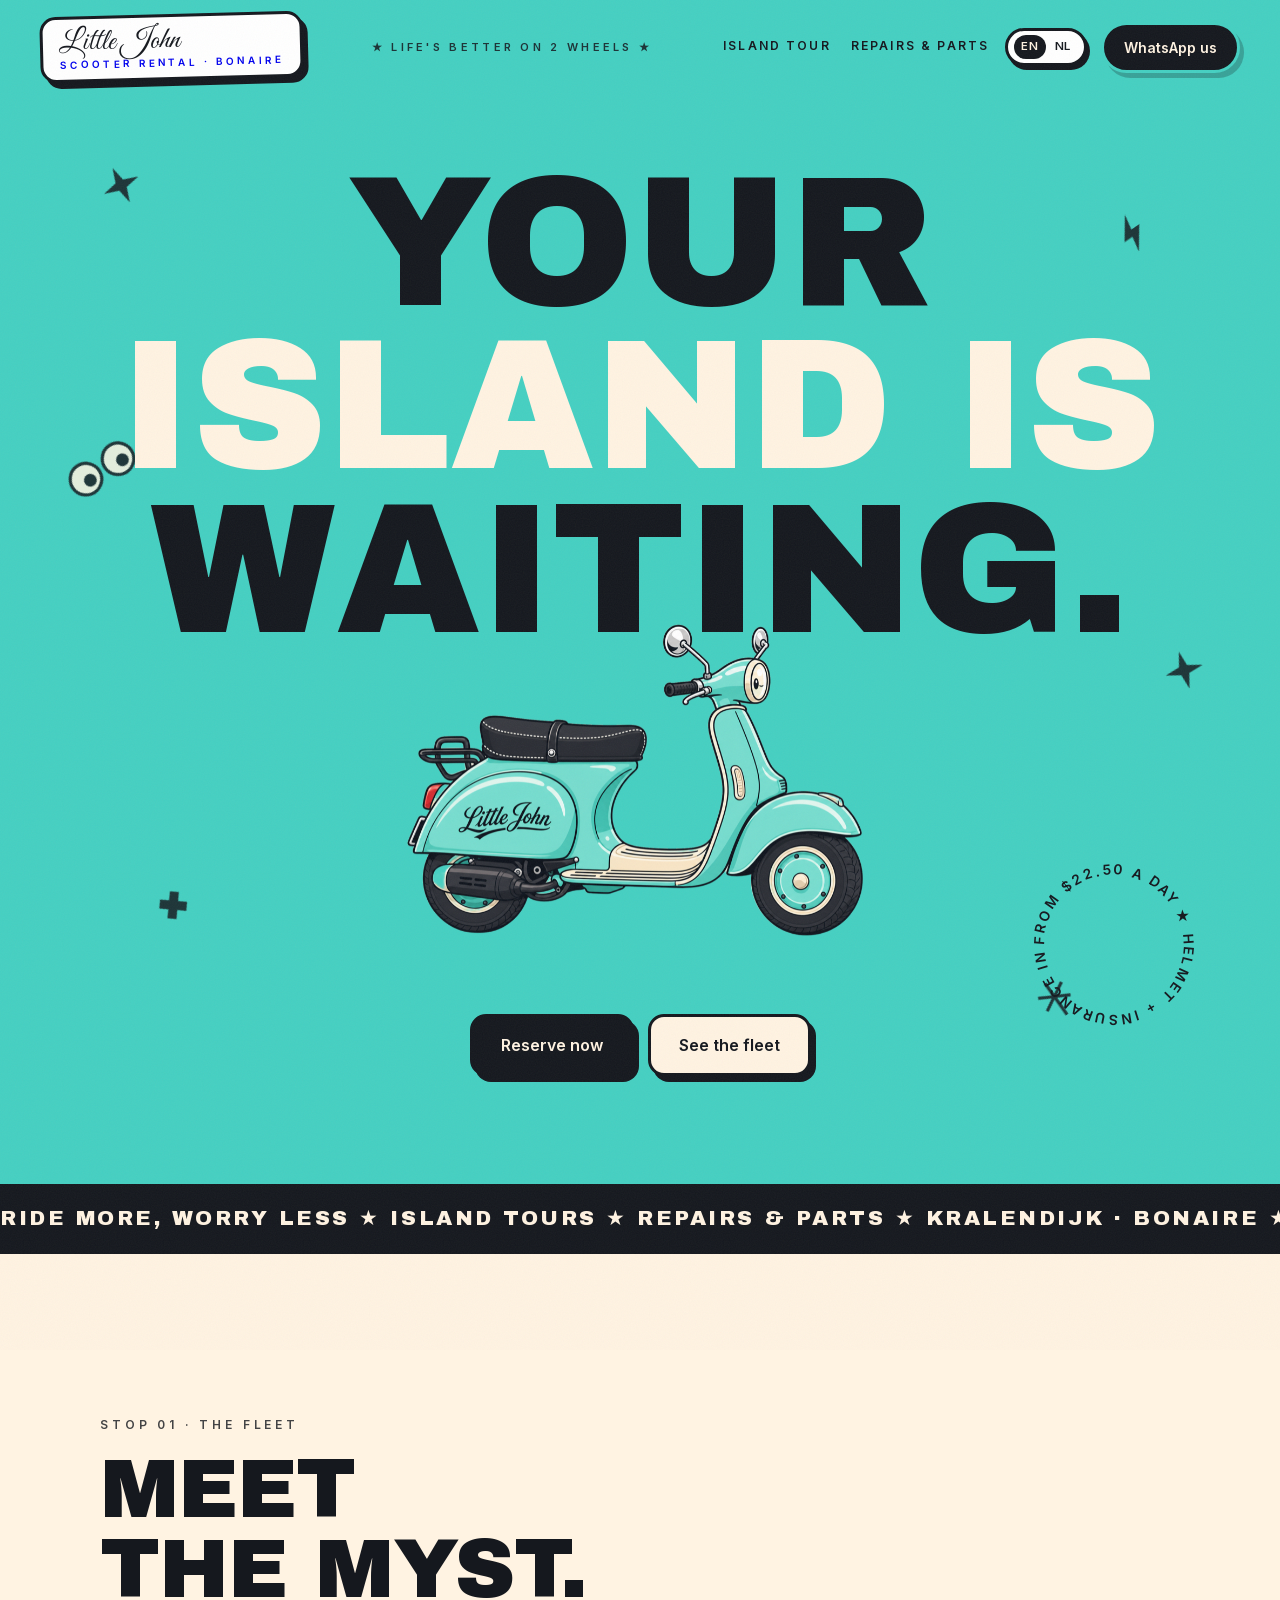
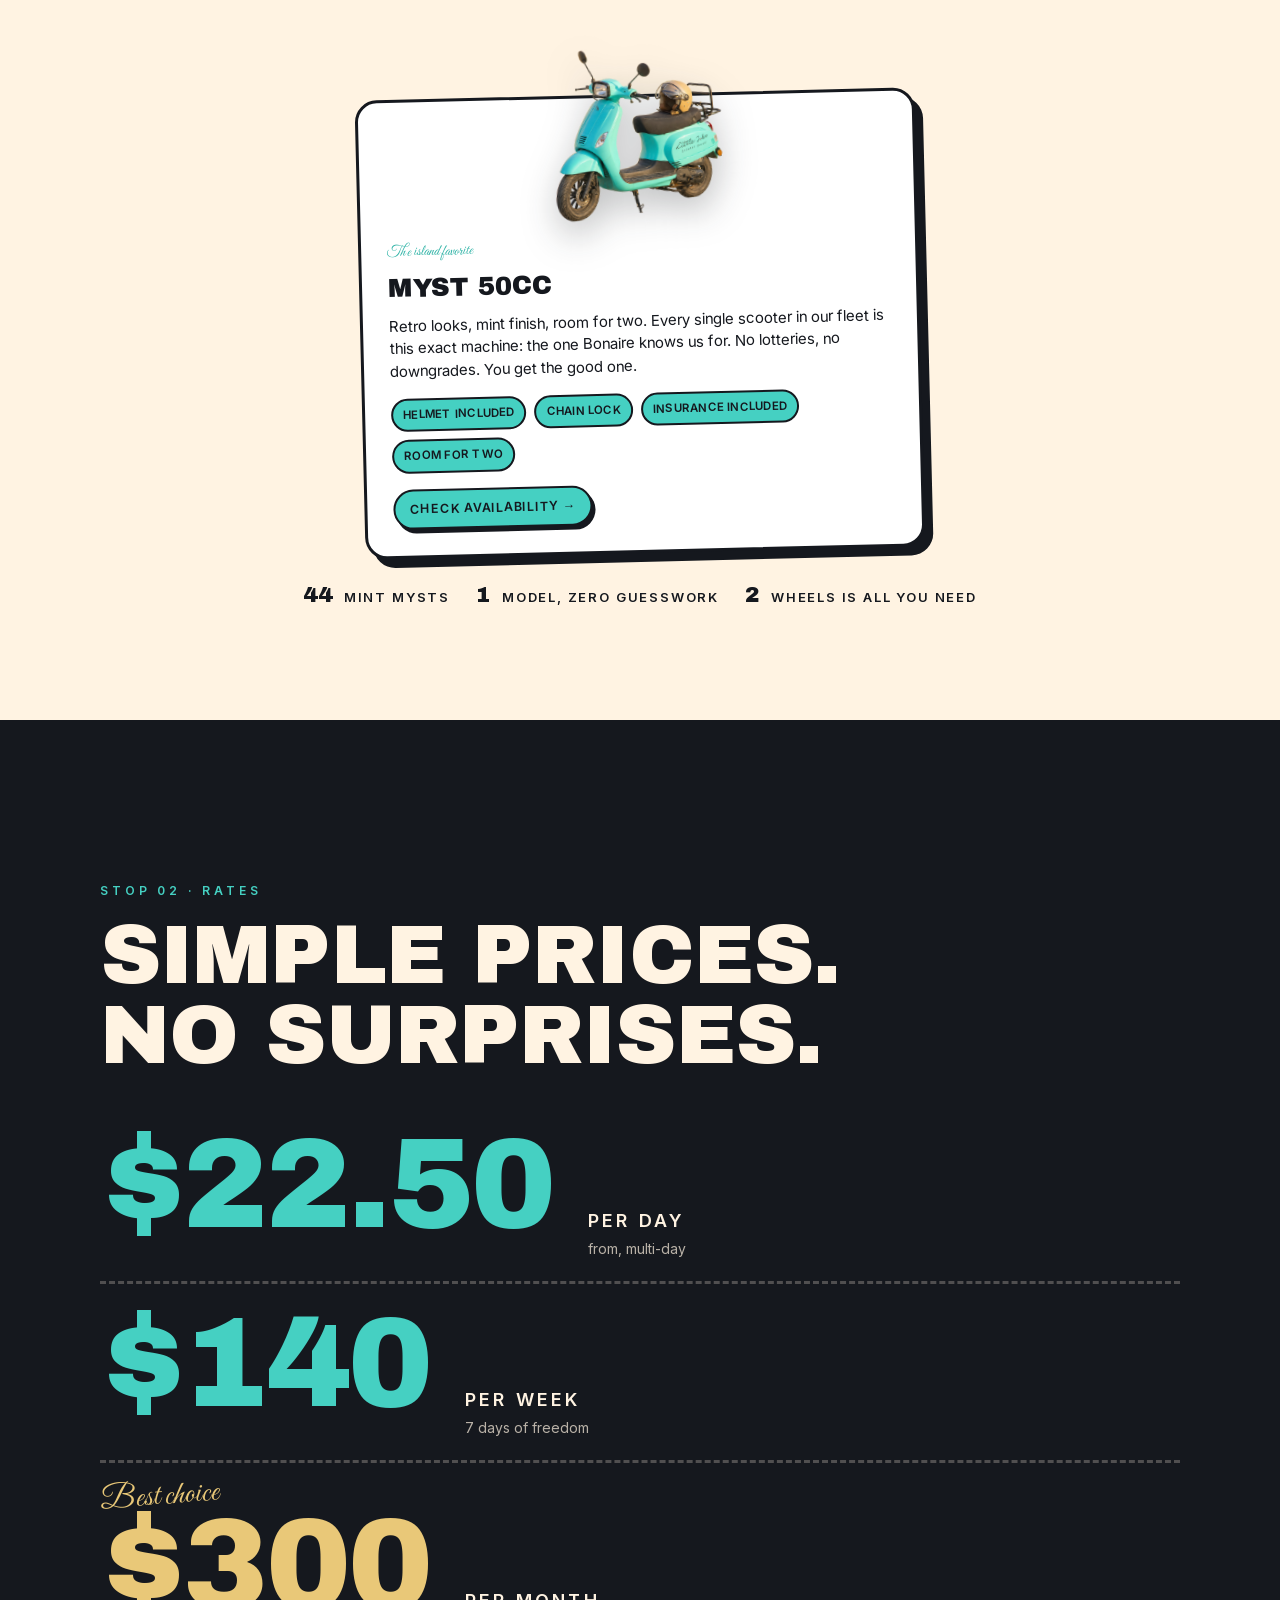
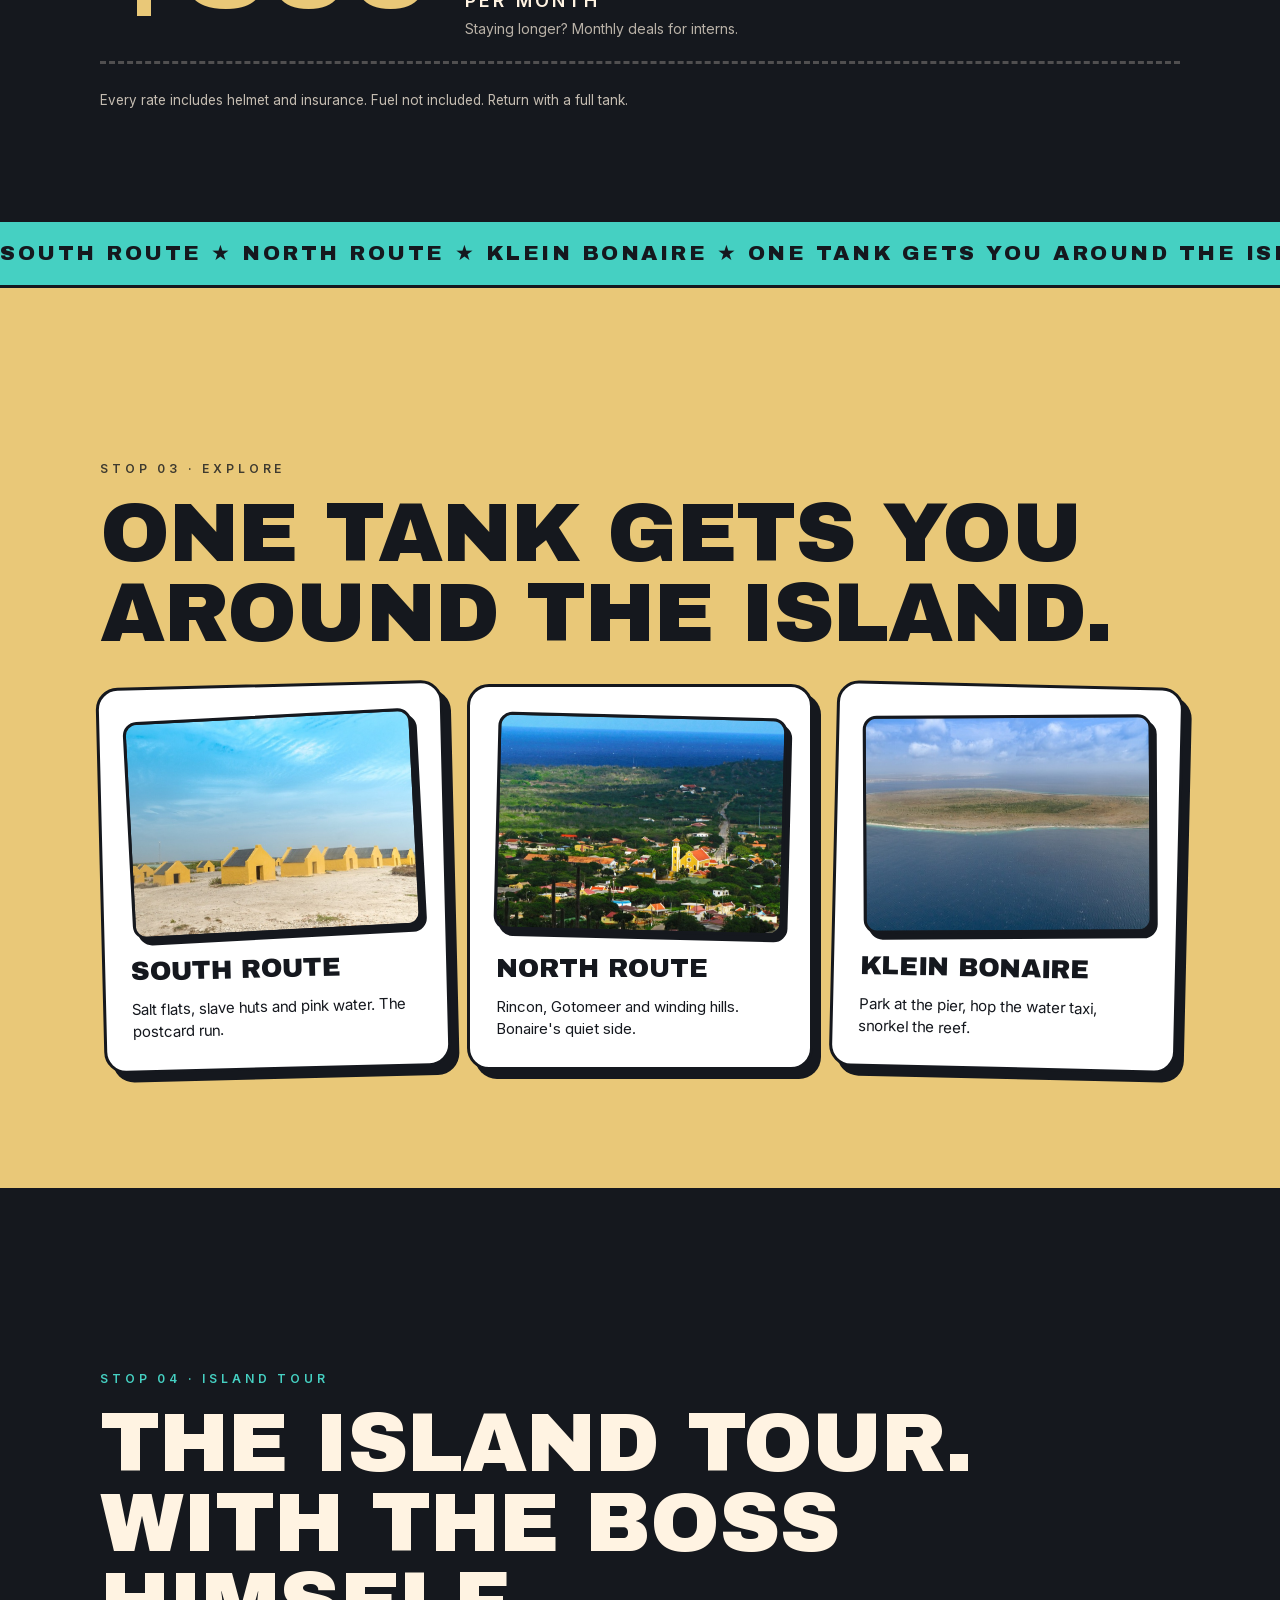
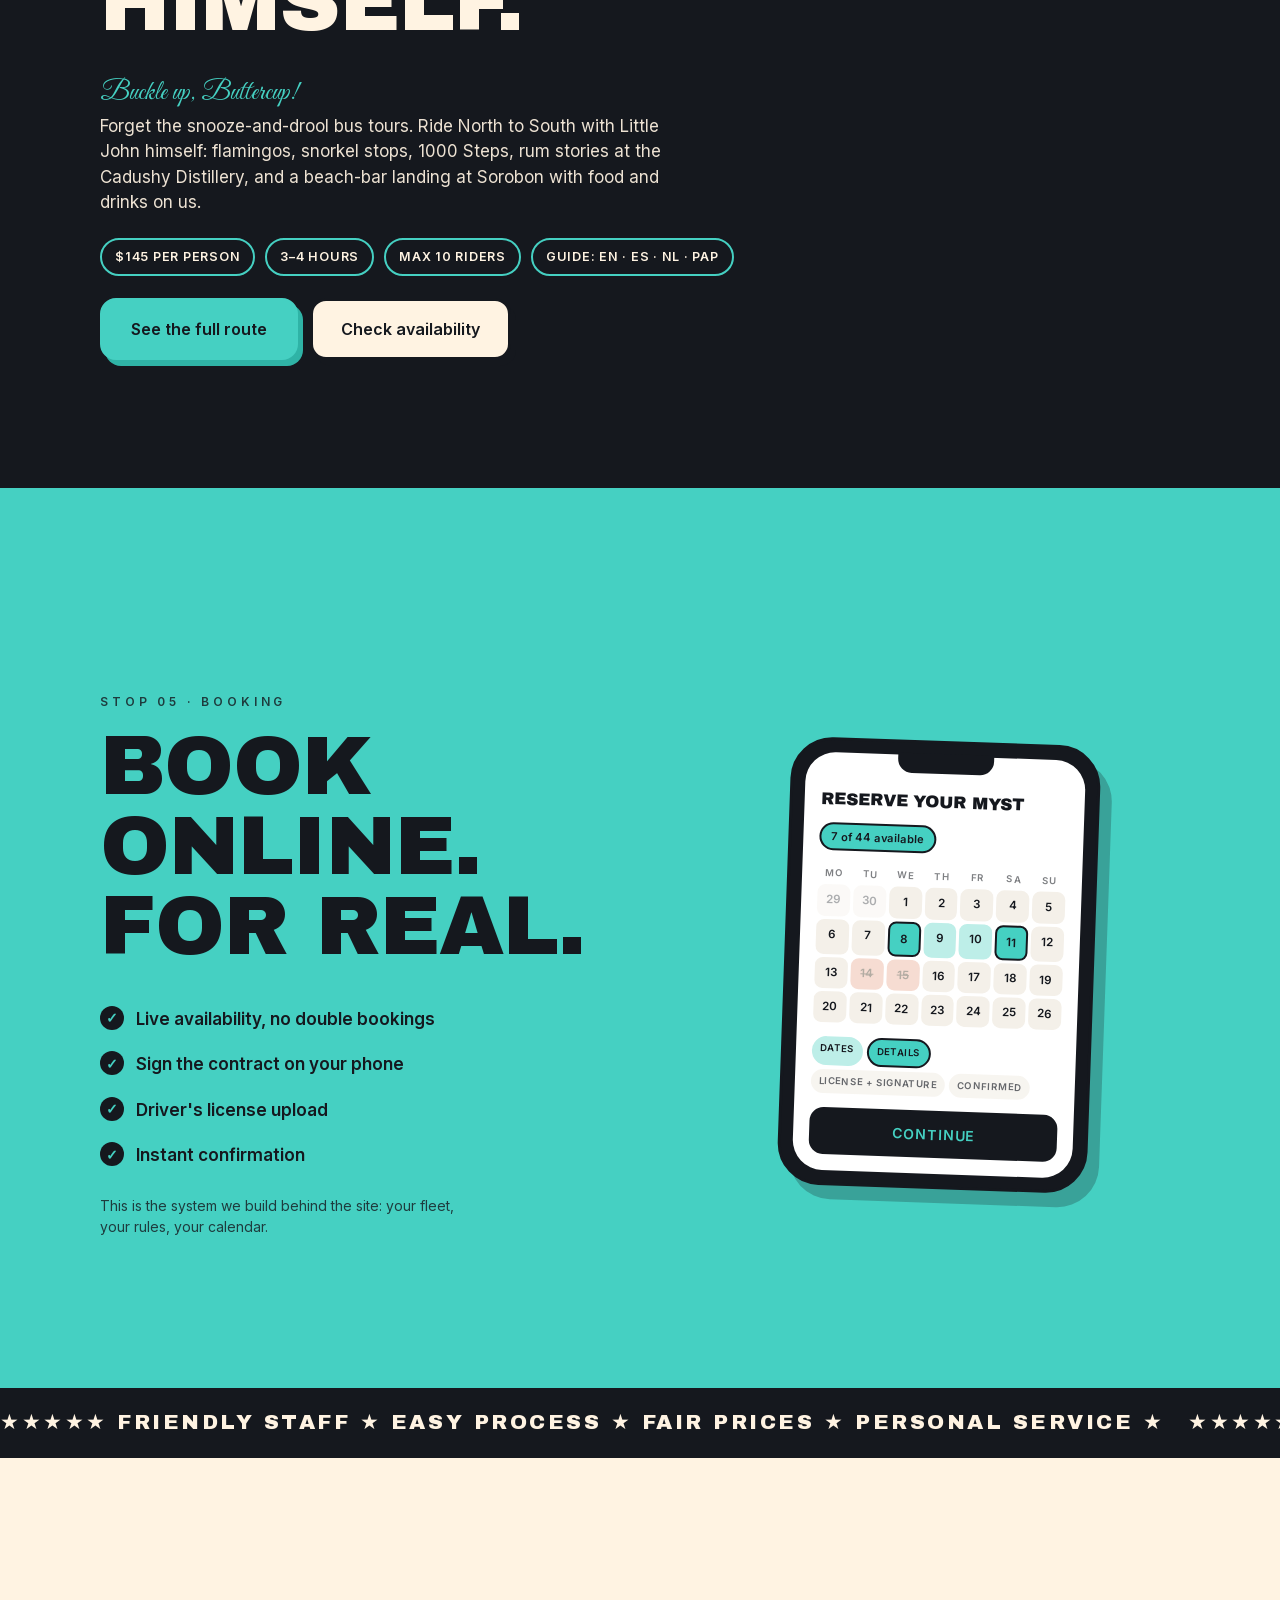
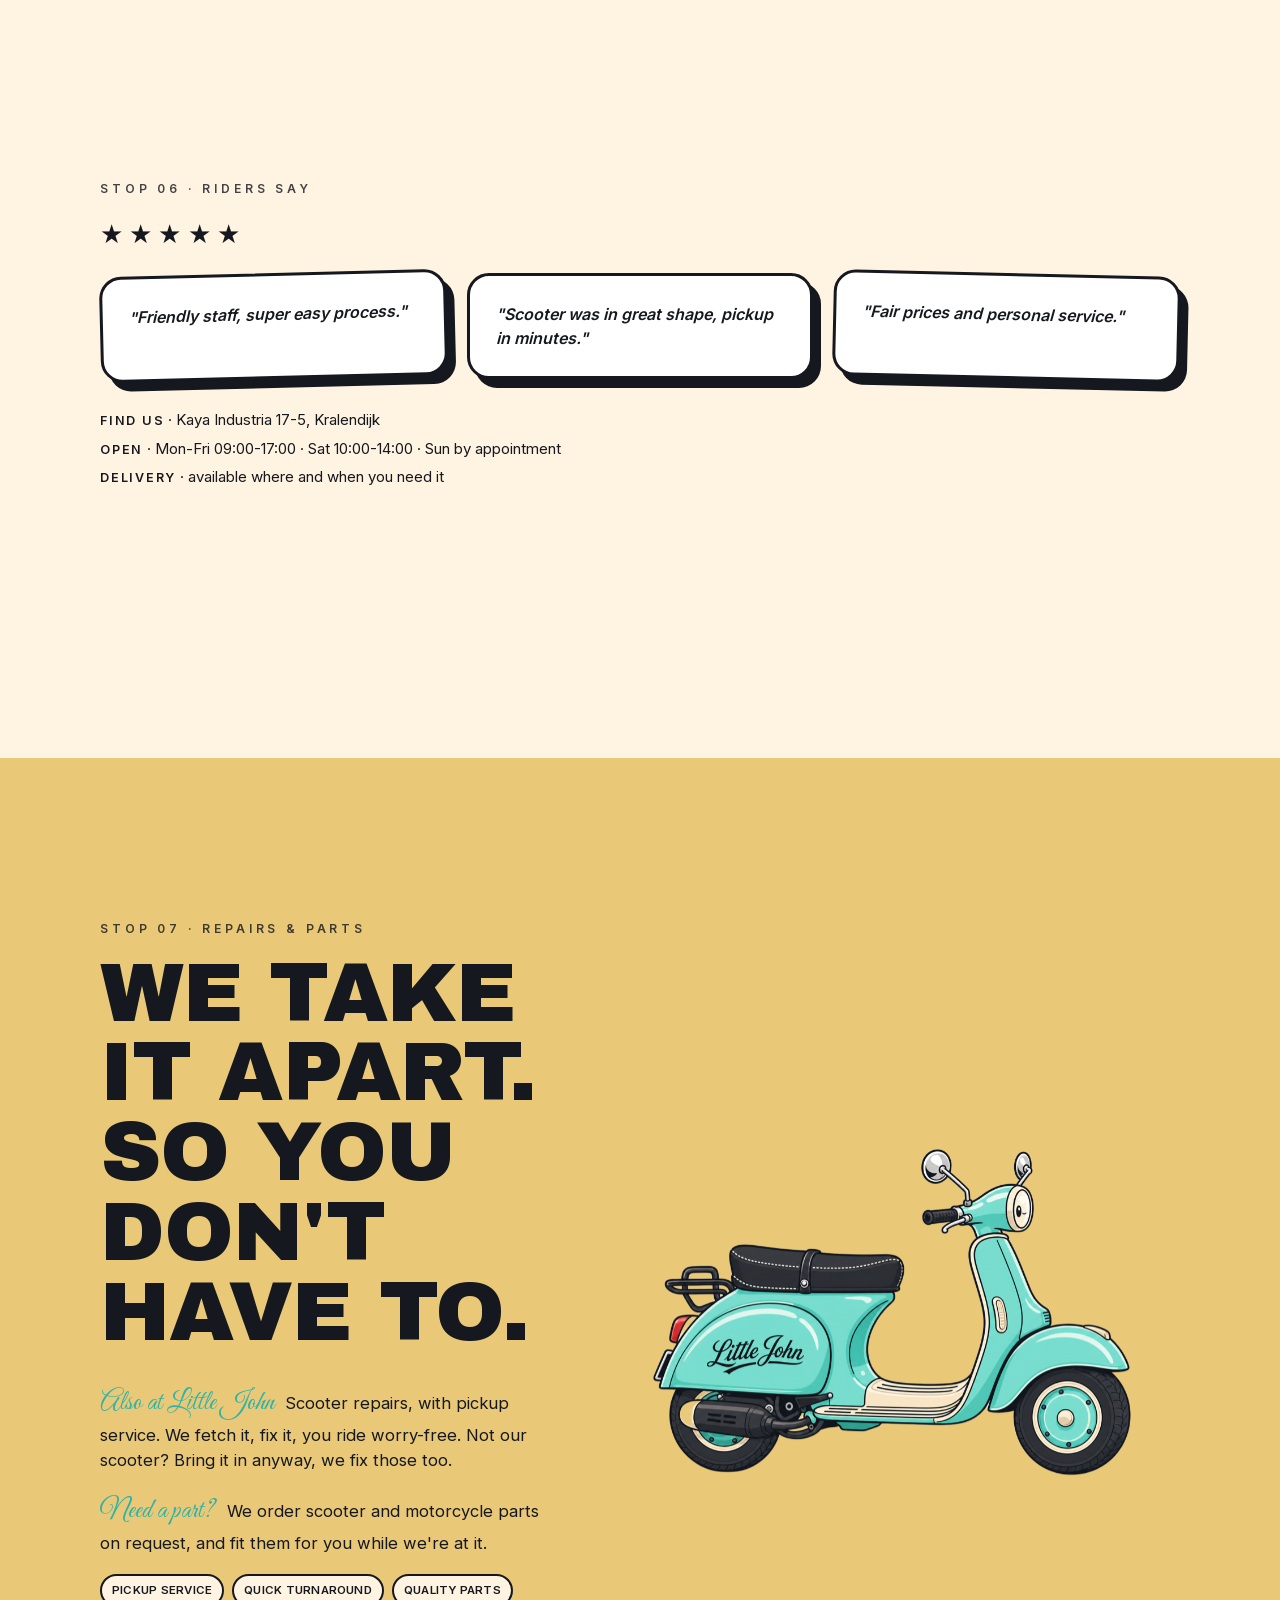
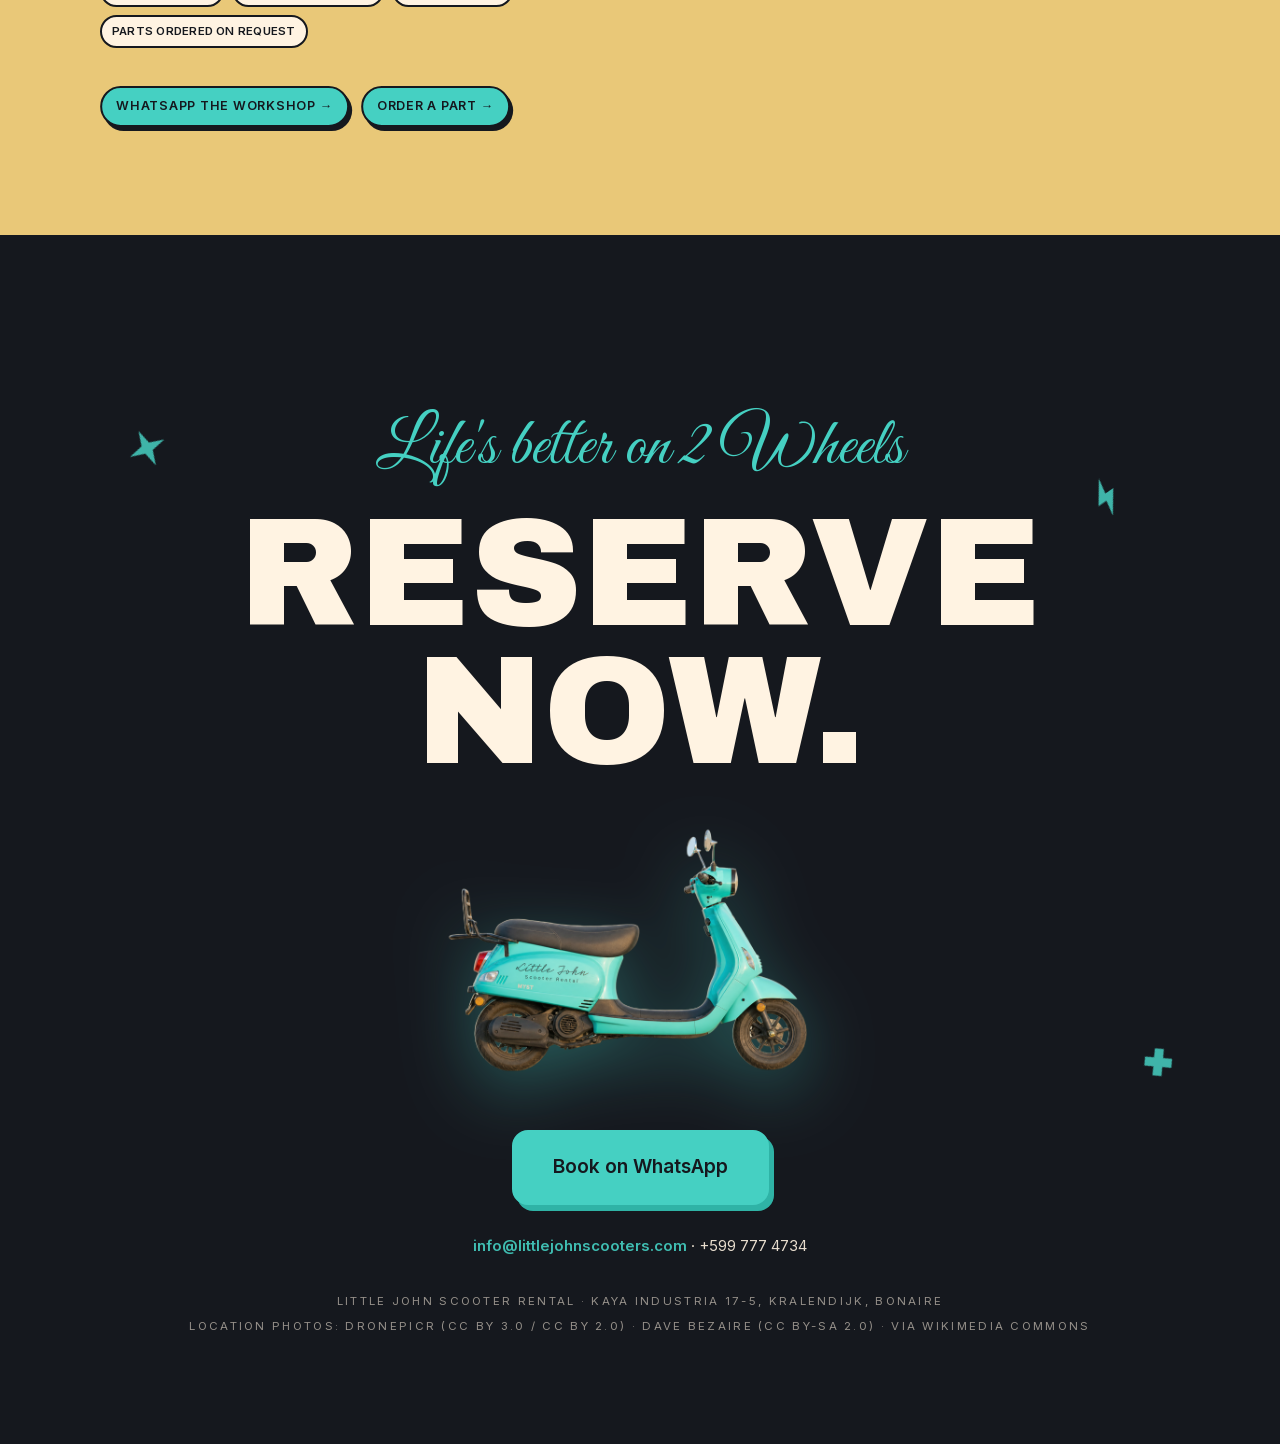
==== index.html @ 1a799538 "Production evolution: 44-Myst fleet, Island Tour page, Repairs & Parts, NL/EN - Fleet: single mint M" ====
<!DOCTYPE html>
<html lang="en">
<head>
<meta charset="UTF-8">
<meta name="viewport" content="width=device-width, initial-scale=1.0">
<title>Little John Scooters · Scooter Rental Bonaire</title>
<meta name="description" content="Scooter rental in Kralendijk, Bonaire. From $22.50 a day, helmet and insurance included. Island tours, repairs and parts. Book online, ride the island your way.">
<meta name="robots" content="noindex, nofollow">
<link rel="canonical" href="https://salty-code-studio.github.io/little-john-scooters/">
<link rel="alternate" hreflang="en" href="https://salty-code-studio.github.io/little-john-scooters/">
<link rel="alternate" hreflang="nl" href="https://salty-code-studio.github.io/little-john-scooters/nl/">
<link rel="alternate" hreflang="x-default" href="https://salty-code-studio.github.io/little-john-scooters/">
<meta property="og:title" content="Little John Scooters · Bonaire">
<meta property="og:description" content="Scooter rental in Kralendijk. From $22.50 a day, helmet and insurance included. Island tours, repairs and parts.">
<meta property="og:type" content="website">
<meta property="og:image" content="https://salty-code-studio.github.io/little-john-scooters/assets/img/og.jpg">
<meta name="twitter:card" content="summary_large_image">
<link rel="icon" href="assets/img/favicon.svg" type="image/svg+xml">
<link rel="preload" href="assets/fonts/archivo-black.woff2" as="font" type="font/woff2" crossorigin>
<link rel="preload" href="assets/fonts/inter-400.woff2" as="font" type="font/woff2" crossorigin>
<link rel="preload" href="assets/img/cartoon-hero.png" as="image">
<link rel="stylesheet" href="css/styles.css">
<script type="application/ld+json">
{
  "@context": "https://schema.org",
  "@type": "LocalBusiness",
  "name": "Little John Scooter Rental",
  "description": "Scooter rental, island tours, scooter repairs and parts in Kralendijk, Bonaire.",
  "url": "https://salty-code-studio.github.io/little-john-scooters/",
  "telephone": "+5997774734",
  "email": "info@littlejohnscooters.com",
  "address": {
    "@type": "PostalAddress",
    "streetAddress": "Kaya Industria 17-5",
    "addressLocality": "Kralendijk",
    "addressCountry": "BQ"
  },
  "openingHoursSpecification": [
    { "@type": "OpeningHoursSpecification", "dayOfWeek": ["Monday","Tuesday","Wednesday","Thursday","Friday"], "opens": "09:00", "closes": "17:00" },
    { "@type": "OpeningHoursSpecification", "dayOfWeek": "Saturday", "opens": "10:00", "closes": "14:00" }
  ],
  "priceRange": "$",
  "sameAs": [
    "https://www.instagram.com/littlejohnscootersbonaire",
    "https://www.facebook.com/LittleJohnscooters"
  ]
}
</script>
</head>
<body>

<header class="topbar">
  <a class="lockup" href="./" aria-label="Little John Scooters home" style="text-decoration:none">
    <span class="script">Little John</span>
    <span class="caps">Scooter Rental · <em>Bonaire</em></span>
  </a>
  <p class="tagbar">★ Life's better on 2 Wheels ★</p>
  <div class="topnav">
    <nav class="navlinks" aria-label="Main">
      <a href="tours/">Island Tour</a>
      <a href="#repairs">Repairs &amp; Parts</a>
    </nav>
    <div class="lang" aria-label="Language">
      <span aria-current="true">EN</span>
      <a href="nl/" lang="nl" hreflang="nl">NL</a>
    </div>
    <a class="pill" href="https://wa.me/5997774734?text=Hi%21%20I%27d%20like%20to%20reserve%20a%20scooter." target="_blank" rel="noopener">WhatsApp us</a>
  </div>
</header>

<main>

  <section class="stop field-mint" id="hero">
    <div class="doodles" aria-hidden="true">
      <svg class="d d-sparkle" style="top:14%;left:8%" viewBox="0 0 24 24"><path d="M12 0l2.6 9.4L24 12l-9.4 2.6L12 24l-2.6-9.4L0 12l9.4-2.6z"/></svg>
      <svg class="d d-bolt" style="top:18%;right:10%" viewBox="0 0 24 24"><path d="M14 0L4 14h6l-2 10L18 10h-6z"/></svg>
      <svg class="d d-cross" style="bottom:22%;left:12%" viewBox="0 0 24 24"><path d="M4 8l4-4 4 4 4-4 4 4-4 4 4 4-4 4-4-4-4 4-4-4 4-4z"/></svg>
      <svg class="d d-ast" style="bottom:14%;right:16%" viewBox="0 0 24 24"><path d="M11 0h2v8.5l7.4-4.3 1 1.8L14 10l7.4 4-1 1.8L13 11.5V24h-2V11.5l-7.4 4.3-1-1.8L10 10 2.6 6l1-1.8L11 8.5z"/></svg>
      <svg class="d d-eyes" style="top:38%;left:5%" viewBox="0 0 48 24"><circle cx="12" cy="12" r="10"/><circle cx="36" cy="12" r="10"/><circle class="pupil" cx="14" cy="14" r="4"/><circle class="pupil" cx="38" cy="14" r="4"/></svg>
      <svg class="d d-sparkle" style="top:55%;right:6%" viewBox="0 0 24 24"><path d="M12 0l2.6 9.4L24 12l-9.4 2.6L12 24l-2.6-9.4L0 12l9.4-2.6z"/></svg>
    </div>
    <h1 class="giant" aria-label="Your island is waiting">
      <span class="line l1">Your</span>
      <span class="line l2">island is</span>
      <span class="line l3">waiting.</span>
    </h1>
    <div class="hero-stage">
      <img class="hero-scooter cartoon-img" src="assets/img/cartoon-hero.png" alt="Cartoon Little John scooter">
      <div class="hero-puffs" aria-hidden="true"><i></i><i></i><i></i></div>
    </div>
    <div class="spin-badge" aria-hidden="true">
      <svg viewBox="0 0 200 200">
        <defs><path id="circ" d="M100,100 m-78,0 a78,78 0 1,1 156,0 a78,78 0 1,1 -156,0"/></defs>
        <text><textPath href="#circ">FROM $22.50 A DAY ★ HELMET + INSURANCE INCLUDED ★ </textPath></text>
      </svg>
    </div>
    <div class="hero-cta">
      <a class="btn btn-ink js-book" href="#finale">Reserve now</a>
      <a class="btn btn-line" href="#fleet">See the fleet</a>
    </div>
  </section>

  <div class="marquee mq-ink" aria-hidden="true"><div class="mq-track"><span>RIDE MORE, WORRY LESS ★ ISLAND TOURS ★ REPAIRS &amp; PARTS ★ KRALENDIJK · BONAIRE ★ BOOK ONLINE ★ </span><span>RIDE MORE, WORRY LESS ★ ISLAND TOURS ★ REPAIRS &amp; PARTS ★ KRALENDIJK · BONAIRE ★ BOOK ONLINE ★ </span></div></div>

  <section class="stop field-cream" id="fleet">
    <div class="burnout-stage" aria-hidden="true">
      <div class="smoke"><i></i><i></i><i></i><i></i><i></i></div>
      <img class="fleet-scooter" src="assets/img/scooter-profile.png" alt="">
    </div>
    <div class="wrap">
      <p class="kicker">Stop 01 · The fleet</p>
      <h2 class="huge">Meet<br>the Myst.</h2>
      <div class="cards fleet-cards single">
        <article class="card model-card tilt-l" data-model="Reserve your Myst" data-stock="7 of 44 available">
          <img class="model-cutout" src="assets/img/scooter-3q.png" alt="Mint Myst 50cc scooter">
          <p class="script accent">The island favorite</p>
          <h3>Myst 50cc</h3>
          <p>Retro looks, mint finish, room for two. Every single scooter in our fleet is this exact machine: the one Bonaire knows us for. No lotteries, no downgrades. You get the good one.</p>
          <ul class="badges"><li>Helmet included</li><li>Chain lock</li><li>Insurance included</li><li>Room for two</li></ul>
          <a class="chip-cta js-book" href="#booking">Check availability →</a>
        </article>
      </div>
      <div class="fleet-stats" aria-label="Fleet facts">
        <p><strong>44</strong> mint Mysts</p>
        <p><strong>1</strong> model, zero guesswork</p>
        <p><strong>2</strong> wheels is all you need</p>
      </div>
    </div>
  </section>

  <section class="stop field-ink" id="rates">
    <div class="wrap">
      <p class="kicker mint-k">Stop 02 · Rates</p>
      <h2 class="huge">Simple prices.<br>No surprises.</h2>
      <ul class="price-stack">
        <li><span class="p-num">$22.50</span><span class="p-per">per day<em>from, multi-day</em></span></li>
        <li><span class="p-num">$140</span><span class="p-per">per week<em>7 days of freedom</em></span></li>
        <li class="best"><span class="p-flag script">Best choice</span><span class="p-num">$300</span><span class="p-per">per month<em>Staying longer? Monthly deals for interns.</em></span></li>
      </ul>
      <p class="smallprint">Every rate includes helmet and insurance. Fuel not included. Return with a full tank.</p>
    </div>
  </section>

  <div class="marquee mq-mint" aria-hidden="true"><div class="mq-track"><span>SOUTH ROUTE ★ NORTH ROUTE ★ KLEIN BONAIRE ★ ONE TANK GETS YOU AROUND THE ISLAND ★ </span><span>SOUTH ROUTE ★ NORTH ROUTE ★ KLEIN BONAIRE ★ ONE TANK GETS YOU AROUND THE ISLAND ★ </span></div></div>

  <section class="stop field-gold" id="explore">
    <div class="wrap">
      <p class="kicker">Stop 03 · Explore</p>
      <h2 class="huge">One tank gets you<br>around the island.</h2>
      <div class="cards routes">
        <article class="card tilt-l">
          <!-- Photo: "Red Slave Huts Bonaire" by Dronepicr, CC BY 3.0, Wikimedia Commons -->
          <figure class="loc"><img src="assets/img/loc-south.jpg" alt="Red slave huts on the Bonaire south coast"></figure>
          <h3>South Route</h3>
          <p>Salt flats, slave huts and pink water. The postcard run.</p>
        </article>
        <article class="card">
          <!-- Photo: "Rincon, Bonaire" by Dave Bezaire, CC BY-SA 2.0, Wikimedia Commons -->
          <figure class="loc loc-r"><img src="assets/img/loc-north.jpg" alt="Rincon village with its yellow church"></figure>
          <h3>North Route</h3>
          <p>Rincon, Gotomeer and winding hills. Bonaire's quiet side.</p>
        </article>
        <article class="card tilt-r">
          <!-- Photo: "Klein Bonaire" by dronepicr, CC BY 2.0, Wikimedia Commons -->
          <figure class="loc"><img src="assets/img/loc-klein.jpg" alt="Klein Bonaire island and turquoise sea from above"></figure>
          <h3>Klein Bonaire</h3>
          <p>Park at the pier, hop the water taxi, snorkel the reef.</p>
        </article>
      </div>
    </div>
  </section>

  <section class="stop field-ink" id="tour">
    <div class="wrap">
      <p class="kicker mint-k">Stop 04 · Island Tour</p>
      <h2 class="huge">The island tour.<br>With the boss himself.</h2>
      <p class="script accent">Buckle up, Buttercup!</p>
      <p class="tour-lead">Forget the snooze-and-drool bus tours. Ride North to South with Little John himself: flamingos, snorkel stops, 1000 Steps, rum stories at the Cadushy Distillery, and a beach-bar landing at Sorobon with food and drinks on us.</p>
      <ul class="tour-facts">
        <li>$145 per person</li>
        <li>3–4 hours</li>
        <li>Max 10 riders</li>
        <li>Guide: EN · ES · NL · PAP</li>
      </ul>
      <div class="cta-row">
        <a class="btn btn-mint" href="tours/">See the full route</a>
        <a class="btn btn-line" href="https://wa.me/5997774734?text=Hi%21%20I%27d%20like%20to%20check%20availability%20for%20the%20Island%20Tour." target="_blank" rel="noopener">Check availability</a>
      </div>
    </div>
  </section>

  <section class="stop field-mint" id="booking">
    <div class="wrap booking-wrap">
      <div class="booking-copy">
        <p class="kicker">Stop 05 · Booking</p>
        <h2 class="huge">Book online.<br>For real.</h2>
        <ul class="checks">
          <li>Live availability, no double bookings</li>
          <li>Sign the contract on your phone</li>
          <li>Driver's license upload</li>
          <li>Instant confirmation</li>
        </ul>
        <p class="note">This is the system we build behind the site: your fleet, your rules, your calendar.</p>
      </div>
      <div class="phone" aria-label="Booking app preview">
        <div class="phone-notch"></div>
        <div class="phone-screen">
          <p class="phone-title" id="phoneModel">Reserve your Myst</p>
          <div class="stock-pill" id="phoneStock">7 of 44 available</div>
          <div class="cal">
            <div class="cal-head"><span>Mo</span><span>Tu</span><span>We</span><span>Th</span><span>Fr</span><span>Sa</span><span>Su</span></div>
            <div class="cal-grid">
              <span class="dim">29</span><span class="dim">30</span><span>1</span><span>2</span><span>3</span><span>4</span><span>5</span>
              <span>6</span><span>7</span><span class="sel start">8</span><span class="sel">9</span><span class="sel">10</span><span class="sel end">11</span><span>12</span>
              <span>13</span><span class="blocked">14</span><span class="blocked">15</span><span>16</span><span>17</span><span>18</span><span>19</span>
              <span>20</span><span>21</span><span>22</span><span>23</span><span>24</span><span>25</span><span>26</span>
            </div>
          </div>
          <div class="steps">
            <span class="done">Dates</span><span class="active">Details</span><span>License + signature</span><span>Confirmed</span>
          </div>
          <a class="phone-btn js-book" href="#finale">Continue</a>
        </div>
      </div>
    </div>
  </section>

  <div class="marquee mq-ink" aria-hidden="true"><div class="mq-track"><span>★★★★★ FRIENDLY STAFF ★ EASY PROCESS ★ FAIR PRICES ★ PERSONAL SERVICE ★ </span><span>★★★★★ FRIENDLY STAFF ★ EASY PROCESS ★ FAIR PRICES ★ PERSONAL SERVICE ★ </span></div></div>

  <section class="stop field-cream" id="trust">
    <div class="wrap">
      <p class="kicker">Stop 06 · Riders say</p>
      <div class="stars" aria-label="5 star reviews">★★★★★</div>
      <div class="cards quotes">
        <blockquote class="card tilt-l">"Friendly staff, super easy process."</blockquote>
        <blockquote class="card">"Scooter was in great shape, pickup in minutes."</blockquote>
        <blockquote class="card tilt-r">"Fair prices and personal service."</blockquote>
      </div>
      <div class="facts">
        <p><strong>Find us</strong> · Kaya Industria 17-5, Kralendijk</p>
        <p><strong>Open</strong> · Mon-Fri 09:00-17:00 · Sat 10:00-14:00 · Sun by appointment</p>
        <p><strong>Delivery</strong> · available where and when you need it</p>
      </div>
    </div>
  </section>

  <section class="stop field-gold" id="repairs">
    <div class="wrap repairs-wrap">
      <div class="repairs-copy">
        <p class="kicker">Stop 07 · Repairs &amp; Parts</p>
        <h2 class="huge">We take it apart.<br>So you don't have to.</h2>
        <p class="repairs-lead"><span class="script accent">Also at Little John</span>&nbsp; Scooter repairs, with pickup service. We fetch it, fix it, you ride worry-free. Not our scooter? Bring it in anyway, we fix those too.</p>
        <p class="parts-line"><span class="script accent">Need a part?</span> We order scooter and motorcycle parts on request, and fit them for you while we're at it.</p>
        <ul class="badges repairs-badges"><li>Pickup service</li><li>Quick turnaround</li><li>Quality parts</li><li>Parts ordered on request</li></ul>
        <div class="cta-row">
          <a class="chip-cta" href="https://wa.me/5997774734?text=Hi%21%20My%20scooter%20needs%20a%20repair." target="_blank" rel="noopener">WhatsApp the workshop →</a>
          <a class="chip-cta" href="https://wa.me/5997774734?text=Hi%21%20I%27d%20like%20to%20order%20a%20part." target="_blank" rel="noopener">Order a part →</a>
        </div>
      </div>
      <div class="repairs-stage">
        <div class="morph-stage">
          <img class="rp-whole" src="assets/img/cartoon-hero.png" alt="Cartoon scooter assembled">
          <img class="rp-exploded" src="assets/img/cartoon-exploded.png" alt="Cartoon scooter taken apart into its parts">
          <span class="part-label pl-1">Tune-up</span>
          <span class="part-label pl-2">Brakes</span>
          <span class="part-label pl-3">Oil change</span>
          <span class="part-label pl-4">Tires</span>
        </div>
      </div>
    </div>
  </section>

  <section class="stop field-ink" id="finale">
    <div class="doodles" aria-hidden="true">
      <svg class="d d-sparkle" style="top:16%;left:10%" viewBox="0 0 24 24"><path d="M12 0l2.6 9.4L24 12l-9.4 2.6L12 24l-2.6-9.4L0 12l9.4-2.6z"/></svg>
      <svg class="d d-bolt" style="top:20%;right:12%" viewBox="0 0 24 24"><path d="M14 0L4 14h6l-2 10L18 10h-6z"/></svg>
      <svg class="d d-cross" style="bottom:30%;right:8%" viewBox="0 0 24 24"><path d="M4 8l4-4 4 4 4-4 4 4-4 4 4 4-4 4-4-4-4 4-4-4 4-4z"/></svg>
    </div>
    <div class="wrap finale-wrap">
      <p class="script big-script">Life's better on 2 Wheels</p>
      <h2 class="giant-2">Reserve<br>now.</h2>
      <img class="finale-scooter" src="assets/img/scooter-profile.png" alt="">
      <div class="hero-cta">
        <a class="btn btn-mint btn-big js-book" href="https://wa.me/5997774734?text=Hi%21%20I%27d%20like%20to%20reserve%20a%20scooter." target="_blank" rel="noopener">Book on WhatsApp</a>
      </div>
      <p class="contact-line"><a href="mailto:info@littlejohnscooters.com">info@littlejohnscooters.com</a> · +599 777 4734</p>
      <footer>
        <p class="credit">Little John Scooter Rental · Kaya Industria 17-5, Kralendijk, Bonaire</p>
        <p class="credit credit-photos">Location photos: Dronepicr (CC BY 3.0 / CC BY 2.0) · Dave Bezaire (CC BY-SA 2.0) · via Wikimedia Commons</p>
      </footer>
    </div>
  </section>
</main>

<div class="grain" aria-hidden="true"></div>

<script src="js/vendor/gsap.min.js"></script>
<script src="js/vendor/ScrollTrigger.min.js"></script>
<script src="js/main.js"></script>
</body>
</html>
---- css/styles.css ----
/* Little John Scooters · Island Pop mockup · Salty Code Studio */

@font-face { font-family: 'Archivo Black'; src: url('../assets/fonts/archivo-black.woff2') format('woff2'); font-weight: 900; font-display: swap; }
@font-face { font-family: 'Inter'; src: url('../assets/fonts/inter-400.woff2') format('woff2'); font-weight: 400; font-display: swap; }
@font-face { font-family: 'Inter'; src: url('../assets/fonts/inter-600.woff2') format('woff2'); font-weight: 600; font-display: swap; }
@font-face { font-family: 'Great Vibes'; src: url('../assets/fonts/great-vibes.woff2') format('woff2'); font-weight: 400; font-display: swap; }

:root {
  --mint: #45D0C2;
  --mint-deep: #2FB3A6;
  --ink: #15181E;
  --cream: #FFF3E2;
  --gold: #E9C878;
  --gold-deep: #C9A96A;
  --display: 'Archivo Black', 'Arial Black', sans-serif;
  --body: 'Inter', -apple-system, 'Helvetica Neue', sans-serif;
  --script: 'Great Vibes', 'Snell Roundhand', cursive;
}

* { margin: 0; padding: 0; box-sizing: border-box; }
html { scroll-behavior: smooth; }
body {
  font-family: var(--body);
  background: var(--mint);
  color: var(--ink);
  overflow-x: hidden;
  line-height: 1.5;
}

/* ---------- texture ---------- */
.grain {
  position: fixed; inset: -50%; z-index: 50; pointer-events: none; opacity: .05;
  background-image: url("data:image/svg+xml,%3Csvg xmlns='http://www.w3.org/2000/svg' width='140' height='140'%3E%3Cfilter id='n'%3E%3CfeTurbulence type='fractalNoise' baseFrequency='.85' numOctaves='2'/%3E%3C/filter%3E%3Crect width='140' height='140' filter='url(%23n)'/%3E%3C/svg%3E");
}

/* ---------- topbar ---------- */
.topbar {
  position: fixed; top: 0; left: 0; right: 0; z-index: 30;
  display: flex; justify-content: space-between; align-items: center; gap: 12px;
  padding: 14px clamp(16px, 3.5vw, 40px);
  mix-blend-mode: normal;
}
.lockup {
  display: flex; flex-direction: column; line-height: 1;
  background: #fff; border: 3px solid var(--ink); border-radius: 16px;
  padding: 8px 16px 10px; box-shadow: 5px 6px 0 var(--ink);
  transform: rotate(-1.5deg);
}
.lockup .script { font-family: var(--script); font-size: clamp(24px, 2.6vw, 30px); color: var(--ink); }
.lockup .caps { font-size: clamp(8px, .9vw, 10px); letter-spacing: .3em; text-transform: uppercase; font-weight: 600; margin-top: 2px; }
.lockup .caps em { font-style: normal; }
.tagbar {
  font-size: 11px; letter-spacing: .3em; text-transform: uppercase; font-weight: 600;
  opacity: .85; display: none;
}
@media (min-width: 900px) { .tagbar { display: block; } }
.pill {
  font-weight: 700; font-size: 14px; color: var(--cream); background: var(--ink);
  padding: 12px 20px; border-radius: 999px; text-decoration: none; border: 3px solid var(--mint);
  box-shadow: 4px 5px 0 rgba(21, 24, 30, .25);
  transition: transform .15s ease;
}
.pill:hover { transform: translateY(-2px) rotate(-2deg); }

/* ---------- fields ---------- */
.stop { min-height: 100svh; position: relative; display: flex; align-items: center; justify-content: center; padding: 18vh clamp(18px, 5vw, 72px) 12vh; overflow: hidden; }
.field-mint { background: var(--mint); color: var(--ink); }
.field-cream { background: var(--cream); color: var(--ink); }
.field-ink { background: var(--ink); color: var(--cream); }
.field-gold { background: var(--gold); color: var(--ink); }
.wrap { width: min(1080px, 100%); position: relative; z-index: 2; }

/* ---------- type ---------- */
h1, h2, h3, .p-num { font-family: var(--display); font-weight: 900; text-transform: uppercase; }
.kicker { font-size: 12px; letter-spacing: .32em; text-transform: uppercase; font-weight: 700; margin-bottom: 16px; opacity: .8; }
.mint-k { color: var(--mint); opacity: 1; }
.huge { font-size: clamp(38px, 7vw, 84px); line-height: .95; letter-spacing: -.01em; margin-bottom: 30px; }
.script { font-family: var(--script); text-transform: none; }
.accent { color: var(--mint-deep); font-size: clamp(22px, 2.4vw, 27px); }
.field-ink .accent { color: var(--mint); }
.big-script { font-size: clamp(40px, 6vw, 68px); color: var(--mint); }

/* ---------- hero ---------- */
#hero { flex-direction: column; text-align: center; }
.giant { position: relative; z-index: 1; line-height: .88; letter-spacing: -.015em; user-select: none; }
.giant .line { display: block; font-size: clamp(64px, 14.5vw, 220px); }
.giant .l2 { color: var(--cream); }

.hero-stage { position: relative; z-index: 2; width: min(64vmin, 540px); margin: clamp(-30px, -4vw, -60px) auto 0; }
.hero-scooter.cartoon-img { width: 100%; display: block; will-change: transform; }
.hero-puffs { position: absolute; left: 4%; bottom: 22%; width: 20%; height: 30%; pointer-events: none; }
.hero-puffs i {
  position: absolute; bottom: 0; left: 30%; border-radius: 50%;
  background: radial-gradient(circle at 42% 42%, rgba(21, 24, 30, .3), rgba(21, 24, 30, .08) 70%);
  width: 26px; height: 26px; opacity: 0;
}
.hero-puffs i:nth-child(2) { width: 34px; height: 34px; left: 12%; }
.hero-puffs i:nth-child(3) { width: 20px; height: 20px; left: 46%; }
.spin-badge { position: absolute; right: clamp(4px, 6vw, 90px); bottom: clamp(90px, 16vh, 170px); width: clamp(110px, 14vw, 180px); z-index: 3; }
.spin-badge svg { width: 100%; height: auto; animation: spin 14s linear infinite; }
.spin-badge text { font-family: var(--body); font-weight: 700; font-size: 15.5px; letter-spacing: .18em; fill: var(--ink); }
@keyframes spin { to { transform: rotate(360deg); } }
.hero-cta { display: flex; gap: 14px; justify-content: center; margin-top: 34px; flex-wrap: wrap; position: relative; z-index: 3; }

.btn {
  font-weight: 700; text-decoration: none; border-radius: 16px;
  padding: 16px 28px; font-size: 16px; display: inline-block; color: var(--ink);
  border: 3px solid var(--ink); background: transparent;
  box-shadow: 5px 6px 0 var(--ink);
  transition: transform .15s ease, box-shadow .15s ease;
}
.btn:hover { transform: translate(2px, 3px) rotate(-1deg); box-shadow: 2px 2px 0 var(--ink); }
.btn-ink { background: var(--ink); color: var(--cream); }
.btn-line { background: var(--cream); }
.btn-mint { background: var(--mint); color: var(--ink); border-color: var(--mint); box-shadow: 5px 6px 0 var(--mint-deep); }
.btn-mint:hover { box-shadow: 2px 2px 0 var(--mint-deep); }
.btn-big { font-size: 19px; padding: 20px 38px; }

/* ---------- doodles ---------- */
.doodles { position: absolute; inset: 0; z-index: 0; pointer-events: none; }
.d { position: absolute; width: clamp(22px, 3vw, 40px); fill: var(--ink); opacity: .85; }
.field-ink .d { fill: var(--mint); }
.d-eyes { width: clamp(44px, 6vw, 76px); }
.d-eyes circle { fill: var(--cream); stroke: var(--ink); stroke-width: 2; }
.d-eyes .pupil { fill: var(--ink); stroke: none; }
.field-ink .d-eyes circle { fill: var(--ink); stroke: var(--mint); }
.field-ink .d-eyes .pupil { fill: var(--mint); }

/* ---------- marquee ---------- */
.marquee { overflow: hidden; padding: 16px 0; border-top: 3px solid var(--ink); border-bottom: 3px solid var(--ink); position: relative; z-index: 3; }
.mq-ink { background: var(--ink); color: var(--cream); border-color: var(--ink); }
.mq-mint { background: var(--mint); color: var(--ink); }
.mq-track { display: flex; white-space: nowrap; width: max-content; }
.mq-track span {
  font-family: var(--display); font-size: clamp(15px, 1.8vw, 21px); letter-spacing: .12em;
  padding-right: 24px;
}
@media (prefers-reduced-motion: no-preference) {
  .mq-track { animation: mq 28s linear infinite; }
}
@keyframes mq { to { transform: translateX(-50%); } }

/* ---------- cards ---------- */
.cards { display: grid; gap: 20px; margin-top: 8px; }
.fleet-cards { grid-template-columns: repeat(auto-fit, minmax(250px, 1fr)); }
.routes, .quotes { grid-template-columns: repeat(auto-fit, minmax(230px, 1fr)); }
.card {
  background: #fff; border: 3px solid var(--ink); border-radius: 22px; padding: 26px;
  box-shadow: 8px 9px 0 var(--ink);
}
.field-gold .card, .field-cream .card { background: #fff; }
.tilt-l { transform: rotate(-1.4deg); }
.tilt-r { transform: rotate(1.3deg); }
.card h3 { font-size: clamp(20px, 2.2vw, 26px); margin: 4px 0 8px; }
.card p { font-size: 15px; }
.badges { list-style: none; display: flex; flex-wrap: wrap; gap: 8px; margin-top: 16px; }
.badges li {
  font-size: 11.5px; font-weight: 700; letter-spacing: .02em; text-transform: uppercase;
  background: var(--mint); border: 2px solid var(--ink);
  padding: 6px 10px; border-radius: 999px;
}

/* ---------- fleet burnout gag ---------- */
.burnout-stage { position: absolute; inset: auto 0 3vh 0; height: 30vh; z-index: 1; pointer-events: none; }
.fleet-scooter {
  position: absolute; bottom: 0; left: clamp(20px, 7vw, 120px);
  width: clamp(150px, 17vw, 250px);
  transform-origin: 18% 88%;
  filter: drop-shadow(8px 10px 0 rgba(21, 24, 30, .15));
  will-change: transform;
}
.smoke { position: absolute; bottom: 2%; left: clamp(0px, 5vw, 90px); width: clamp(90px, 10vw, 150px); height: 90px; }
.smoke i {
  position: absolute; bottom: 0; border-radius: 50%;
  background: radial-gradient(circle at 40% 40%, rgba(21, 24, 30, .28), rgba(21, 24, 30, .06) 70%);
  width: 34px; height: 34px; opacity: 0; transform: scale(.3);
}
.smoke i:nth-child(1) { left: 4%; }
.smoke i:nth-child(2) { left: 26%; width: 44px; height: 44px; }
.smoke i:nth-child(3) { left: 48%; width: 28px; height: 28px; }
.smoke i:nth-child(4) { left: 14%; bottom: 22px; width: 52px; height: 52px; }
.smoke i:nth-child(5) { left: 40%; bottom: 30px; width: 38px; height: 38px; }
html.static .burnout-stage { display: none; }

/* ---------- model cutouts in fleet cards ---------- */
.model-card { padding-top: 10px; overflow: visible; }
.model-cutout {
  display: block; width: 78%; max-width: 300px;
  margin: -74px auto 4px;
  transform: rotate(-4deg);
  filter: drop-shadow(0 14px 18px rgba(21, 24, 30, .28));
}
.fleet-cards { margin-top: 84px; }

/* ---------- location photos + availability chips ---------- */
.loc {
  border: 3px solid var(--ink); border-radius: 14px; overflow: hidden;
  margin: 2px 0 16px; transform: rotate(-1.6deg);
  box-shadow: 5px 6px 0 var(--ink); background: var(--ink);
}
.loc-r { transform: rotate(1.4deg); }
.loc img { width: 100%; aspect-ratio: 4 / 3; object-fit: cover; display: block; }
.chip-cta {
  display: inline-block; margin-top: 16px;
  font-size: 12.5px; font-weight: 700; letter-spacing: .06em; text-transform: uppercase;
  color: var(--ink); background: var(--mint); text-decoration: none;
  border: 2px solid var(--ink); border-radius: 999px; padding: 9px 14px;
  box-shadow: 3px 4px 0 var(--ink);
  transition: transform .15s ease, box-shadow .15s ease;
}
.chip-cta:hover { transform: translate(1px, 2px) rotate(-1deg); box-shadow: 1px 1px 0 var(--ink); }
.credit-photos { margin-top: 8px; opacity: .35; letter-spacing: .08em; }

/* ---------- rates stack ---------- */
.price-stack { list-style: none; margin-top: 10px; }
.price-stack li {
  display: flex; align-items: baseline; gap: clamp(14px, 3vw, 34px); flex-wrap: wrap;
  padding: 22px 0; border-bottom: 3px dashed rgba(255, 243, 226, .25); position: relative;
}
.p-num { font-size: clamp(56px, 10vw, 130px); color: var(--mint); line-height: .9; letter-spacing: -.02em; }
.p-per { font-size: clamp(14px, 1.6vw, 18px); font-weight: 700; text-transform: uppercase; letter-spacing: .18em; display: flex; flex-direction: column; gap: 4px; }
.p-per em { font-style: normal; font-weight: 400; text-transform: none; letter-spacing: 0; opacity: .7; font-size: 14px; }
.price-stack .best .p-num { color: var(--gold); }
.p-flag { position: absolute; top: 10px; left: 0; color: var(--gold); font-size: clamp(24px, 2.6vw, 32px); transform: rotate(-4deg); }
.price-stack .best { padding-top: 44px; }
.smallprint { font-size: 13.5px; opacity: .75; margin-top: 26px; }

/* ---------- booking ---------- */
.booking-wrap { display: grid; grid-template-columns: 1.05fr .95fr; gap: clamp(28px, 5vw, 64px); align-items: center; }
.checks { list-style: none; margin-top: 4px; }
.checks li { padding: 10px 0 10px 36px; position: relative; font-size: 17px; font-weight: 600; }
.checks li::before {
  content: '✓'; position: absolute; left: 0; top: 9px;
  width: 24px; height: 24px; border-radius: 50%;
  background: var(--ink); color: var(--mint); font-weight: 700; font-size: 14px;
  display: grid; place-items: center;
}
.note { font-size: 14px; opacity: .8; margin-top: 16px; max-width: 42ch; }

.phone {
  width: min(310px, 80vw); margin: 0 auto; background: var(--ink);
  border: 3px solid var(--ink); border-radius: 42px;
  padding: 12px; box-shadow: 12px 14px 0 rgba(21, 24, 30, .25);
  position: relative; transform: rotate(2deg);
}
.phone-notch { width: 96px; height: 20px; background: var(--ink); border-radius: 0 0 14px 14px; position: absolute; top: 10px; left: 50%; transform: translateX(-50%); z-index: 2; }
.phone-screen { background: #fff; border-radius: 30px; padding: 34px 16px 16px; }
.phone-title { font-family: var(--display); font-size: 17px; margin-bottom: 10px; text-transform: uppercase; }
.stock-pill { display: inline-block; font-size: 11px; font-weight: 700; background: var(--mint); border: 2px solid var(--ink); padding: 4px 10px; border-radius: 999px; margin-bottom: 12px; }
.cal-head, .cal-grid { display: grid; grid-template-columns: repeat(7, 1fr); gap: 3px; text-align: center; }
.cal-head span { font-size: 9.5px; letter-spacing: .08em; opacity: .55; padding: 4px 0; text-transform: uppercase; font-weight: 700; }
.cal-grid span { font-size: 11.5px; font-weight: 600; padding: 7px 0; border-radius: 8px; background: #f4f0e9; }
.cal-grid .dim { opacity: .35; }
.cal-grid .sel { background: #bdeee8; }
.cal-grid .start, .cal-grid .end { background: var(--mint); border: 2px solid var(--ink); }
.cal-grid .blocked { background: #f6dcd2; color: #b3aca3; text-decoration: line-through; }
.steps { display: flex; gap: 4px; margin: 14px 0; flex-wrap: wrap; }
.steps span { font-size: 9.5px; letter-spacing: .04em; text-transform: uppercase; font-weight: 700; padding: 5px 8px; border-radius: 999px; background: #f4f0e9; opacity: .65; }
.steps .done { background: #bdeee8; opacity: 1; }
.steps .active { background: var(--mint); border: 2px solid var(--ink); opacity: 1; }
.phone-btn { display: block; text-decoration: none; background: var(--ink); color: var(--mint); font-weight: 700; text-align: center; padding: 13px; border-radius: 14px; font-size: 14px; text-transform: uppercase; letter-spacing: .06em; }
.phone-btn:hover { background: #23262c; }

/* ---------- trust ---------- */
.stars { color: var(--ink); font-size: 26px; letter-spacing: .24em; margin-bottom: 20px; }
.quotes blockquote { font-size: 16px; font-style: italic; font-weight: 600; }
.facts { margin-top: 30px; display: grid; gap: 6px; }
.facts p { font-size: 15px; }
.facts strong { text-transform: uppercase; font-size: 12.5px; letter-spacing: .14em; }
.repairs-strip { margin-top: 26px; padding: 18px 22px; background: var(--ink); color: var(--cream); border-radius: 18px; box-shadow: 8px 9px 0 rgba(21, 24, 30, .2); transform: rotate(-.6deg); }
.repairs-strip .script { margin-right: 10px; }
.repairs-strip p { font-size: 15.5px; }

/* ---------- finale ---------- */
#finale { text-align: center; }
.finale-wrap { display: flex; flex-direction: column; align-items: center; }
.giant-2 { font-size: clamp(58px, 12vw, 170px); line-height: .9; color: var(--cream); margin: 6px 0 0; }
.finale-scooter { width: min(52vmin, 420px); margin: 26px 0 10px; filter: drop-shadow(0 20px 34px rgba(69, 208, 194, .35)); will-change: transform; }
.contact-line { margin-top: 30px; font-size: 15px; opacity: .9; }
.contact-line a { color: var(--mint); text-decoration: none; font-weight: 600; }
footer { margin-top: 36px; }
.credit { font-size: 11.5px; letter-spacing: .2em; text-transform: uppercase; opacity: .55; }


/* ---------- interactive fleet cards ---------- */
.model-card { cursor: pointer; transition: transform .2s ease, box-shadow .2s ease; }
.model-card .model-cutout { transition: transform .3s cubic-bezier(.3, 1.6, .4, 1); }
.model-card:hover { transform: translateY(-6px) rotate(-.6deg); box-shadow: 10px 13px 0 var(--ink); }
.model-card:hover .model-cutout { transform: translateY(-30px) rotate(-9deg) scale(1.07); }
.model-card.tilt-r:hover .model-cutout { transform: translateY(-30px) rotate(9deg) scale(1.07); }

/* ---------- repairs: exploded cartoon ---------- */
.repairs-wrap { display: grid; grid-template-columns: .9fr 1.1fr; gap: clamp(24px, 4vw, 56px); align-items: center; }
.morph-stage { position: relative; width: 100%; max-width: 620px; margin: 0 auto; }
.morph-stage img { width: 100%; display: block; }
.rp-exploded { position: absolute; inset: 0; opacity: 0; }
.part-label {
  position: absolute; font-size: 12.5px; font-weight: 700; letter-spacing: .08em; text-transform: uppercase;
  background: var(--cream); border: 3px solid var(--ink); border-radius: 999px;
  padding: 7px 13px; box-shadow: 4px 5px 0 var(--ink); opacity: 0; white-space: nowrap;
}
.pl-1 { top: 4%; left: -2%; transform: rotate(-4deg); }
.pl-2 { top: 2%; right: -3%; transform: rotate(3deg); }
.pl-3 { bottom: 6%; left: -4%; transform: rotate(3deg); }
.pl-4 { bottom: 4%; right: -2%; transform: rotate(-3deg); }
.repairs-lead { font-size: 16.5px; max-width: 44ch; }
.repairs-badges { margin-top: 18px; }
.repairs-badges li { background: var(--cream); }
.part-label { opacity: 0; }
html.static .part-label { opacity: 1; }
@media (max-width: 900px) {
  .repairs-wrap { grid-template-columns: 1fr; }
}

/* ---------- topbar nav + language toggle ---------- */
.topnav { display: flex; align-items: center; gap: 14px; }
.navlinks { display: none; gap: 16px; }
@media (min-width: 720px) { .navlinks { display: flex; } }
.navlinks a {
  font-size: 12px; font-weight: 700; letter-spacing: .18em; text-transform: uppercase;
  color: var(--ink); text-decoration: none; padding: 6px 2px;
  border-bottom: 3px solid transparent; transition: border-color .15s ease;
}
.navlinks a:hover { border-color: var(--ink); }
.lang {
  display: flex; align-items: center; gap: 2px;
  background: #fff; border: 3px solid var(--ink); border-radius: 999px;
  padding: 4px 6px; box-shadow: 3px 4px 0 var(--ink); font-size: 11.5px; font-weight: 700;
}
.lang a, .lang span { color: var(--ink); text-decoration: none; padding: 3px 7px; border-radius: 999px; letter-spacing: .06em; }
.lang span { background: var(--ink); color: var(--cream); }
.lang a:hover { background: var(--cream); }

/* ---------- single-model fleet ---------- */
.fleet-cards.single { grid-template-columns: 1fr; max-width: 560px; margin-left: auto; margin-right: auto; }
.fleet-stats { display: flex; flex-wrap: wrap; gap: 10px 26px; margin-top: 26px; justify-content: center; }
.fleet-stats p { font-size: 13px; font-weight: 700; letter-spacing: .14em; text-transform: uppercase; }
.fleet-stats strong { font-family: var(--display); font-size: 22px; letter-spacing: 0; margin-right: 6px; }

/* ---------- tour teaser + tour page ---------- */
.tour-facts { display: flex; flex-wrap: wrap; gap: 10px; margin: 22px 0 6px; }
.tour-facts li {
  list-style: none; font-size: 12.5px; font-weight: 700; letter-spacing: .06em; text-transform: uppercase;
  background: var(--cream); color: var(--ink); border: 2px solid var(--ink);
  padding: 8px 13px; border-radius: 999px;
}
.field-ink .tour-facts li { background: var(--ink); color: var(--cream); border-color: var(--mint); }
.cta-row { display: flex; gap: 12px; flex-wrap: wrap; margin-top: 22px; }
.tour-lead { font-size: 17px; max-width: 54ch; }
.field-ink .tour-lead { opacity: .92; }

.route-list { list-style: none; display: grid; gap: 18px; margin-top: 10px; counter-reset: stop; }
.route-card { display: grid; grid-template-columns: auto 1fr; gap: 18px; align-items: start; }
.route-num {
  font-family: var(--display); font-size: clamp(26px, 3.4vw, 40px); line-height: 1;
  background: var(--ink); color: var(--mint); border-radius: 16px;
  padding: 12px 14px; box-shadow: 5px 6px 0 rgba(21, 24, 30, .22);
  transform: rotate(-2deg); min-width: 64px; text-align: center;
}
.route-card:nth-child(even) .route-num { transform: rotate(2deg); background: #fff; color: var(--ink); border: 3px solid var(--ink); }
.route-card h3 { font-size: clamp(18px, 2vw, 23px); margin-bottom: 6px; }
.route-card p { font-size: 15px; max-width: 62ch; }
.route-card .loc { max-width: 420px; margin-top: 14px; }
.route-flag { font-size: 12px; font-weight: 700; letter-spacing: .14em; text-transform: uppercase; background: var(--gold); border: 2px solid var(--ink); border-radius: 999px; padding: 4px 10px; display: inline-block; margin-left: 10px; transform: translateY(-3px); }

.tour-hero-facts { margin-top: 30px; display: flex; gap: 10px; flex-wrap: wrap; justify-content: center; }

.policy { margin-top: 26px; padding: 22px 26px; background: #fff; border: 3px solid var(--ink); border-radius: 22px; box-shadow: 8px 9px 0 var(--ink); }
.policy h3 { font-size: 18px; margin-bottom: 10px; }
.policy ul { list-style: none; display: grid; gap: 8px; }
.policy li { font-size: 14.5px; padding-left: 24px; position: relative; }
.policy li::before { content: '★'; position: absolute; left: 0; color: var(--mint-deep); }

/* ---------- repairs & parts ---------- */
.parts-line { font-size: 16.5px; max-width: 44ch; margin-top: 18px; }
.parts-line .script { margin-right: 8px; }

/* ---------- static fallback ---------- */
html.static .mq-track { animation: none; }
html.static .spin-badge svg { animation: none; }

/* ---------- responsive ---------- */
@media (max-width: 900px) {
  .booking-wrap { grid-template-columns: 1fr; }
  .stop { padding: 14vh 18px 10vh; }
  .spin-badge { bottom: auto; top: 12%; right: 4%; }
  .price-stack li { gap: 10px; }
  .tilt-l, .tilt-r { transform: none; }
  /* burnout gag rides next to the heading instead of behind stacked cards */
  .burnout-stage { inset: 9vh 0 auto 0; height: 20vh; }
  .fleet-scooter { left: auto; right: 4vw; bottom: auto; top: 30px; width: 128px; }
  .smoke { left: auto; right: 26vw; bottom: auto; top: 60px; transform: scale(.7); }
  .route-card { grid-template-columns: 1fr; }
  .route-num { min-width: 56px; width: max-content; }
  .topbar { flex-wrap: wrap; row-gap: 8px; }
}
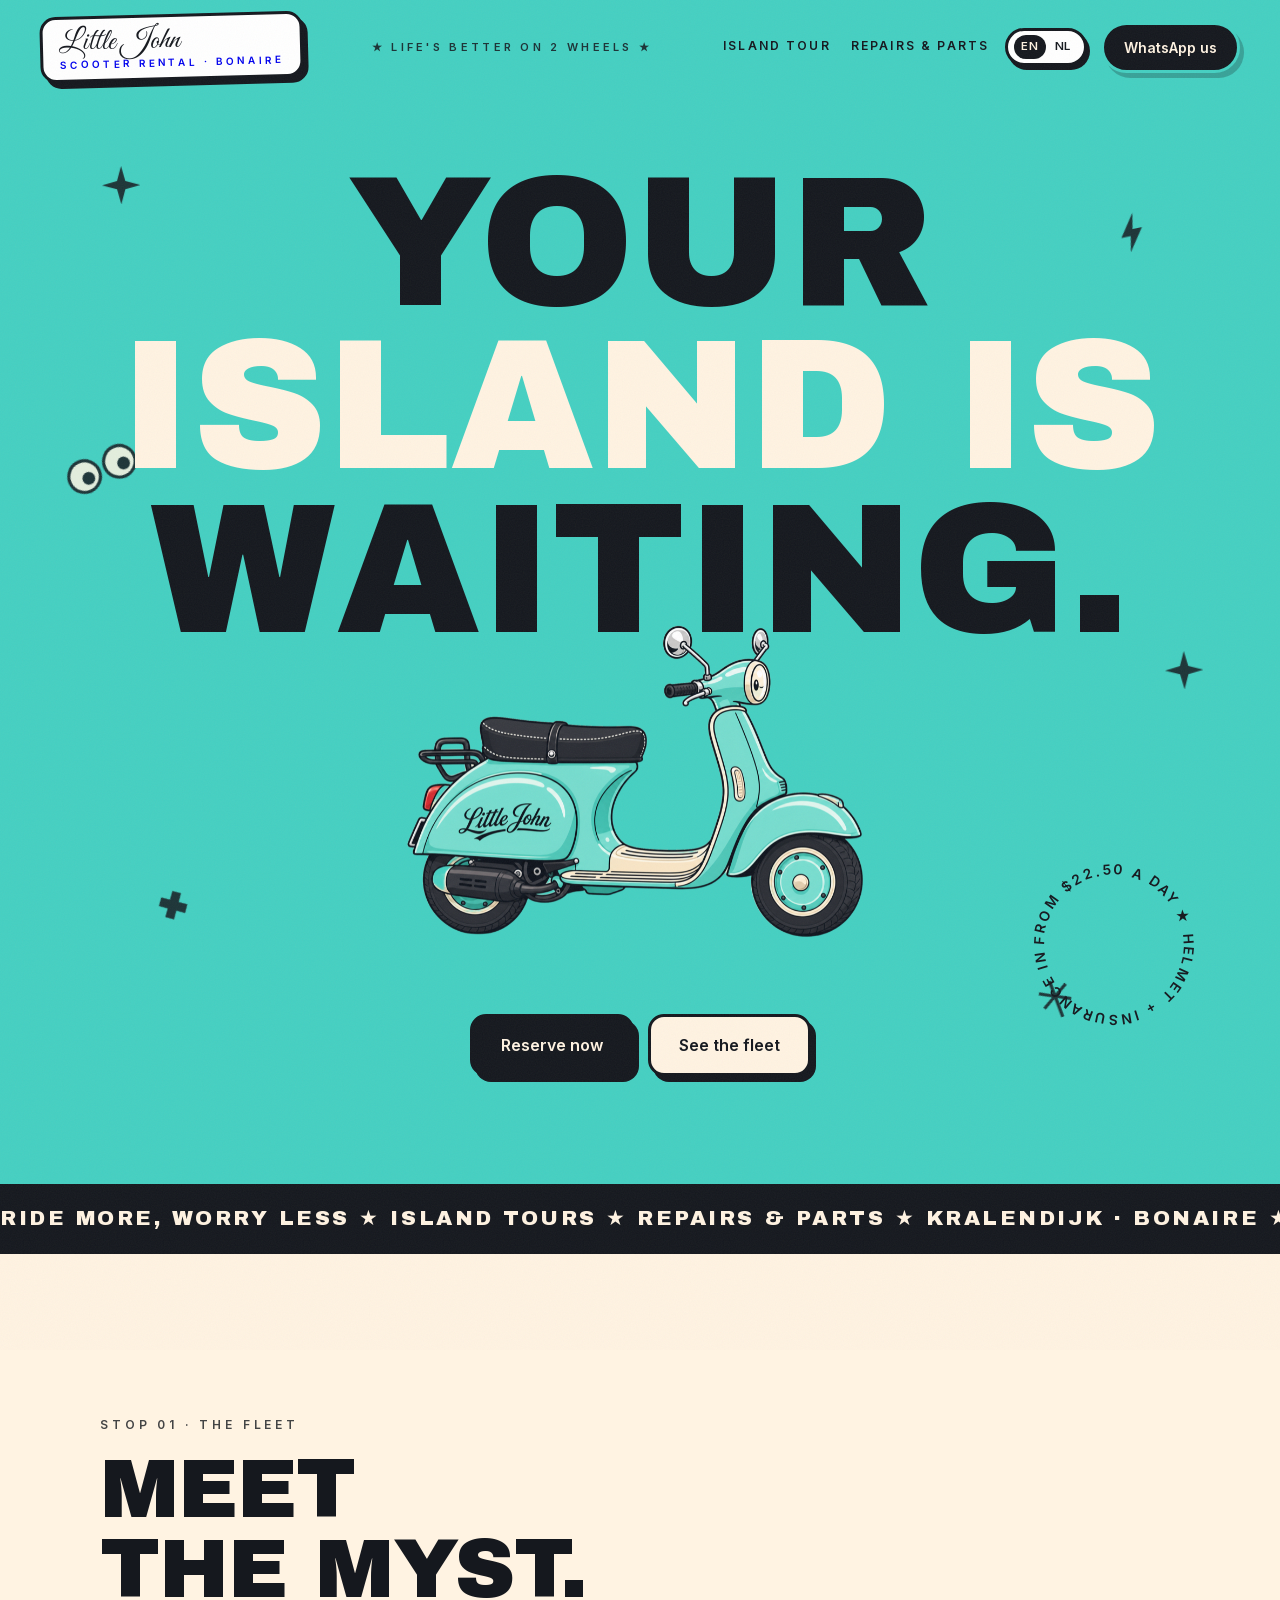
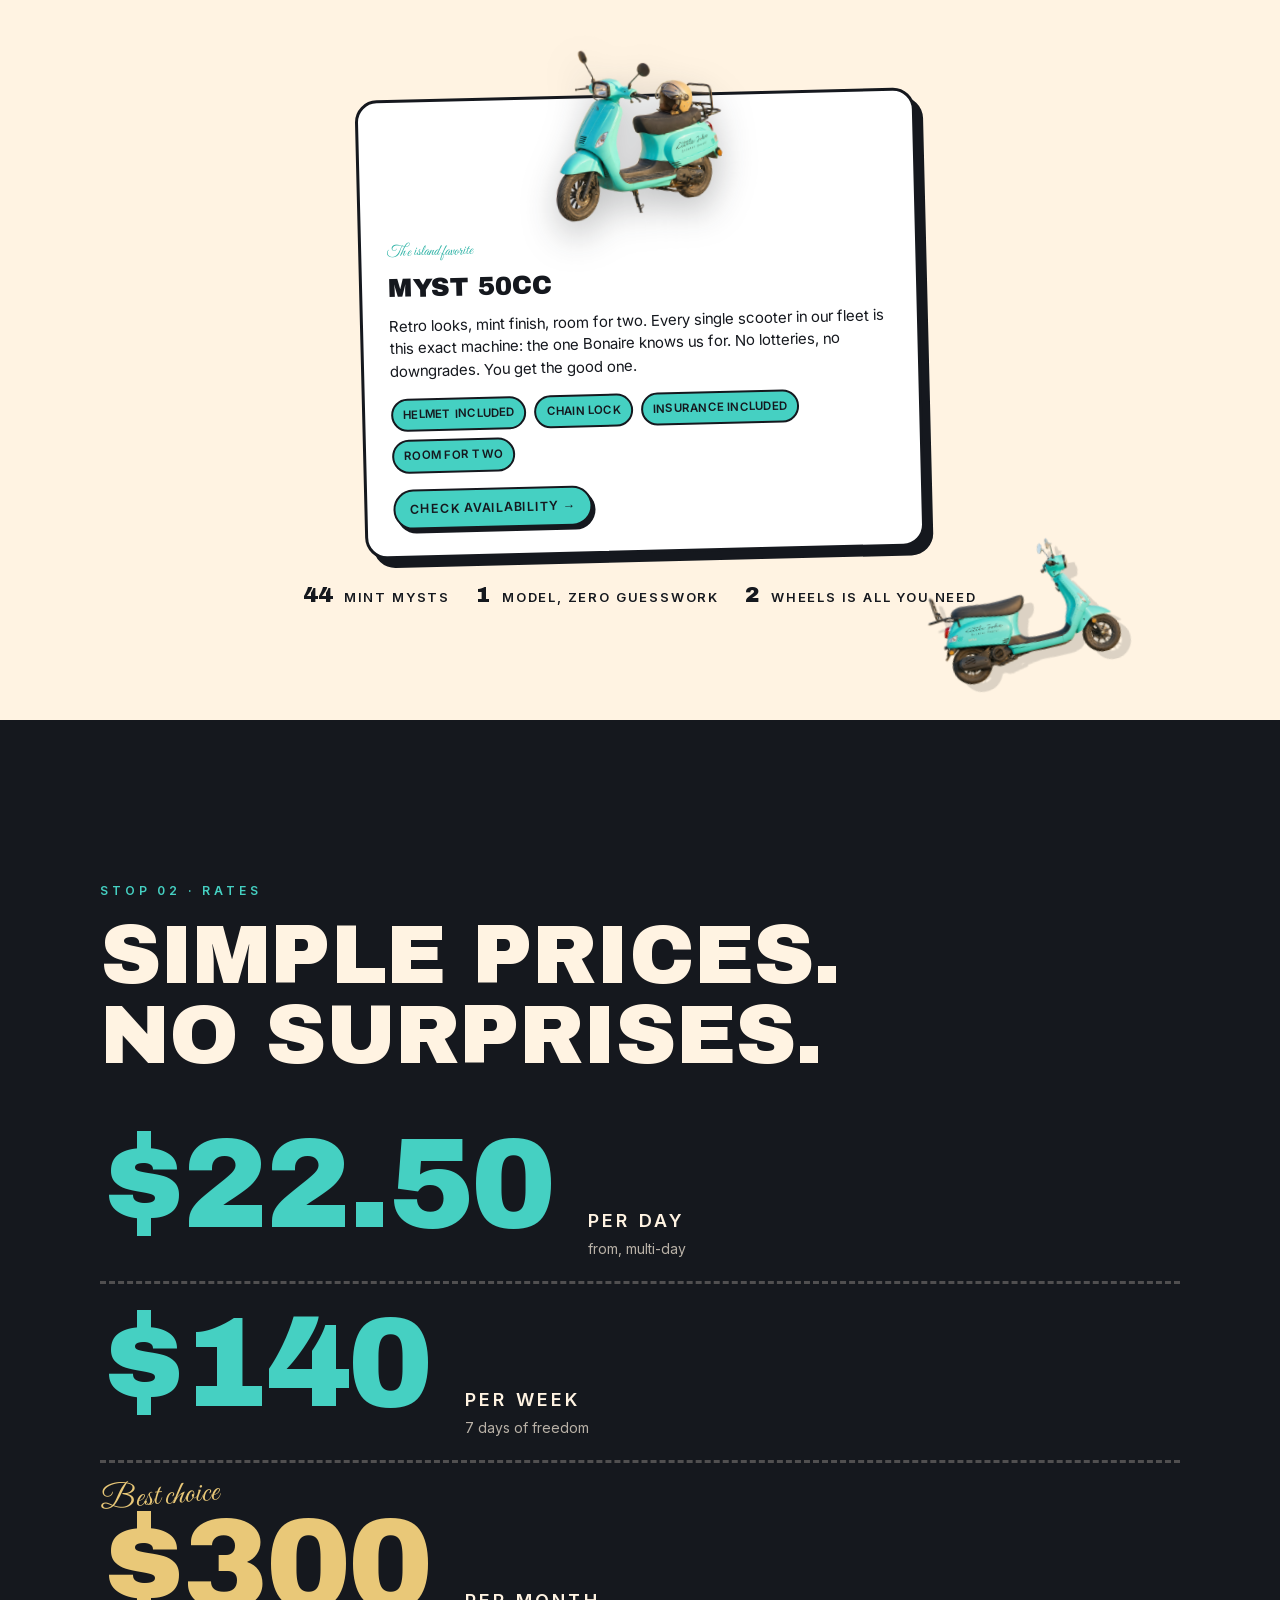
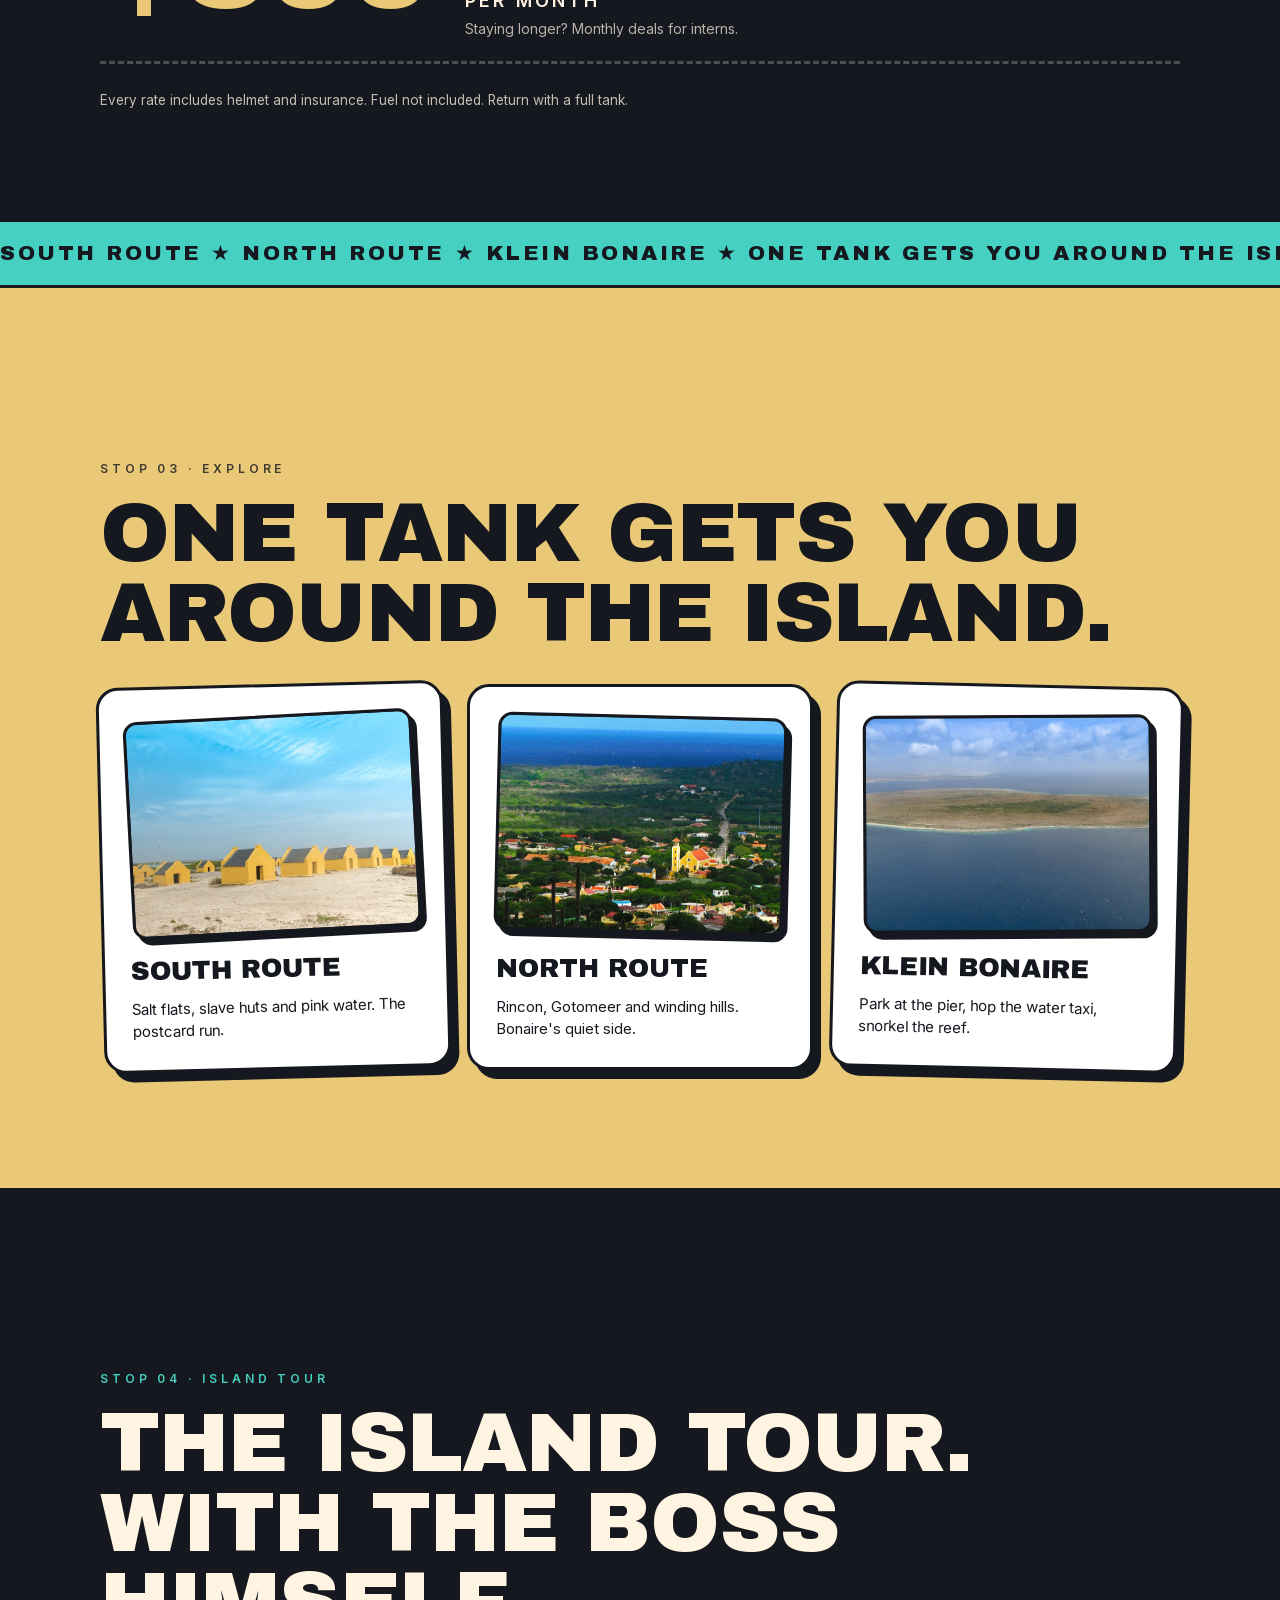
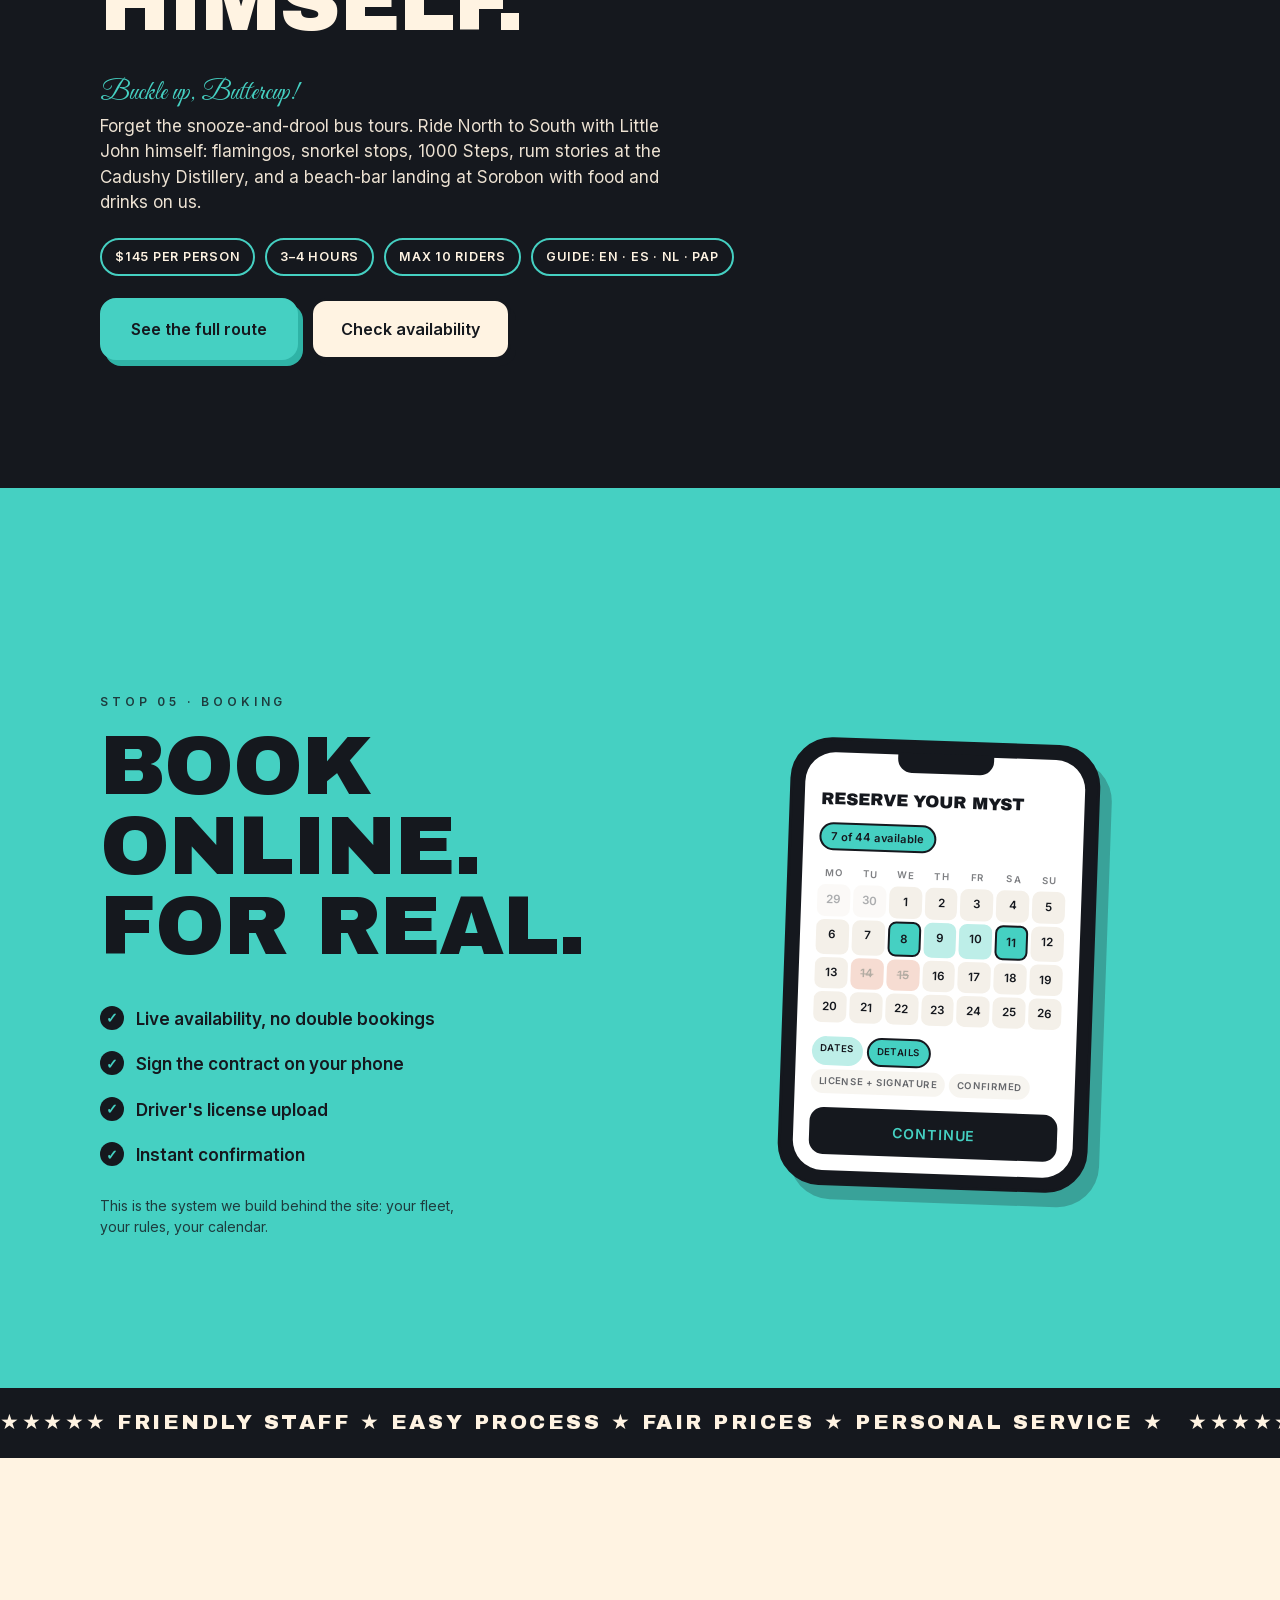
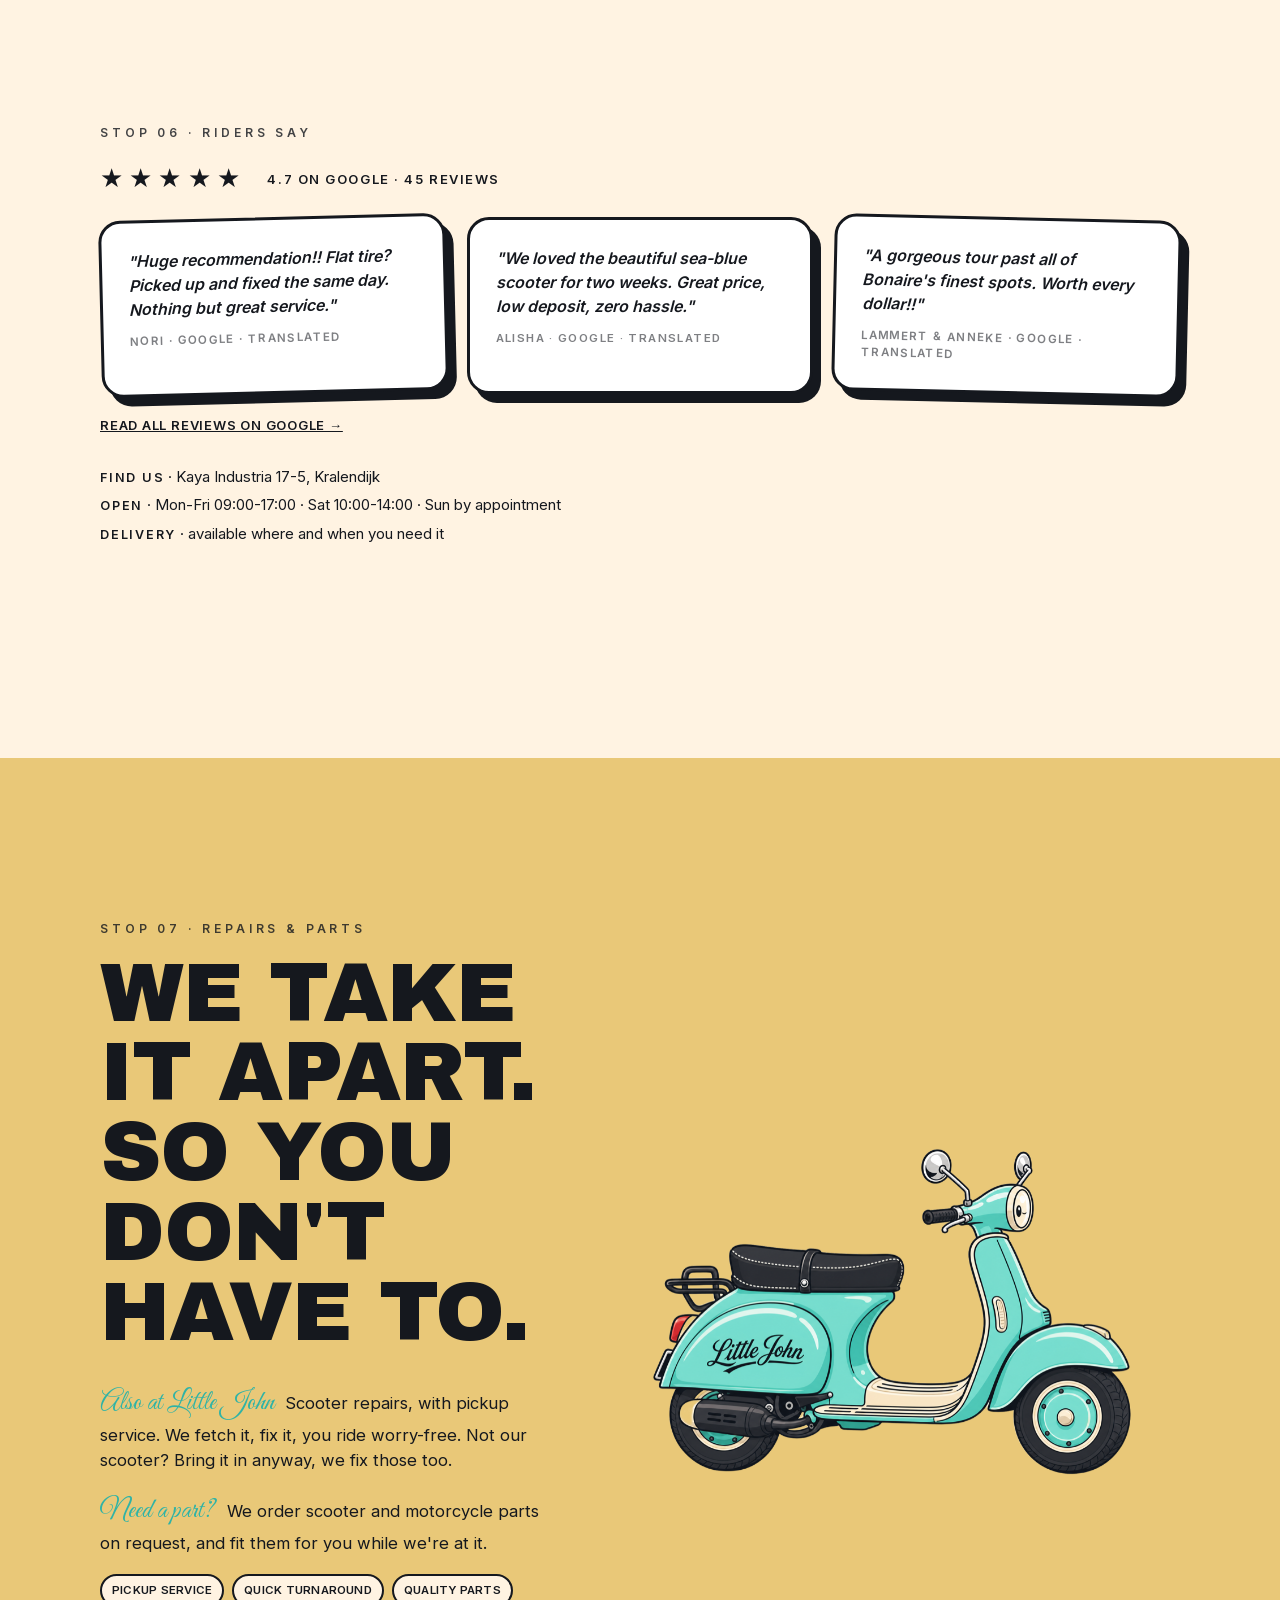
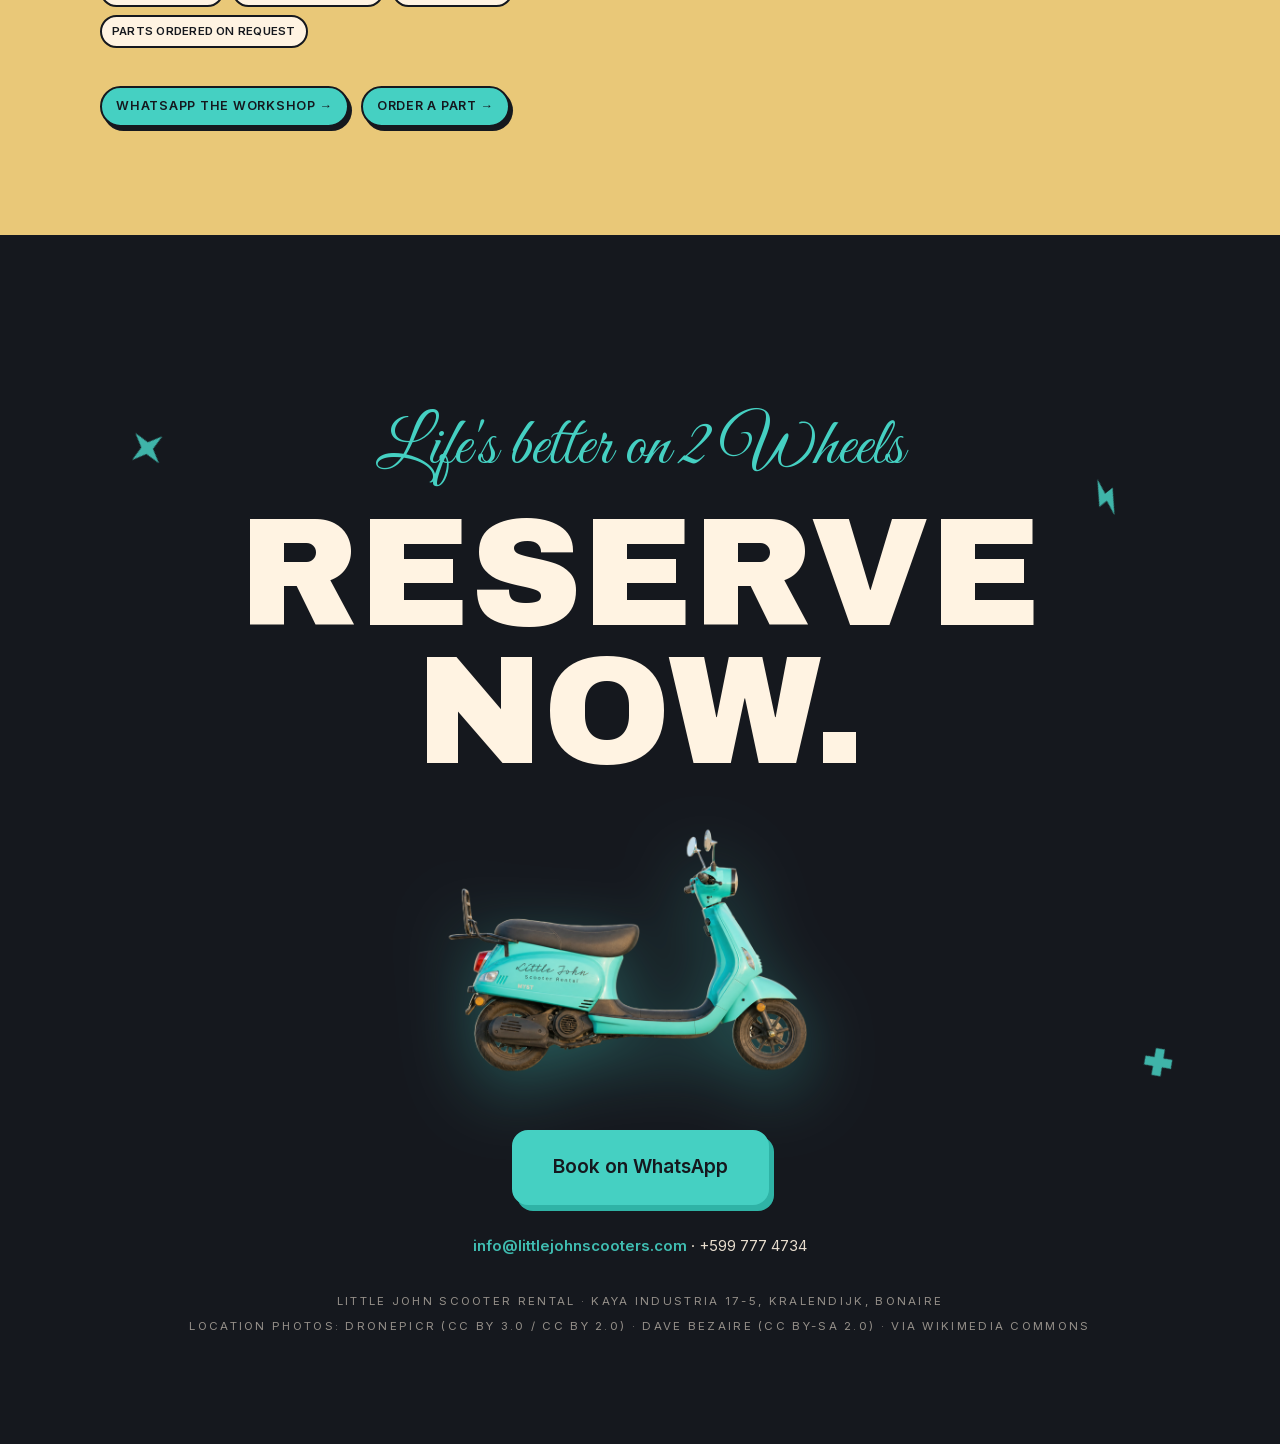
==== commit eebee06f: "Real Google reviews: 4.7/45 headline, three verbatim quotes, tour proof quote Nori (same-day flat-ti" ====
--- a/index.html
+++ b/index.html
@@ -230,12 +230,13 @@
   <section class="stop field-cream" id="trust">
     <div class="wrap">
       <p class="kicker">Stop 06 · Riders say</p>
-      <div class="stars" aria-label="5 star reviews">★★★★★</div>
+      <div class="stars" aria-label="Rated 4.7 out of 5 on Google">★★★★★ <span class="stars-note">4.7 on Google · 45 reviews</span></div>
       <div class="cards quotes">
-        <blockquote class="card tilt-l">"Friendly staff, super easy process."</blockquote>
-        <blockquote class="card">"Scooter was in great shape, pickup in minutes."</blockquote>
-        <blockquote class="card tilt-r">"Fair prices and personal service."</blockquote>
-      </div>
+        <blockquote class="card tilt-l">"Huge recommendation!! Flat tire? Picked up and fixed the same day. Nothing but great service."<cite>Nori · Google · translated</cite></blockquote>
+        <blockquote class="card">"We loved the beautiful sea-blue scooter for two weeks. Great price, low deposit, zero hassle."<cite>Alisha · Google · translated</cite></blockquote>
+        <blockquote class="card tilt-r">"A gorgeous tour past all of Bonaire's finest spots. Worth every dollar!!"<cite>Lammert &amp; Anneke · Google · translated</cite></blockquote>
+      </div>
+      <a class="review-link" href="https://www.google.com/search?q=little+john+scooters+bonaire+reviews" target="_blank" rel="noopener">Read all reviews on Google →</a>
       <div class="facts">
         <p><strong>Find us</strong> · Kaya Industria 17-5, Kralendijk</p>
         <p><strong>Open</strong> · Mon-Fri 09:00-17:00 · Sat 10:00-14:00 · Sun by appointment</p>
--- a/css/styles.css
+++ b/css/styles.css
@@ -263,7 +263,12 @@
 
 /* ---------- trust ---------- */
 .stars { color: var(--ink); font-size: 26px; letter-spacing: .24em; margin-bottom: 20px; }
+.stars-note { font-family: var(--body); font-size: 13px; letter-spacing: .12em; font-weight: 700; text-transform: uppercase; vertical-align: middle; margin-left: 8px; }
 .quotes blockquote { font-size: 16px; font-style: italic; font-weight: 600; }
+.quotes blockquote cite { display: block; margin-top: 12px; font-style: normal; font-size: 11.5px; font-weight: 700; letter-spacing: .12em; text-transform: uppercase; opacity: .55; }
+.review-link { display: inline-block; margin-top: 22px; font-size: 13px; font-weight: 700; letter-spacing: .06em; text-transform: uppercase; color: var(--ink); }
+.tour-quote { margin-top: 30px; font-size: 16px; font-style: italic; font-weight: 600; max-width: 560px; }
+.tour-quote cite { display: block; margin-top: 12px; font-style: normal; font-size: 11.5px; font-weight: 700; letter-spacing: .12em; text-transform: uppercase; opacity: .6; }
 .facts { margin-top: 30px; display: grid; gap: 6px; }
 .facts p { font-size: 15px; }
 .facts strong { text-transform: uppercase; font-size: 12.5px; letter-spacing: .14em; }
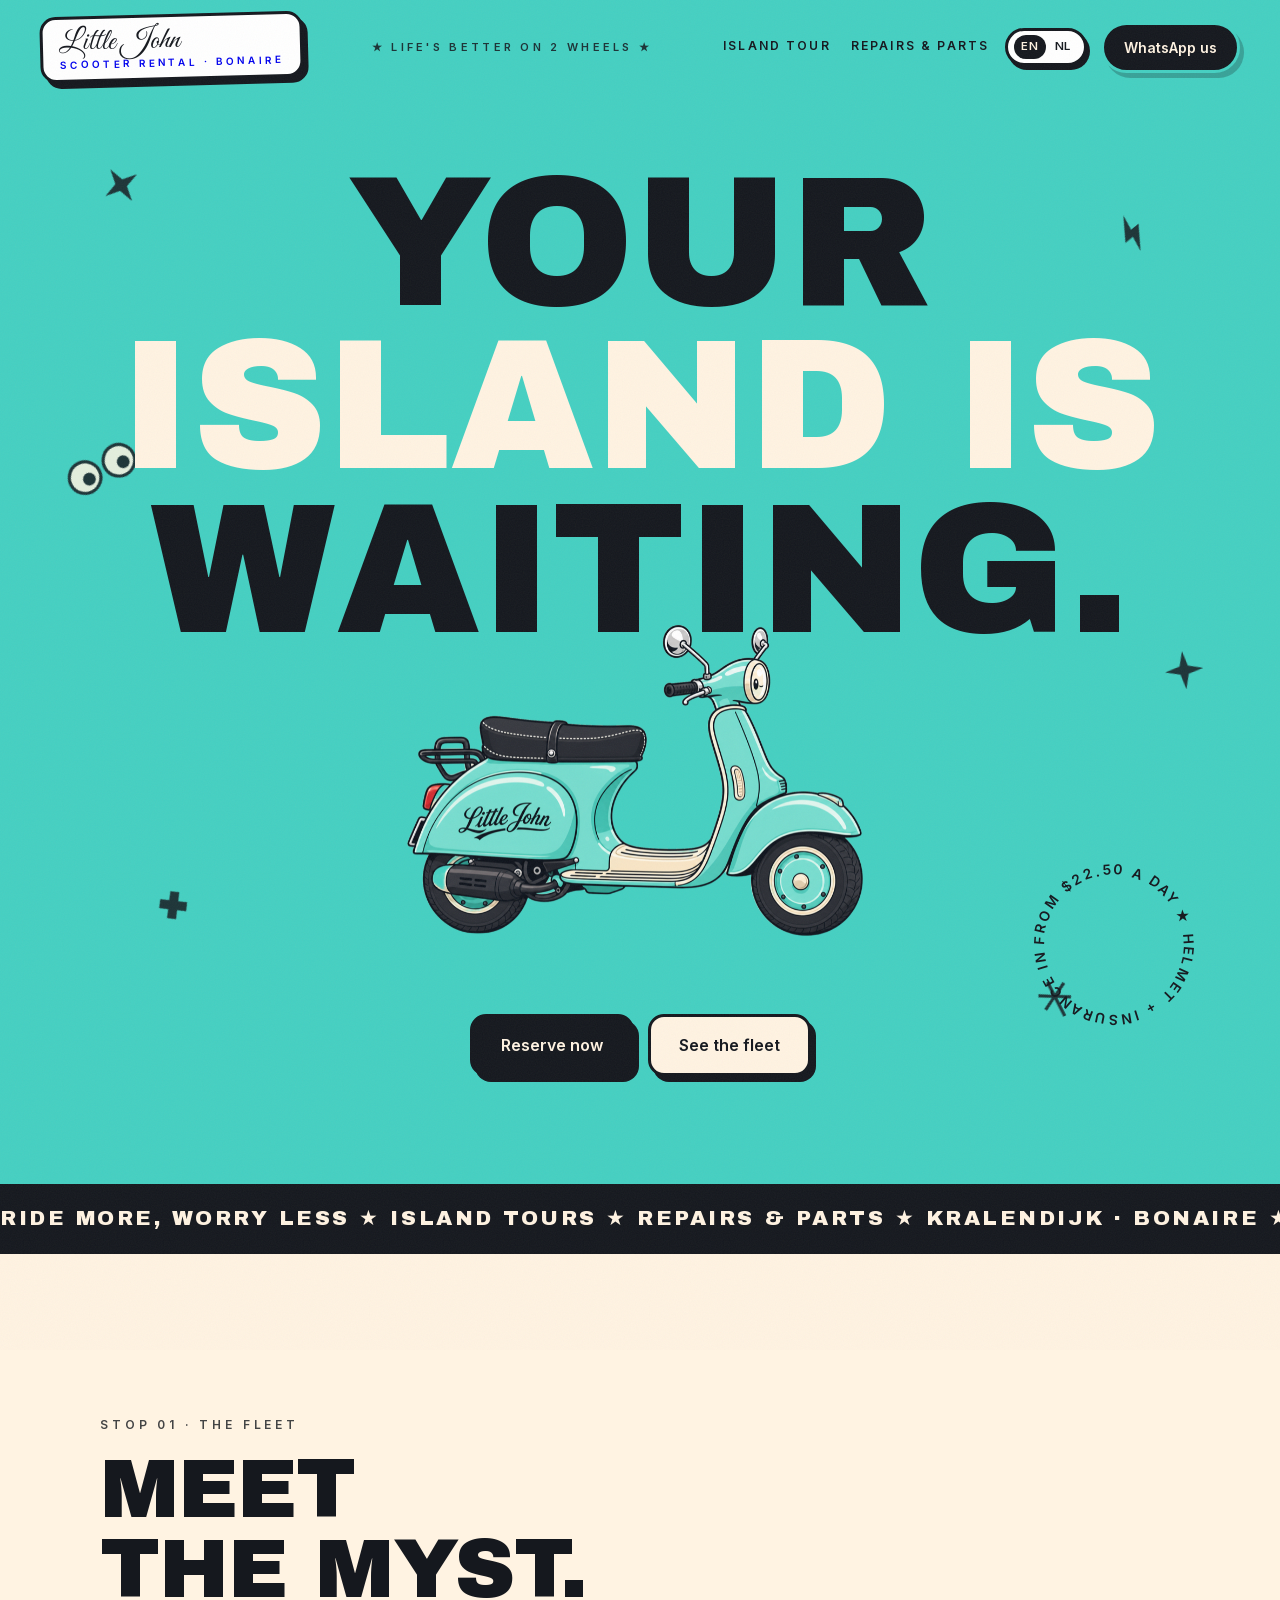
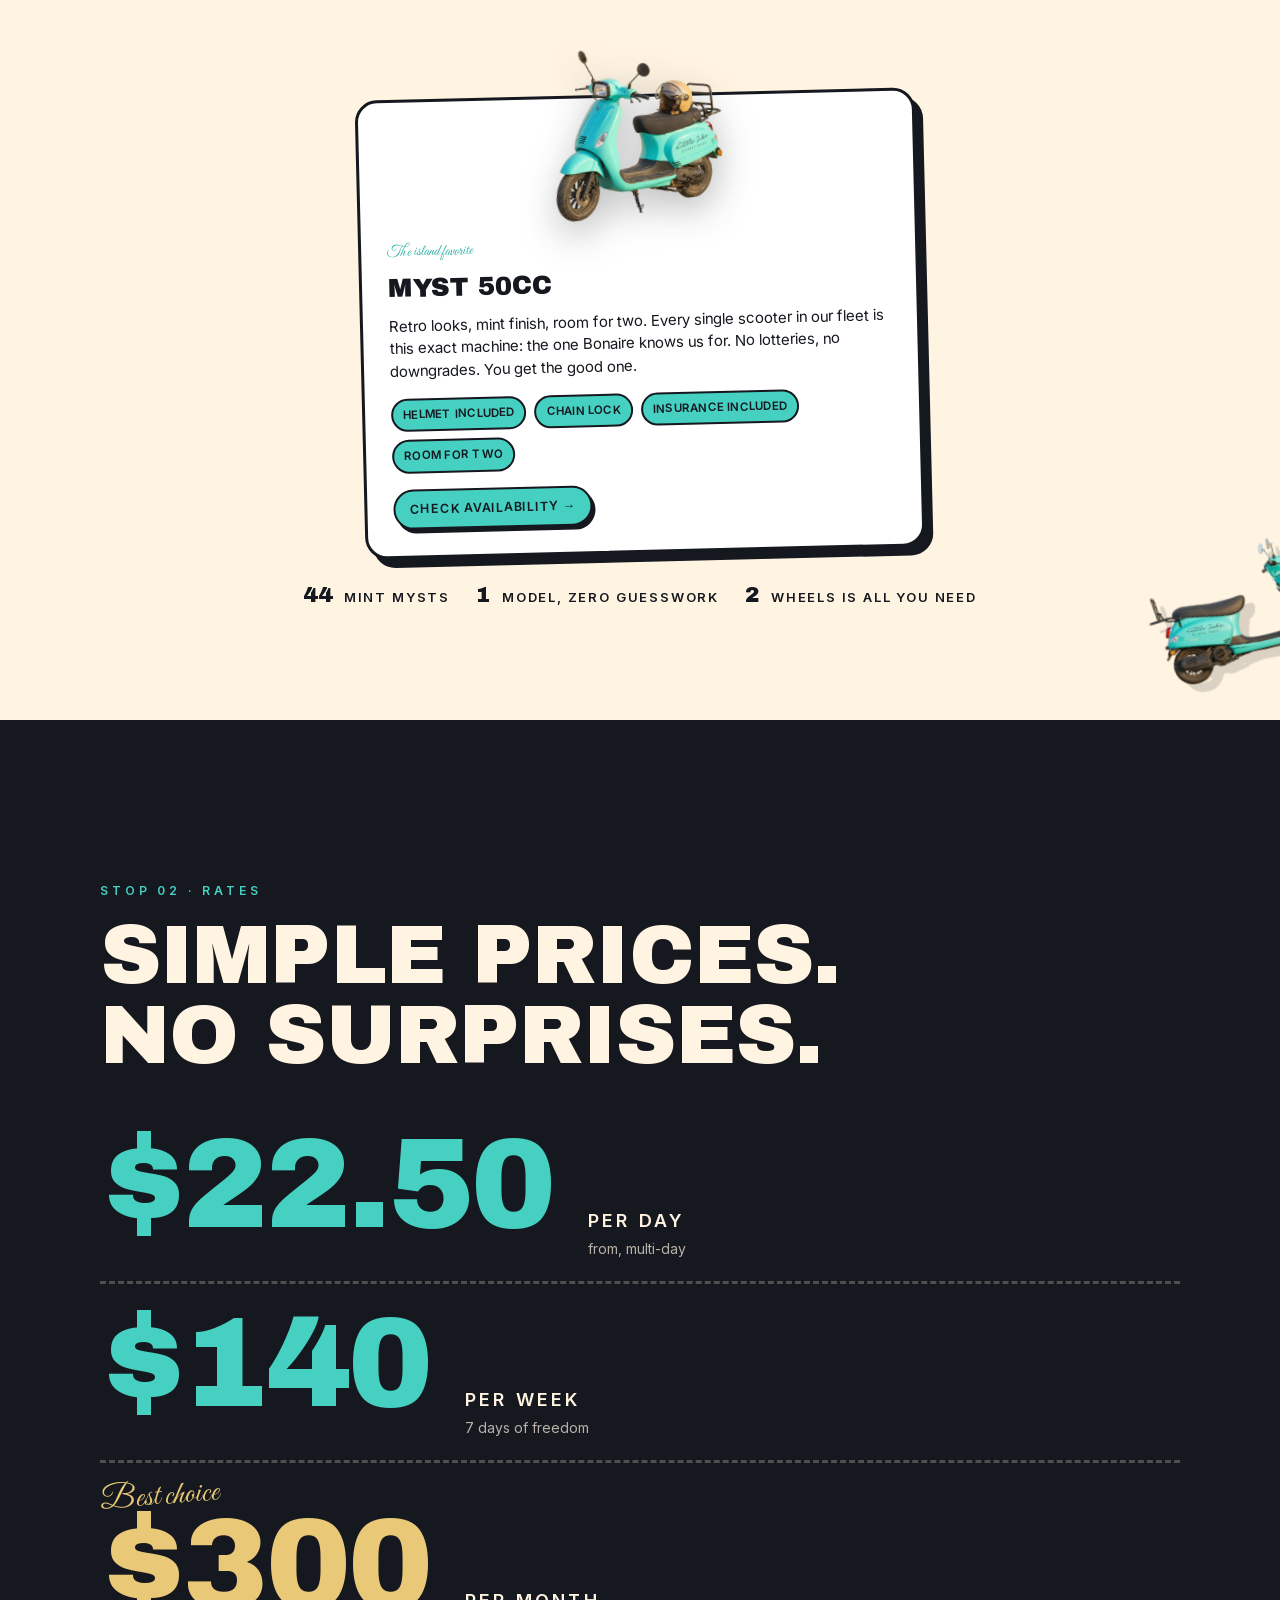
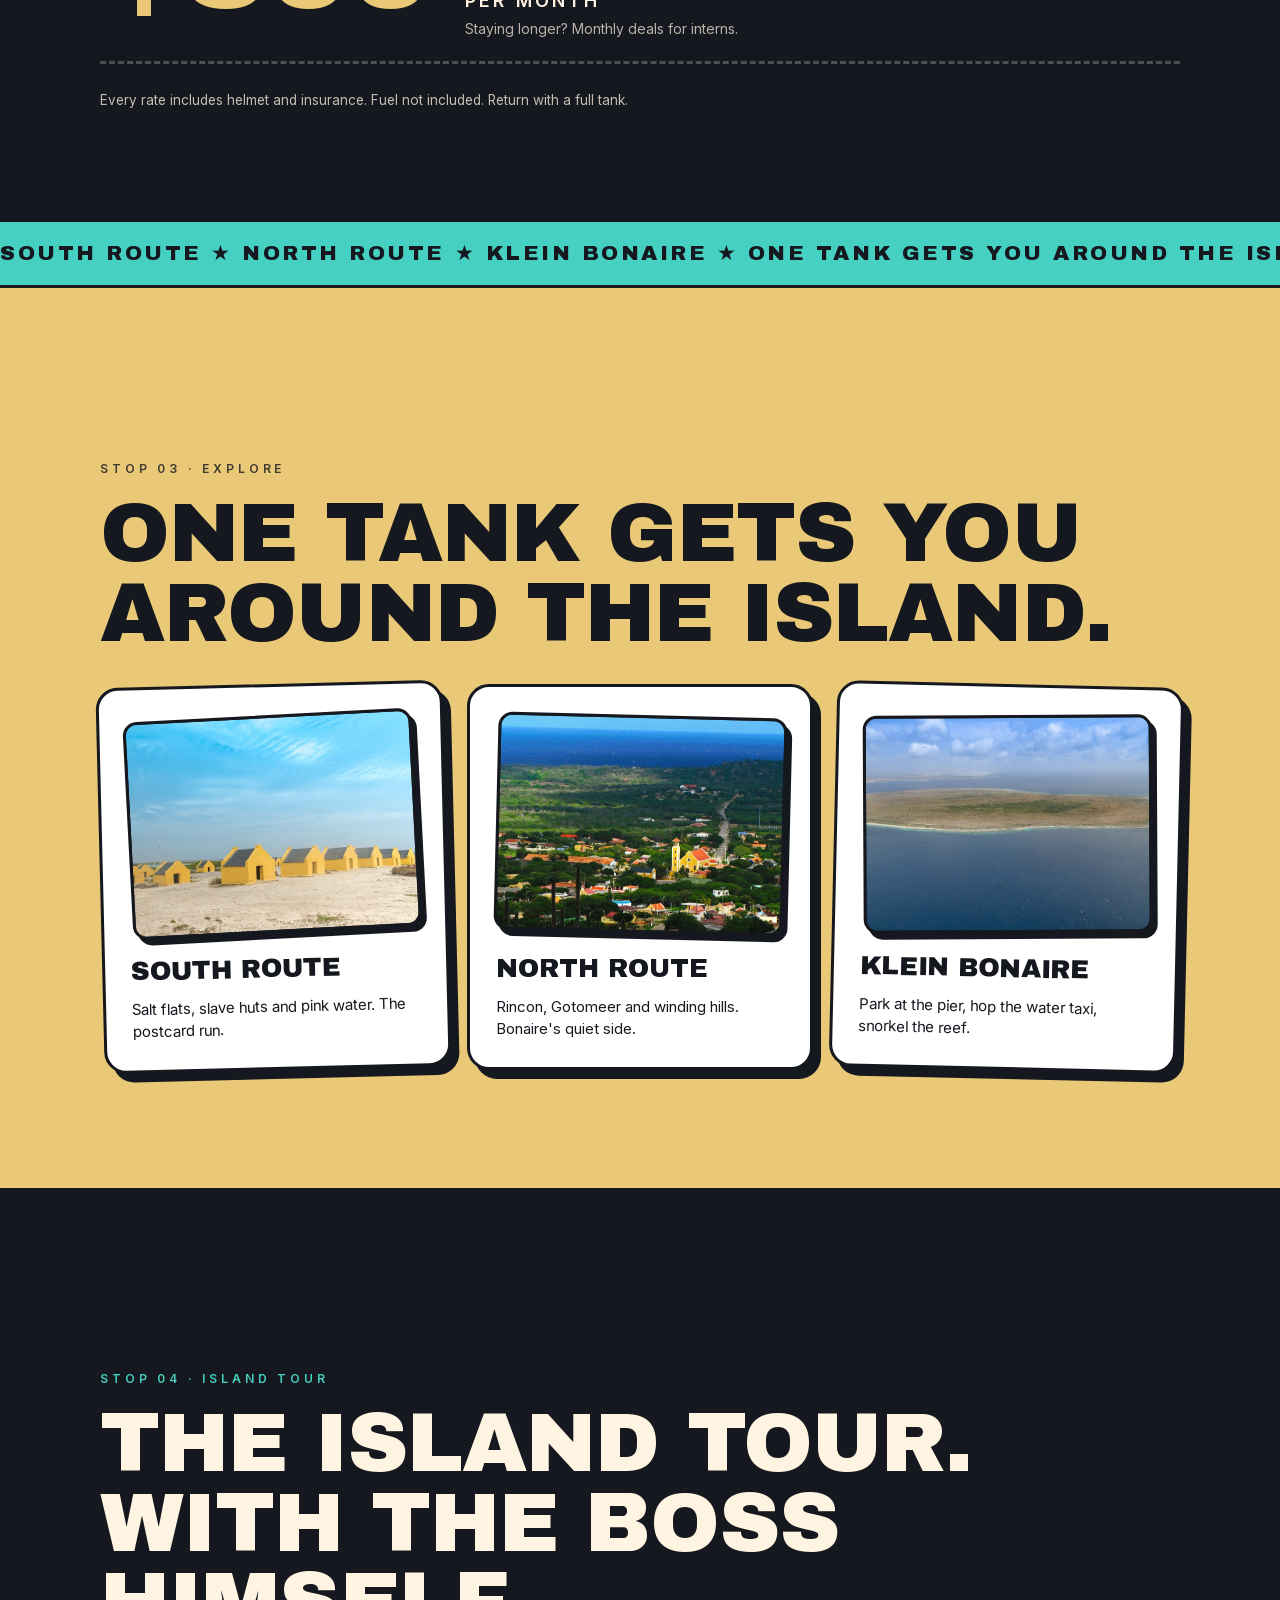
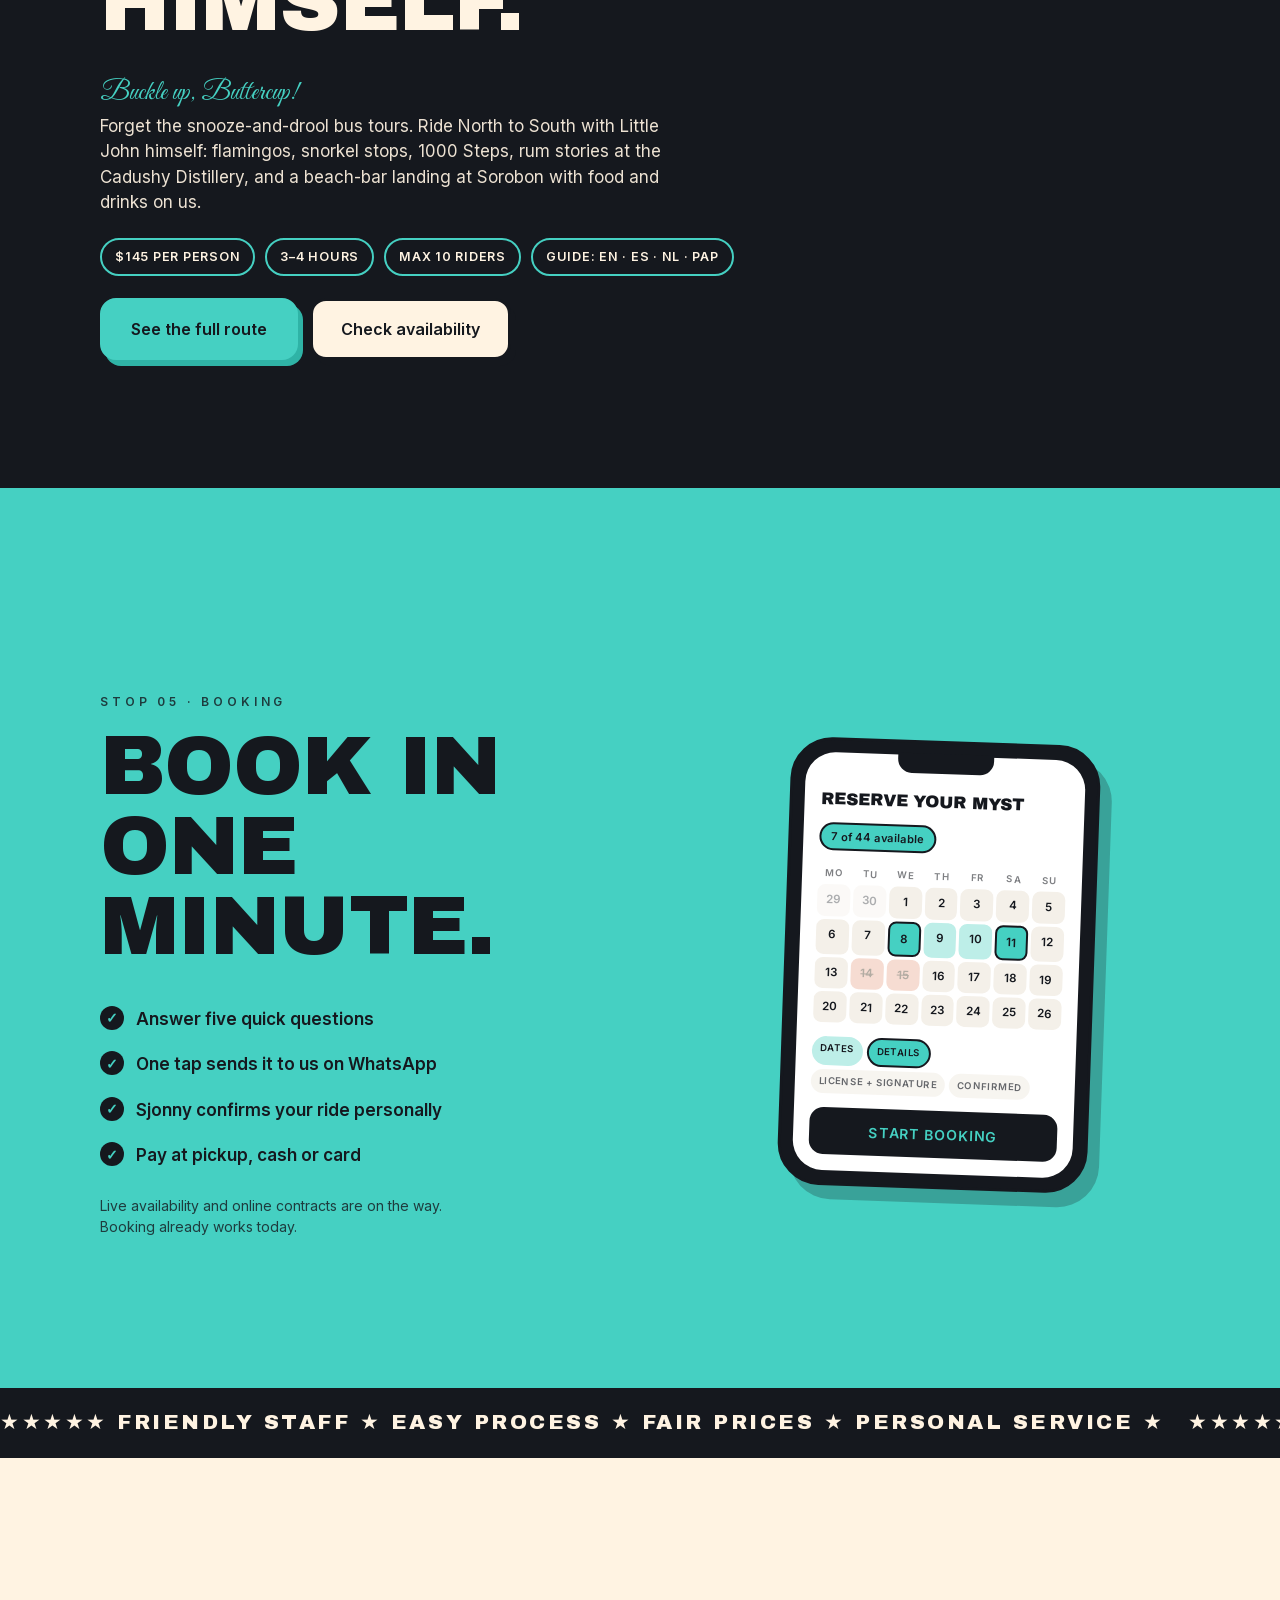
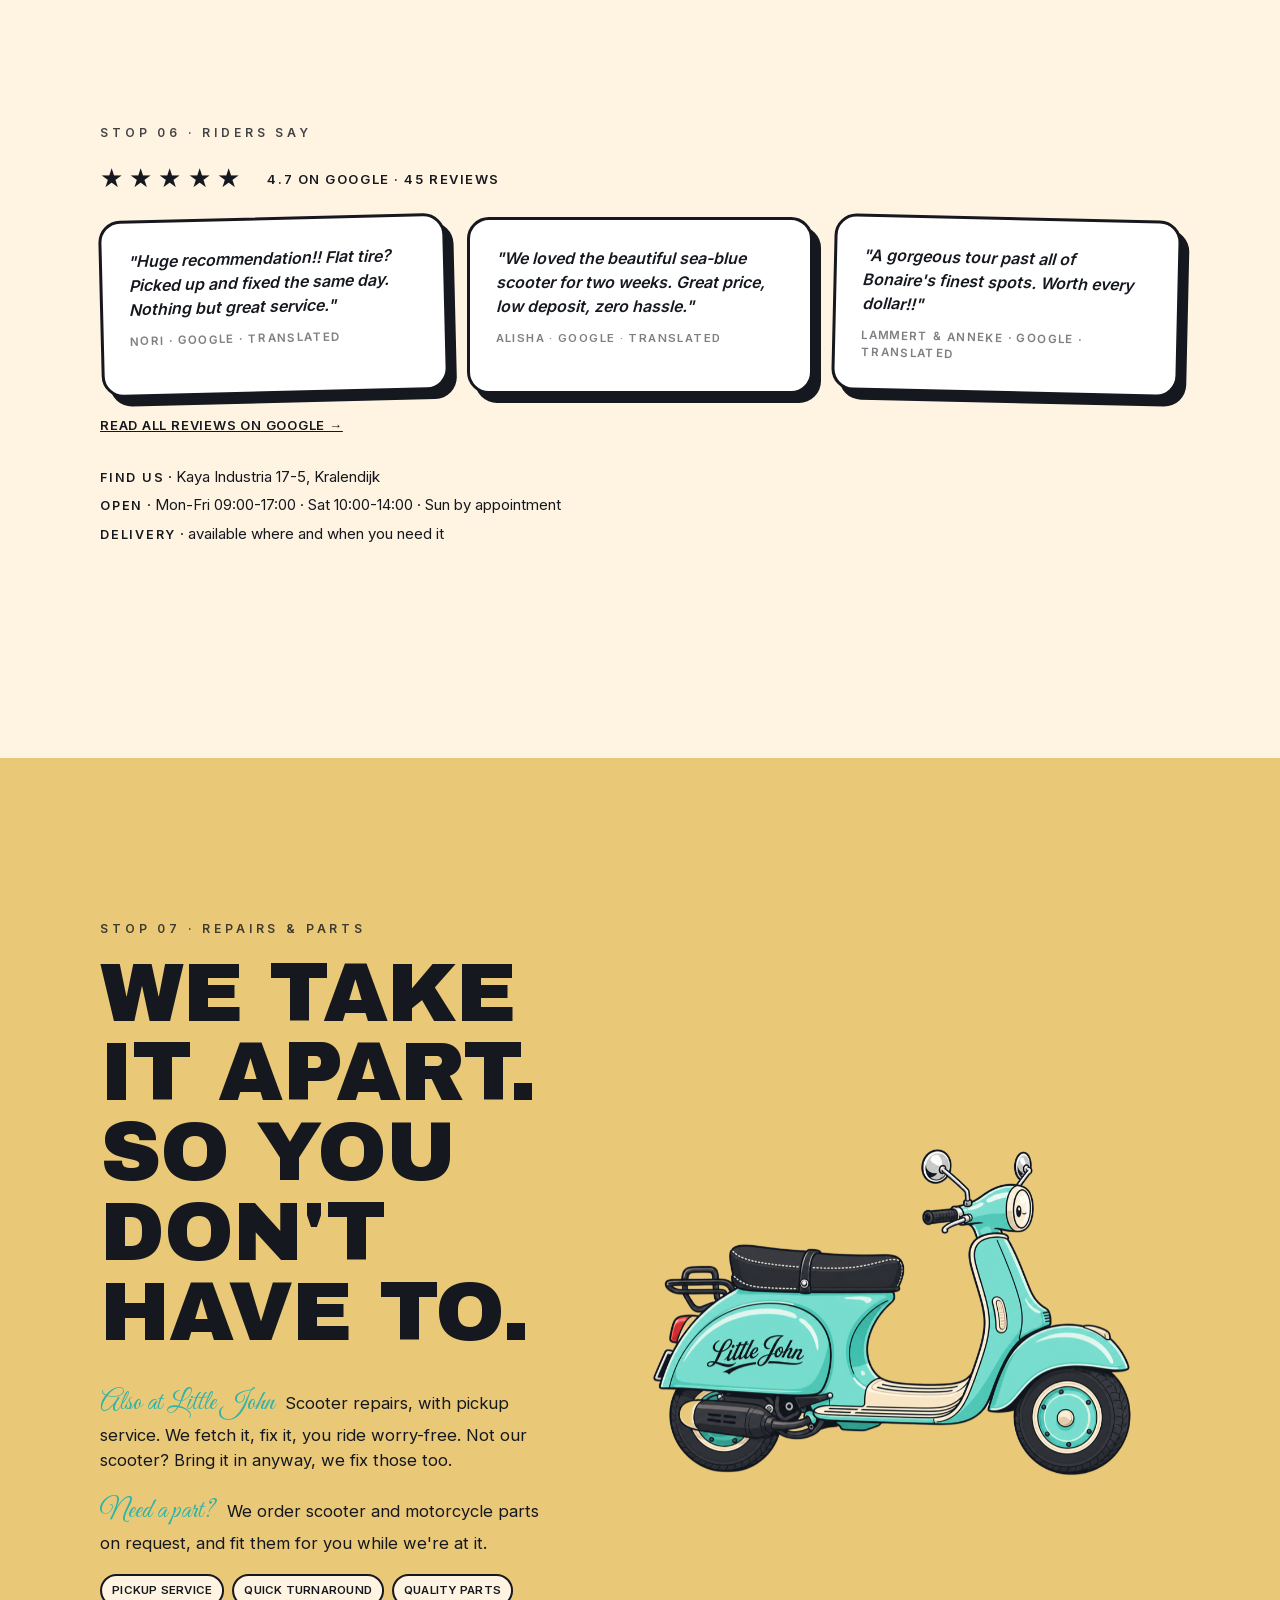
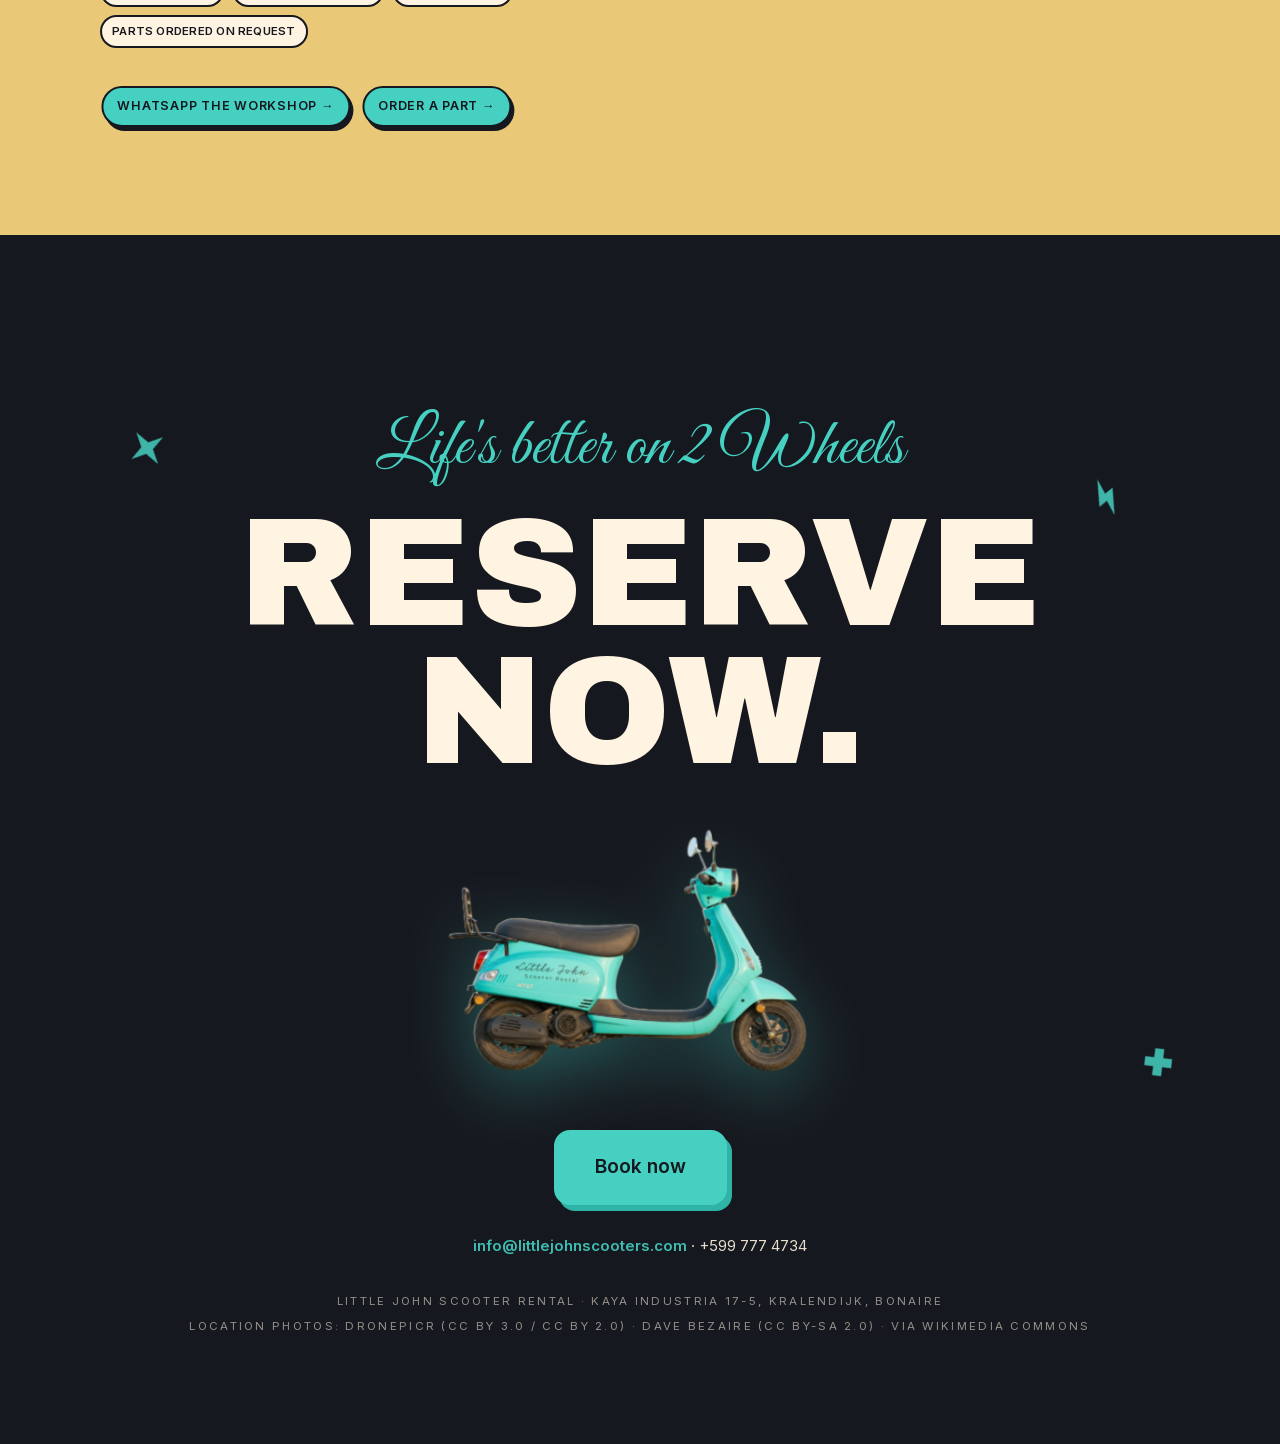
==== commit 7f9b7f6e: "WhatsApp booking quiz at /book/ and /nl/book/: the site takes real bookings today Five-step quiz (ho" ====
--- a/index.html
+++ b/index.html
@@ -95,7 +95,7 @@
       </svg>
     </div>
     <div class="hero-cta">
-      <a class="btn btn-ink js-book" href="#finale">Reserve now</a>
+      <a class="btn btn-ink js-book" href="book/">Reserve now</a>
       <a class="btn btn-line" href="#fleet">See the fleet</a>
     </div>
   </section>
@@ -117,7 +117,7 @@
           <h3>Myst 50cc</h3>
           <p>Retro looks, mint finish, room for two. Every single scooter in our fleet is this exact machine: the one Bonaire knows us for. No lotteries, no downgrades. You get the good one.</p>
           <ul class="badges"><li>Helmet included</li><li>Chain lock</li><li>Insurance included</li><li>Room for two</li></ul>
-          <a class="chip-cta js-book" href="#booking">Check availability →</a>
+          <a class="chip-cta js-book" href="book/">Check availability →</a>
         </article>
       </div>
       <div class="fleet-stats" aria-label="Fleet facts">
@@ -193,14 +193,14 @@
     <div class="wrap booking-wrap">
       <div class="booking-copy">
         <p class="kicker">Stop 05 · Booking</p>
-        <h2 class="huge">Book online.<br>For real.</h2>
+        <h2 class="huge">Book in<br>one minute.</h2>
         <ul class="checks">
-          <li>Live availability, no double bookings</li>
-          <li>Sign the contract on your phone</li>
-          <li>Driver's license upload</li>
-          <li>Instant confirmation</li>
+          <li>Answer five quick questions</li>
+          <li>One tap sends it to us on WhatsApp</li>
+          <li>Sjonny confirms your ride personally</li>
+          <li>Pay at pickup, cash or card</li>
         </ul>
-        <p class="note">This is the system we build behind the site: your fleet, your rules, your calendar.</p>
+        <p class="note">Live availability and online contracts are on the way. Booking already works today.</p>
       </div>
       <div class="phone" aria-label="Booking app preview">
         <div class="phone-notch"></div>
@@ -219,7 +219,7 @@
           <div class="steps">
             <span class="done">Dates</span><span class="active">Details</span><span>License + signature</span><span>Confirmed</span>
           </div>
-          <a class="phone-btn js-book" href="#finale">Continue</a>
+          <a class="phone-btn js-book" href="book/">Start booking</a>
         </div>
       </div>
     </div>
@@ -282,7 +282,7 @@
       <h2 class="giant-2">Reserve<br>now.</h2>
       <img class="finale-scooter" src="assets/img/scooter-profile.png" alt="">
       <div class="hero-cta">
-        <a class="btn btn-mint btn-big js-book" href="https://wa.me/5997774734?text=Hi%21%20I%27d%20like%20to%20reserve%20a%20scooter." target="_blank" rel="noopener">Book on WhatsApp</a>
+        <a class="btn btn-mint btn-big js-book" href="book/">Book now</a>
       </div>
       <p class="contact-line"><a href="mailto:info@littlejohnscooters.com">info@littlejohnscooters.com</a> · +599 777 4734</p>
       <footer>
@@ -295,6 +295,7 @@
 
 <div class="grain" aria-hidden="true"></div>
 
+<script src="js/config.js"></script>
 <script src="js/vendor/gsap.min.js"></script>
 <script src="js/vendor/ScrollTrigger.min.js"></script>
 <script src="js/main.js"></script>
--- a/css/styles.css
+++ b/css/styles.css
@@ -380,6 +380,50 @@
 .parts-line { font-size: 16.5px; max-width: 44ch; margin-top: 18px; }
 .parts-line .script { margin-right: 8px; }
 
+/* ---------- booking quiz (/book/) ---------- */
+.quiz-stop { min-height: 100svh; display: flex; align-items: center; justify-content: center; padding: 16vh clamp(18px, 5vw, 72px) 10vh; }
+.quiz { width: min(560px, 100%); }
+.quiz-progress { display: flex; gap: 6px; margin-bottom: 22px; justify-content: center; }
+.quiz-progress i { width: 34px; height: 8px; border-radius: 999px; background: rgba(21, 24, 30, .18); border: 2px solid var(--ink); }
+.quiz-progress i.on { background: var(--ink); }
+.q-step { display: none; }
+.q-step.active { display: block; animation: qpop .35s cubic-bezier(.3, 1.4, .4, 1); }
+@keyframes qpop { from { opacity: 0; transform: translateY(26px) scale(.98); } }
+.q-title { font-family: var(--display); text-transform: uppercase; font-size: clamp(26px, 5vw, 44px); line-height: 1; margin-bottom: 8px; }
+.q-sub { font-size: 14.5px; opacity: .8; margin-bottom: 20px; }
+.q-card { background: #fff; border: 3px solid var(--ink); border-radius: 22px; padding: 24px; box-shadow: 8px 9px 0 var(--ink); }
+.q-opts { display: grid; gap: 10px; }
+.q-opts.row { grid-template-columns: repeat(auto-fit, minmax(70px, 1fr)); }
+.q-opt {
+  font-family: var(--body); font-weight: 700; font-size: 16px; color: var(--ink);
+  background: var(--cream); border: 3px solid var(--ink); border-radius: 16px;
+  padding: 14px 16px; cursor: pointer; text-align: center;
+  box-shadow: 3px 4px 0 var(--ink); transition: transform .12s ease, box-shadow .12s ease, background .12s ease;
+}
+.q-opt:hover { transform: translate(1px, 2px); box-shadow: 1px 1px 0 var(--ink); }
+.q-opt.sel { background: var(--mint); }
+.q-field { display: block; margin-top: 14px; }
+.q-field span { display: block; font-size: 11.5px; font-weight: 700; letter-spacing: .14em; text-transform: uppercase; margin-bottom: 6px; }
+.q-input {
+  width: 100%; font-family: var(--body); font-size: 17px; font-weight: 600; color: var(--ink);
+  background: var(--cream); border: 3px solid var(--ink); border-radius: 14px; padding: 13px 14px;
+}
+.q-input:focus { outline: 3px solid var(--mint-deep); outline-offset: 1px; }
+.q-chips { display: flex; flex-wrap: wrap; gap: 8px; margin-top: 10px; }
+.q-chip { font-size: 13.5px; font-weight: 700; background: #fff; border: 2px solid var(--ink); border-radius: 999px; padding: 8px 13px; cursor: pointer; box-shadow: 2px 3px 0 var(--ink); }
+.q-chip.sel { background: var(--mint); }
+.q-est { margin-top: 16px; padding: 14px 16px; background: var(--cream); border: 3px dashed var(--ink); border-radius: 14px; font-size: 15px; font-weight: 600; }
+.q-est strong { font-family: var(--display); font-size: 22px; }
+.q-est em { display: block; font-style: normal; font-size: 12px; opacity: .7; margin-top: 2px; }
+.q-nav { display: flex; gap: 10px; margin-top: 18px; justify-content: space-between; align-items: center; }
+.q-error { color: #B3402F; font-size: 13.5px; font-weight: 700; margin-top: 10px; min-height: 18px; }
+.q-recap { list-style: none; display: grid; gap: 8px; margin: 4px 0 18px; }
+.q-recap li { display: flex; justify-content: space-between; gap: 14px; font-size: 15px; border-bottom: 2px dashed rgba(21, 24, 30, .18); padding-bottom: 8px; }
+.q-recap li b { text-transform: uppercase; font-size: 11.5px; letter-spacing: .1em; opacity: .65; font-weight: 700; padding-top: 3px; white-space: nowrap; }
+.q-wa { width: 100%; text-align: center; font-size: 18px; }
+.q-alt { text-align: center; font-size: 13.5px; margin-top: 14px; opacity: .8; }
+.q-alt a { color: var(--ink); font-weight: 700; }
+
 /* ---------- static fallback ---------- */
 html.static .mq-track { animation: none; }
 html.static .spin-badge svg { animation: none; }
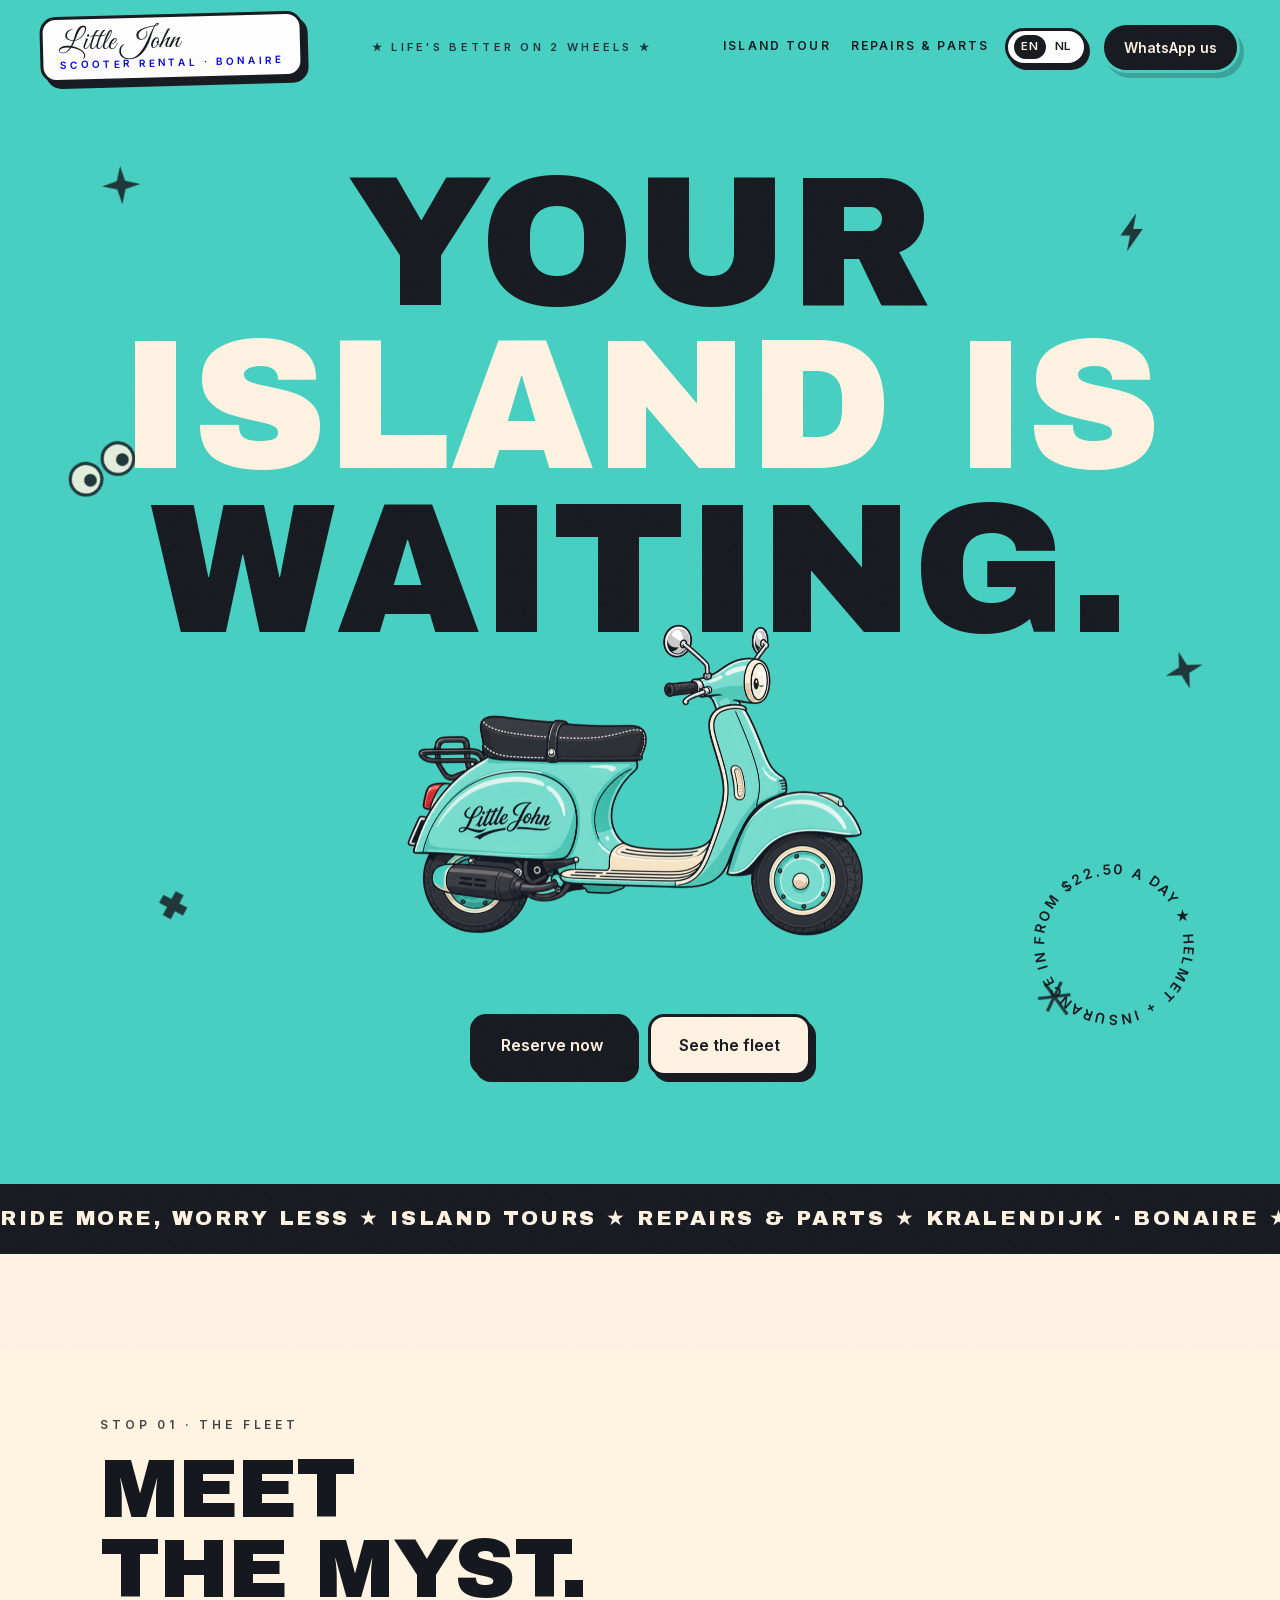
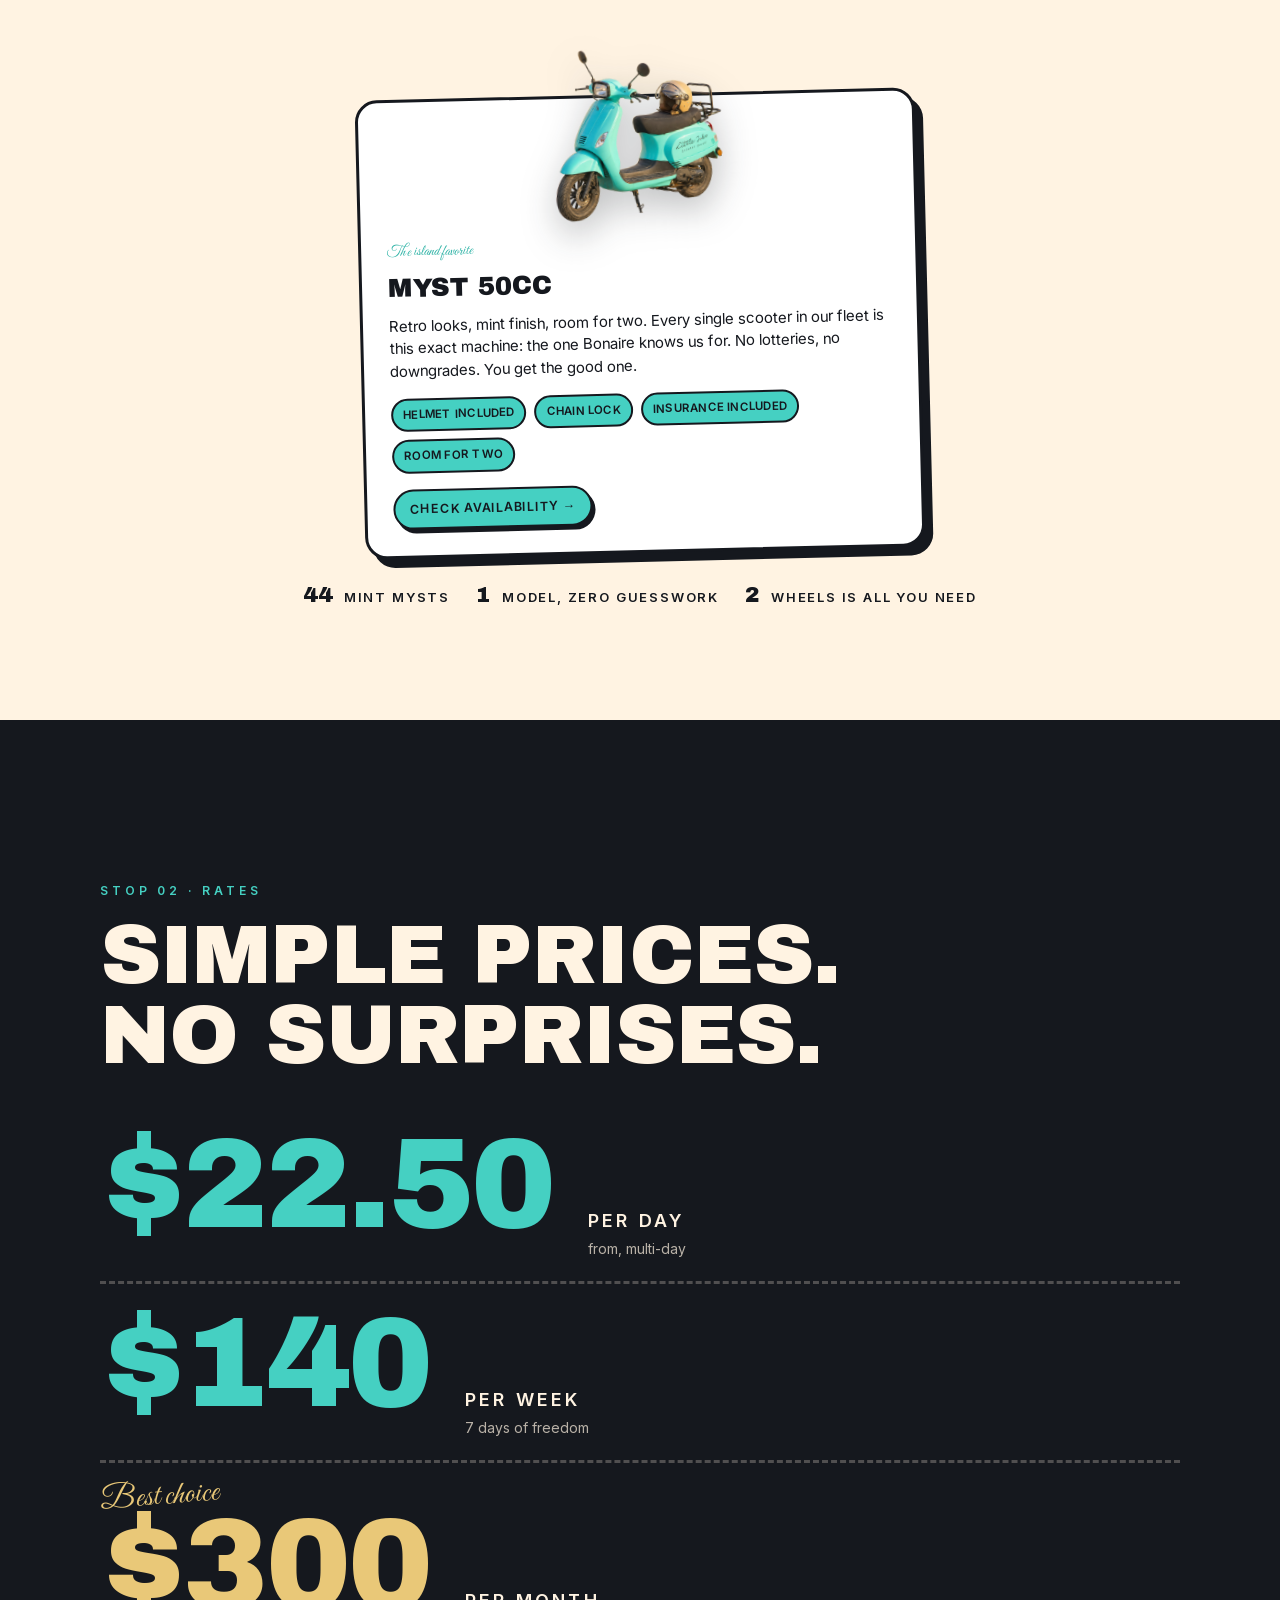
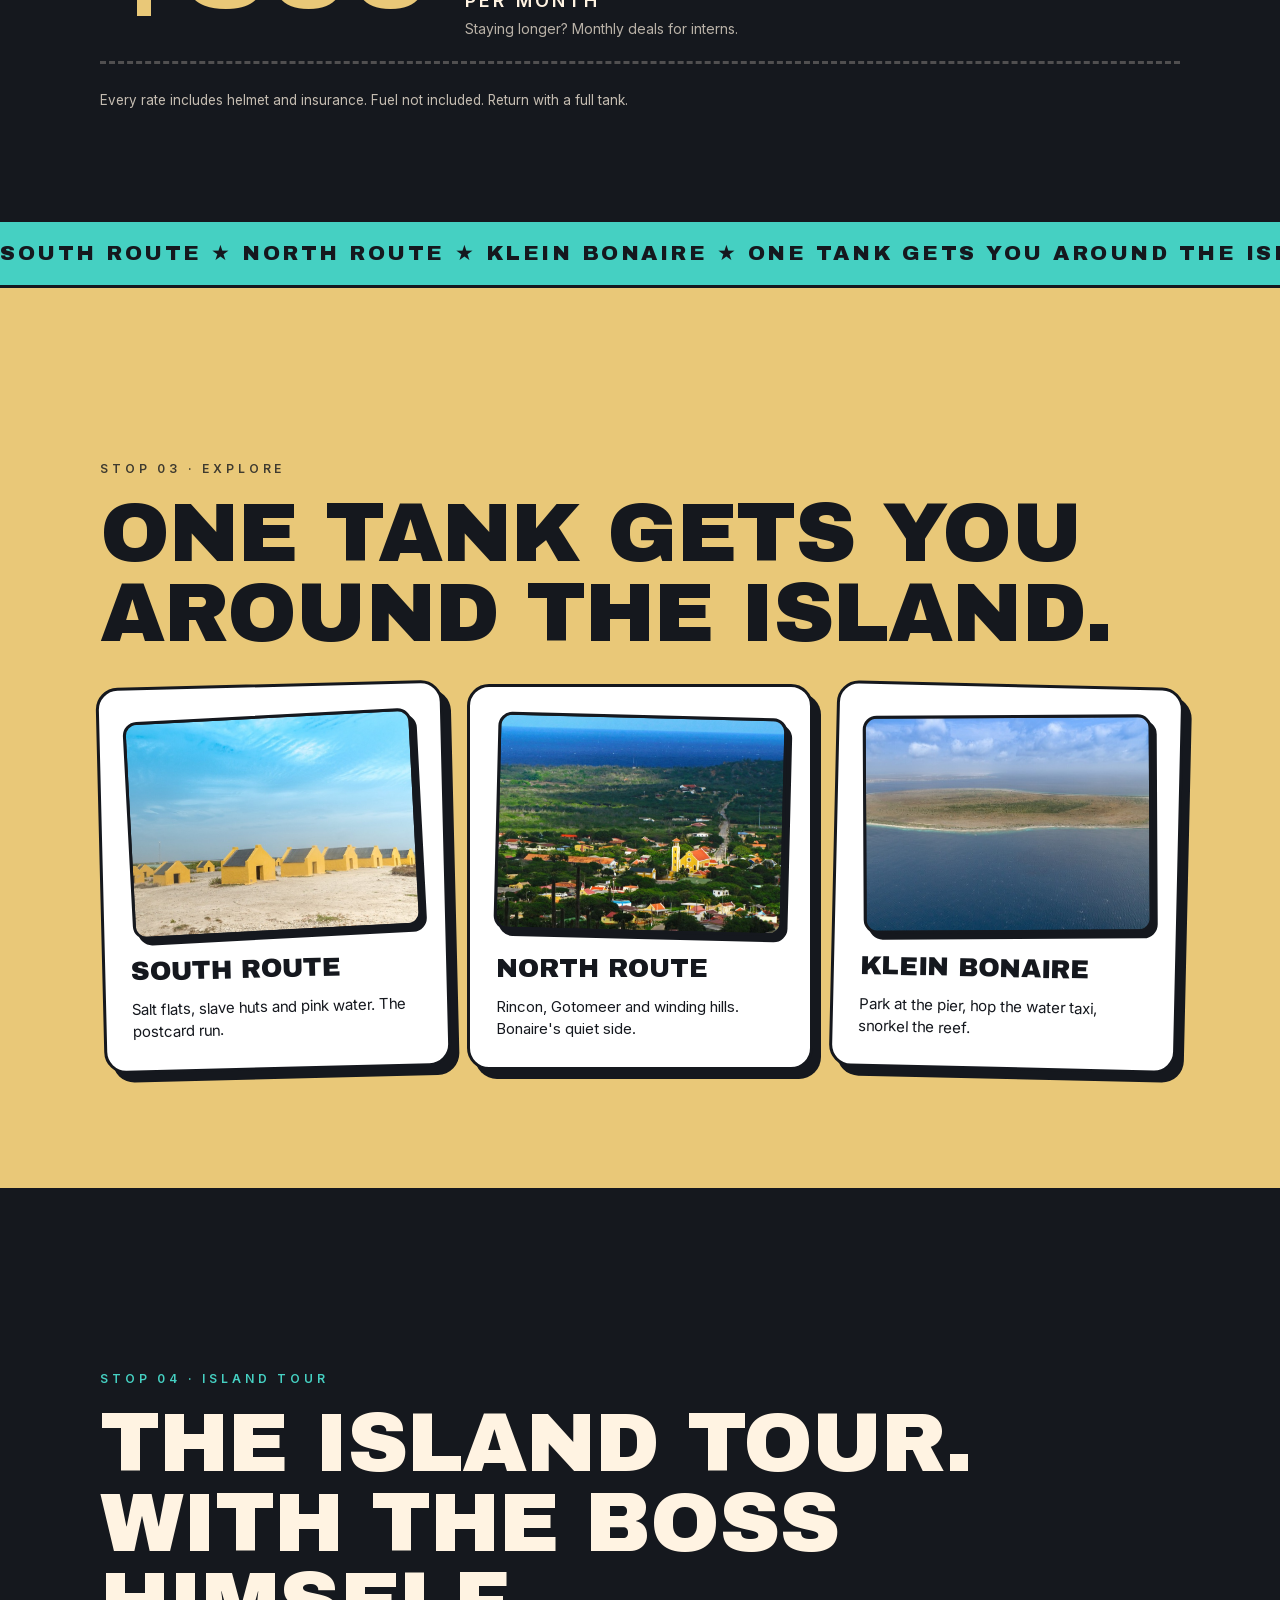
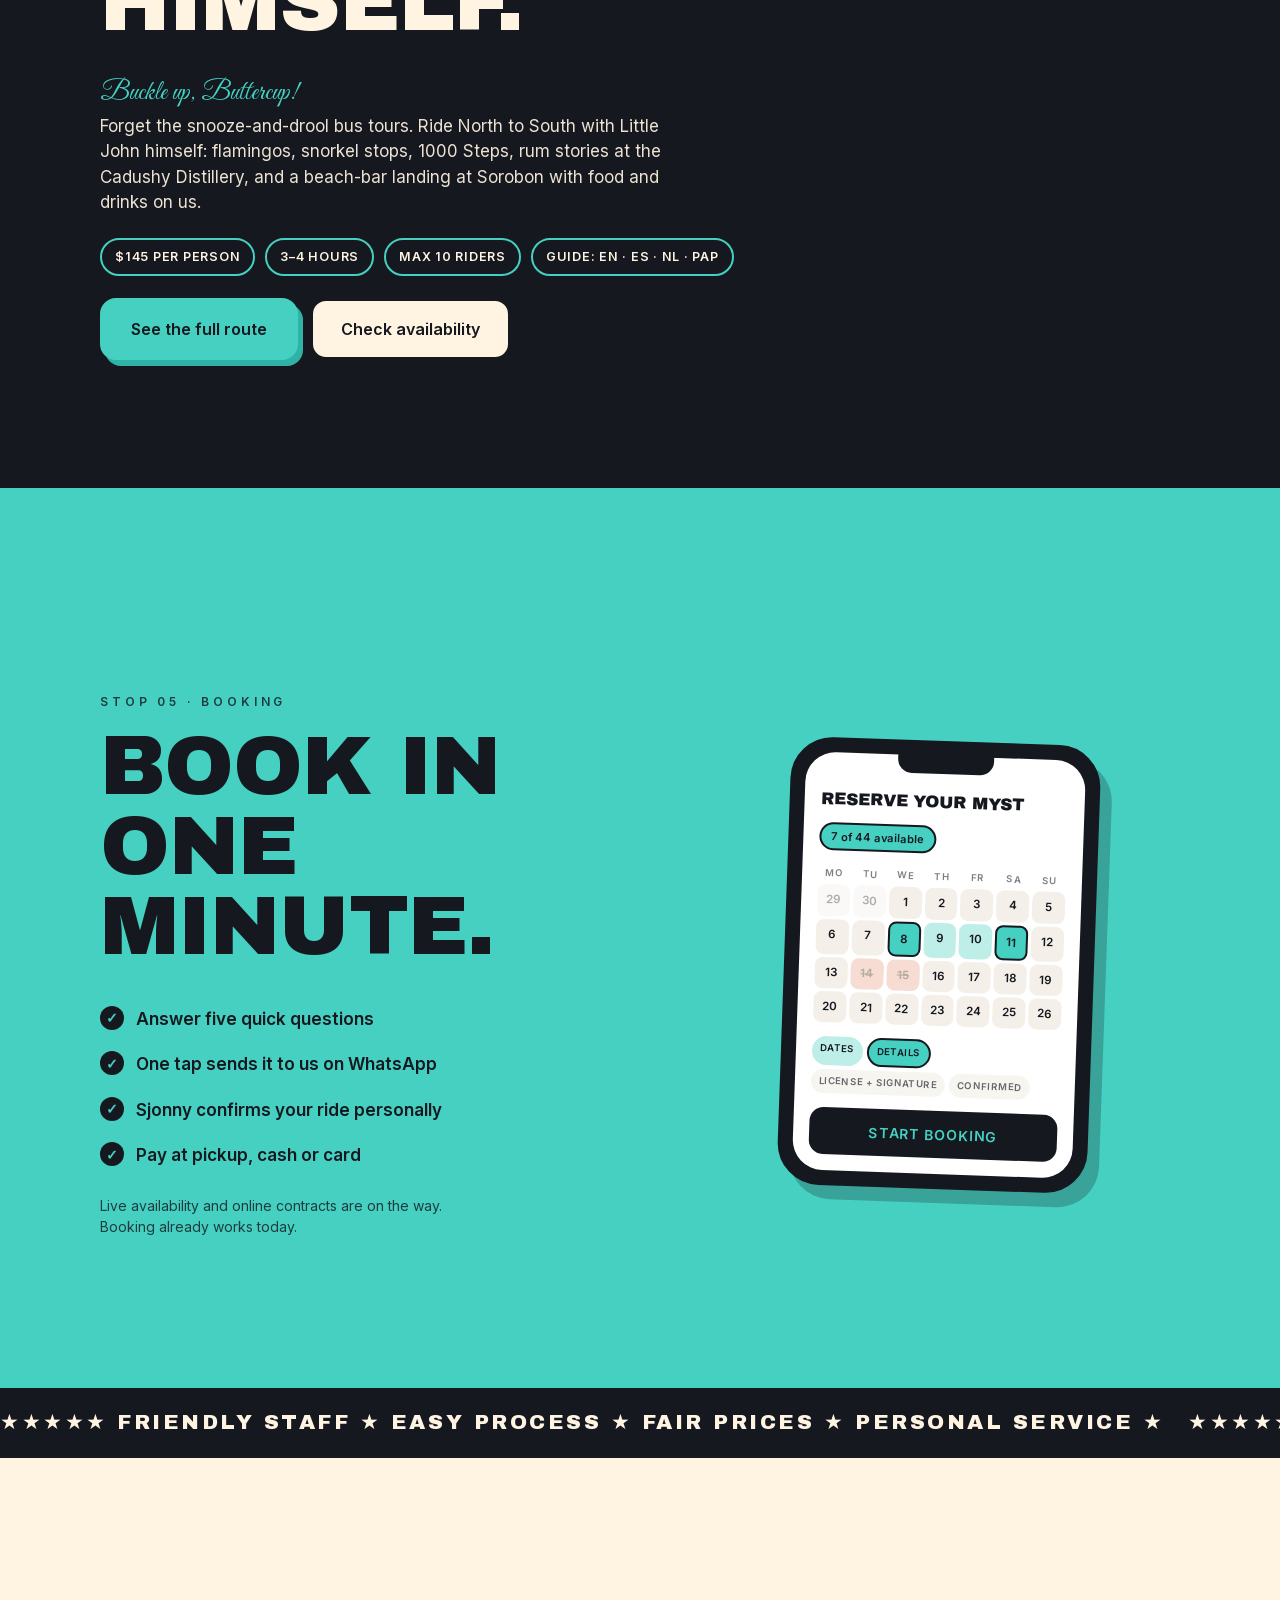
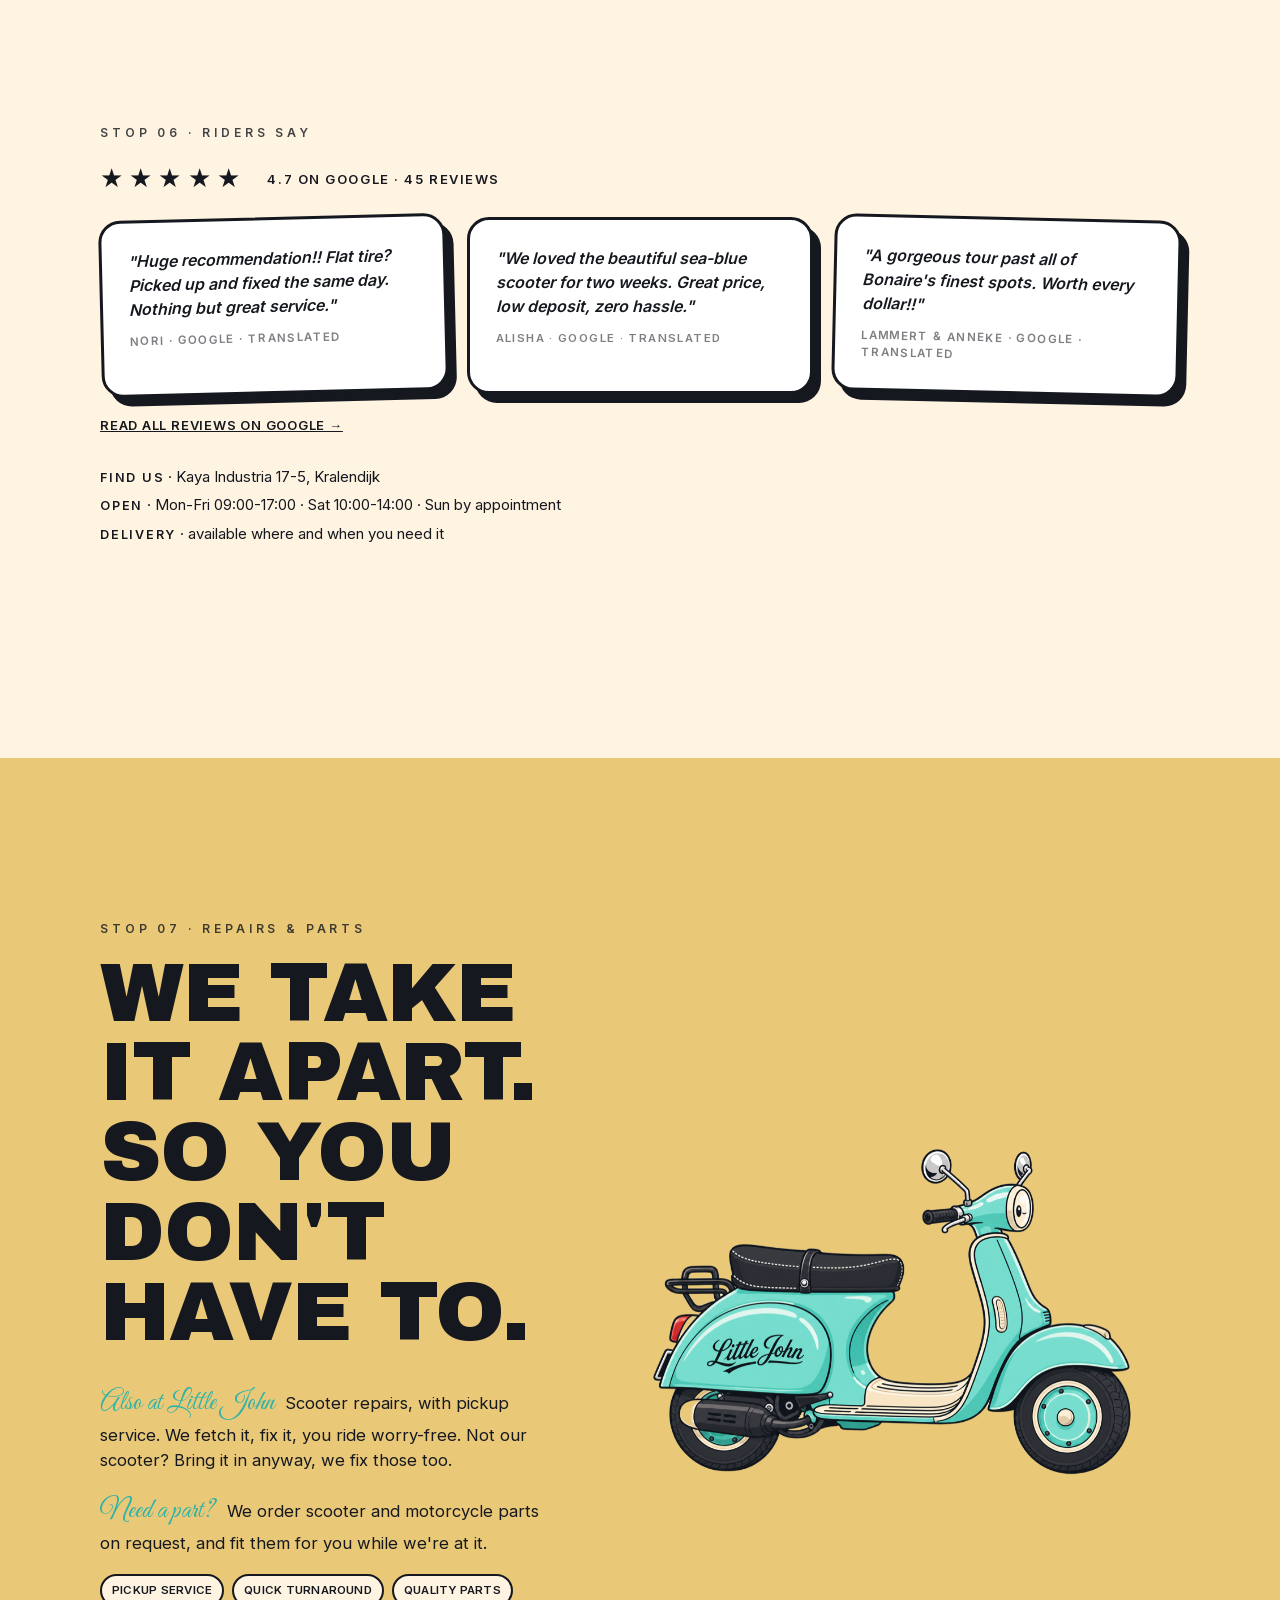
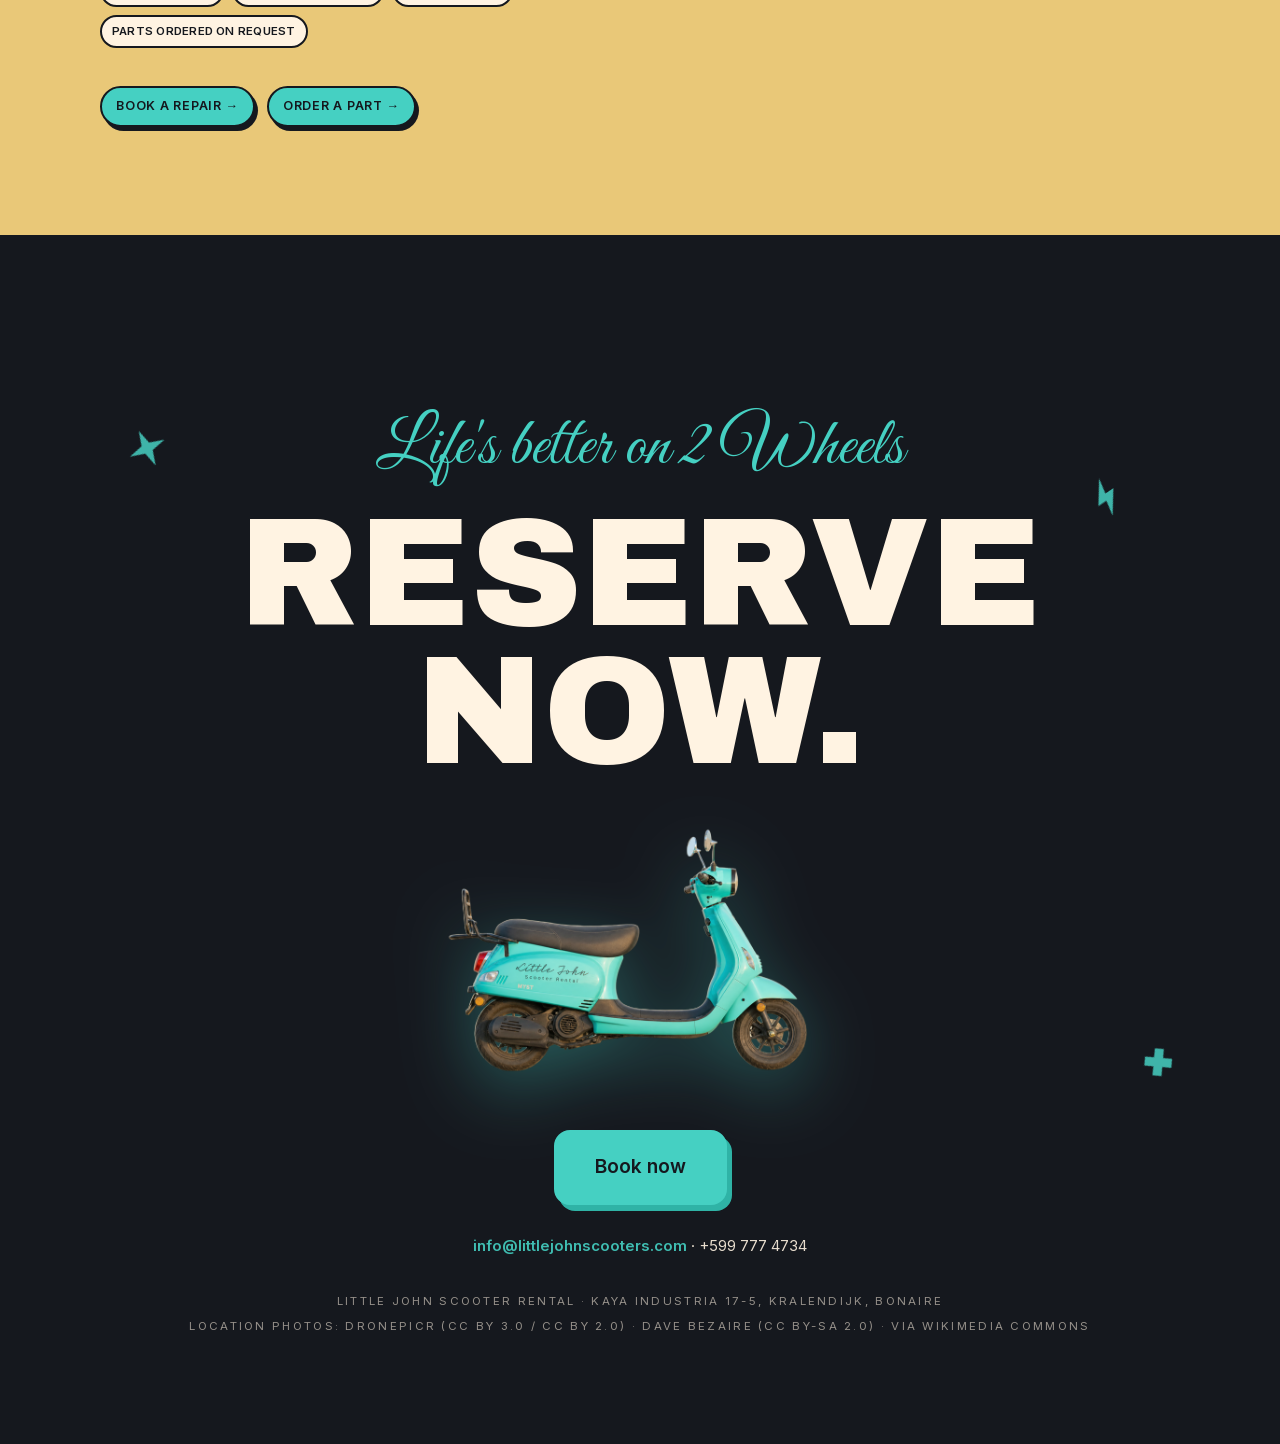
==== commit 10a53962: "Three quizzes on one engine: rental (2-month calendar), tour, repairs with skip Rental /book/: calen" ====
--- a/index.html
+++ b/index.html
@@ -184,7 +184,7 @@
       </ul>
       <div class="cta-row">
         <a class="btn btn-mint" href="tours/">See the full route</a>
-        <a class="btn btn-line" href="https://wa.me/5997774734?text=Hi%21%20I%27d%20like%20to%20check%20availability%20for%20the%20Island%20Tour." target="_blank" rel="noopener">Check availability</a>
+        <a class="btn btn-line" href="tours/book/">Check availability</a>
       </div>
     </div>
   </section>
@@ -254,8 +254,8 @@
         <p class="parts-line"><span class="script accent">Need a part?</span> We order scooter and motorcycle parts on request, and fit them for you while we're at it.</p>
         <ul class="badges repairs-badges"><li>Pickup service</li><li>Quick turnaround</li><li>Quality parts</li><li>Parts ordered on request</li></ul>
         <div class="cta-row">
-          <a class="chip-cta" href="https://wa.me/5997774734?text=Hi%21%20My%20scooter%20needs%20a%20repair." target="_blank" rel="noopener">WhatsApp the workshop →</a>
-          <a class="chip-cta" href="https://wa.me/5997774734?text=Hi%21%20I%27d%20like%20to%20order%20a%20part." target="_blank" rel="noopener">Order a part →</a>
+          <a class="chip-cta" href="repairs/">Book a repair →</a>
+          <a class="chip-cta" href="repairs/?type=parts">Order a part →</a>
         </div>
       </div>
       <div class="repairs-stage">
--- a/css/styles.css
+++ b/css/styles.css
@@ -403,6 +403,7 @@
 .q-opt:hover { transform: translate(1px, 2px); box-shadow: 1px 1px 0 var(--ink); }
 .q-opt.sel { background: var(--mint); }
 .q-field { display: block; margin-top: 14px; }
+.q-field[hidden], .q-est[hidden] { display: none; }
 .q-field span { display: block; font-size: 11.5px; font-weight: 700; letter-spacing: .14em; text-transform: uppercase; margin-bottom: 6px; }
 .q-input {
   width: 100%; font-family: var(--body); font-size: 17px; font-weight: 600; color: var(--ink);
@@ -412,6 +413,35 @@
 .q-chips { display: flex; flex-wrap: wrap; gap: 8px; margin-top: 10px; }
 .q-chip { font-size: 13.5px; font-weight: 700; background: #fff; border: 2px solid var(--ink); border-radius: 999px; padding: 8px 13px; cursor: pointer; box-shadow: 2px 3px 0 var(--ink); }
 .q-chip.sel { background: var(--mint); }
+.q-modes { margin-bottom: 14px; }
+.q-modes .q-opt { font-size: 13.5px; padding: 11px 10px; }
+
+/* tap-to-pick calendar, styled after the phone-mockup calendar; two months at a time */
+.cal2 { margin-top: 4px; }
+.cal2-nav-row { display: flex; align-items: center; justify-content: space-between; margin-bottom: 6px; }
+.cal2-months { display: grid; grid-template-columns: 1fr; gap: 14px; }
+@media (min-width: 700px) { .cal2-months { grid-template-columns: 1fr 1fr; gap: 18px; } }
+.cal2-title { font-family: var(--display); text-transform: uppercase; font-size: 13.5px; letter-spacing: .06em; text-align: center; margin-bottom: 6px; }
+.cal2-nav {
+  width: 36px; height: 36px; border-radius: 12px; border: 2px solid var(--ink);
+  background: #fff; font-weight: 700; font-size: 16px; cursor: pointer;
+  box-shadow: 2px 3px 0 var(--ink); line-height: 1;
+}
+.cal2-nav:hover:not(:disabled) { transform: translate(1px, 1px); box-shadow: 1px 1px 0 var(--ink); }
+.cal2-nav:disabled { opacity: .3; cursor: default; box-shadow: none; }
+.cal2-grid { display: grid; grid-template-columns: repeat(7, 1fr); gap: 4px; text-align: center; }
+.cal2-grid .dow { font-size: 10px; letter-spacing: .1em; opacity: .55; font-weight: 700; text-transform: uppercase; padding: 4px 0; }
+.cal2-day {
+  font-family: var(--body); font-size: 13.5px; font-weight: 600; color: var(--ink);
+  padding: 10px 0; border-radius: 10px; background: var(--cream);
+  border: 2px solid transparent; cursor: pointer;
+}
+.cal2-day:hover:not(:disabled):not(.edge) { border-color: var(--ink); }
+.cal2-day:disabled { opacity: .28; cursor: default; }
+.cal2-day.mid { background: #bdeee8; }
+.cal2-day.edge { background: var(--mint); border-color: var(--ink); font-weight: 700; }
+.cal2-hint { font-size: 12.5px; opacity: .7; margin-top: 10px; min-height: 16px; }
+
 .q-est { margin-top: 16px; padding: 14px 16px; background: var(--cream); border: 3px dashed var(--ink); border-radius: 14px; font-size: 15px; font-weight: 600; }
 .q-est strong { font-family: var(--display); font-size: 22px; }
 .q-est em { display: block; font-style: normal; font-size: 12px; opacity: .7; margin-top: 2px; }
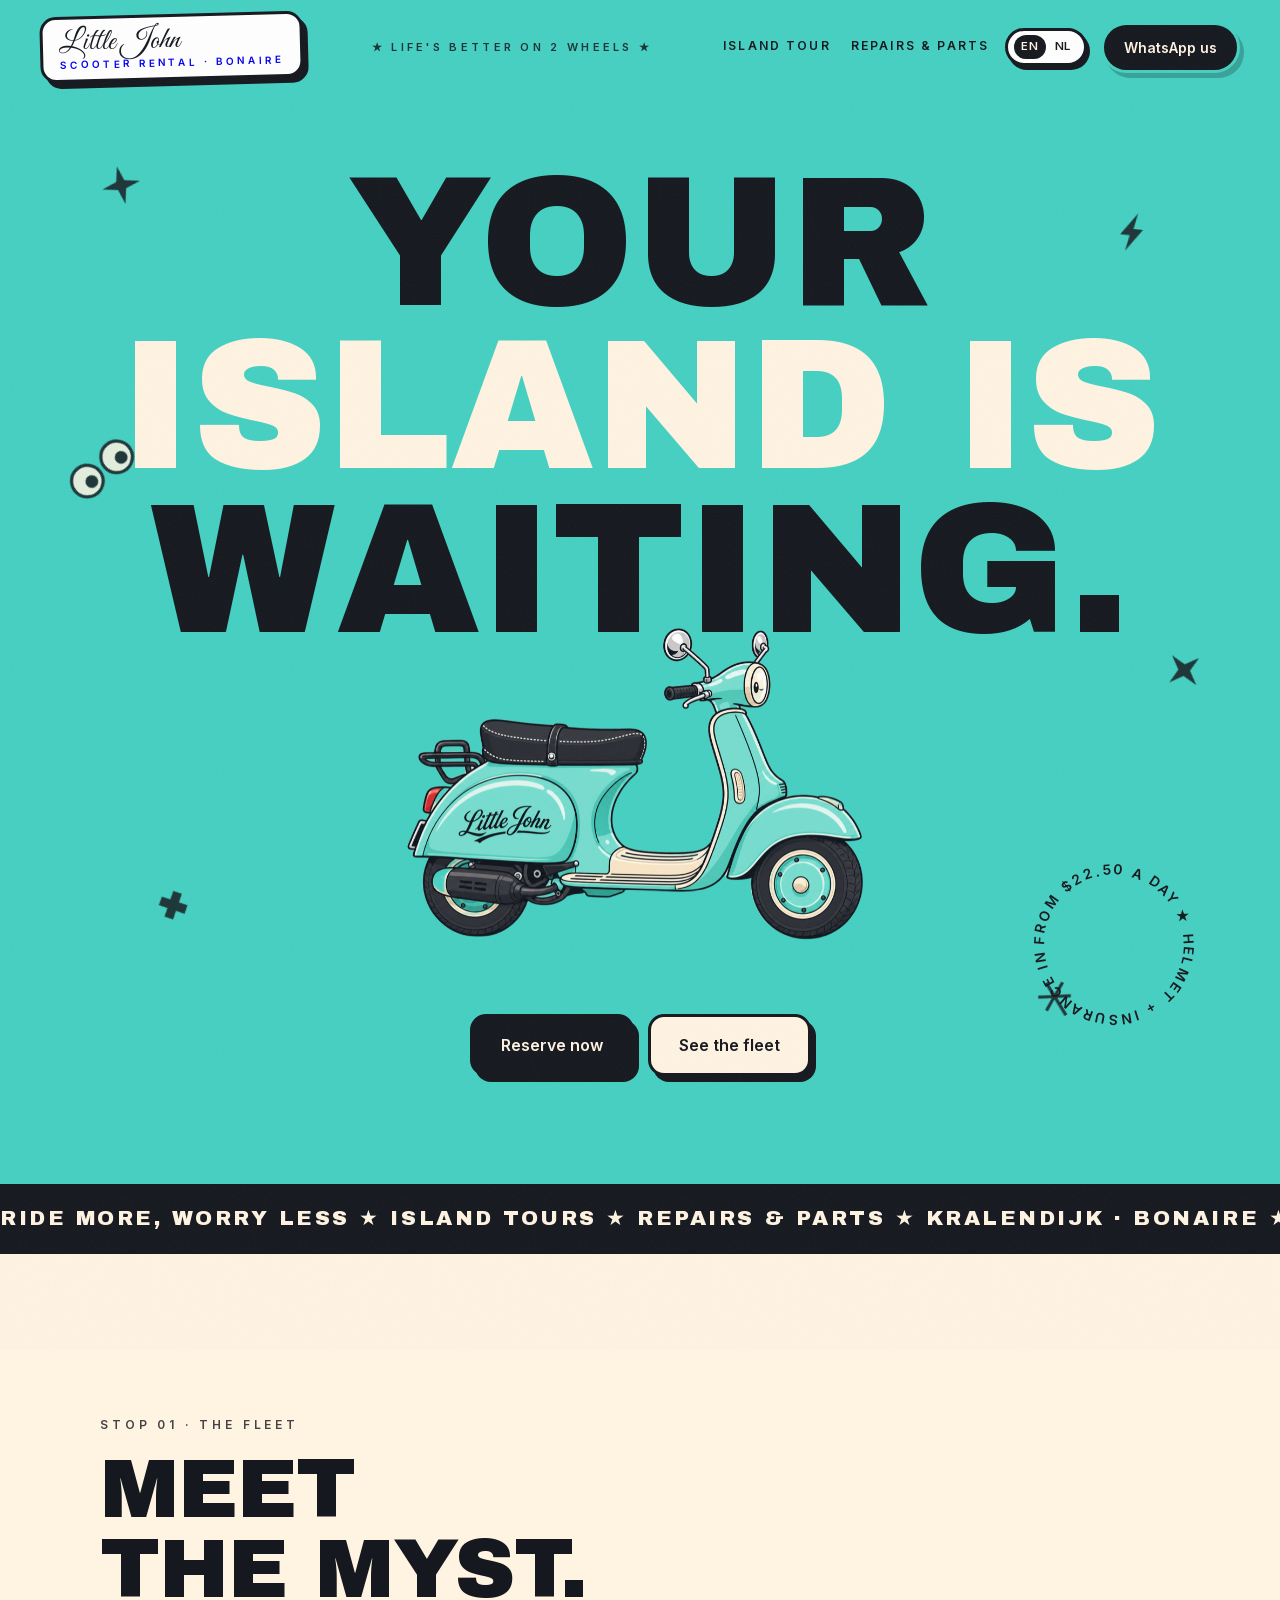
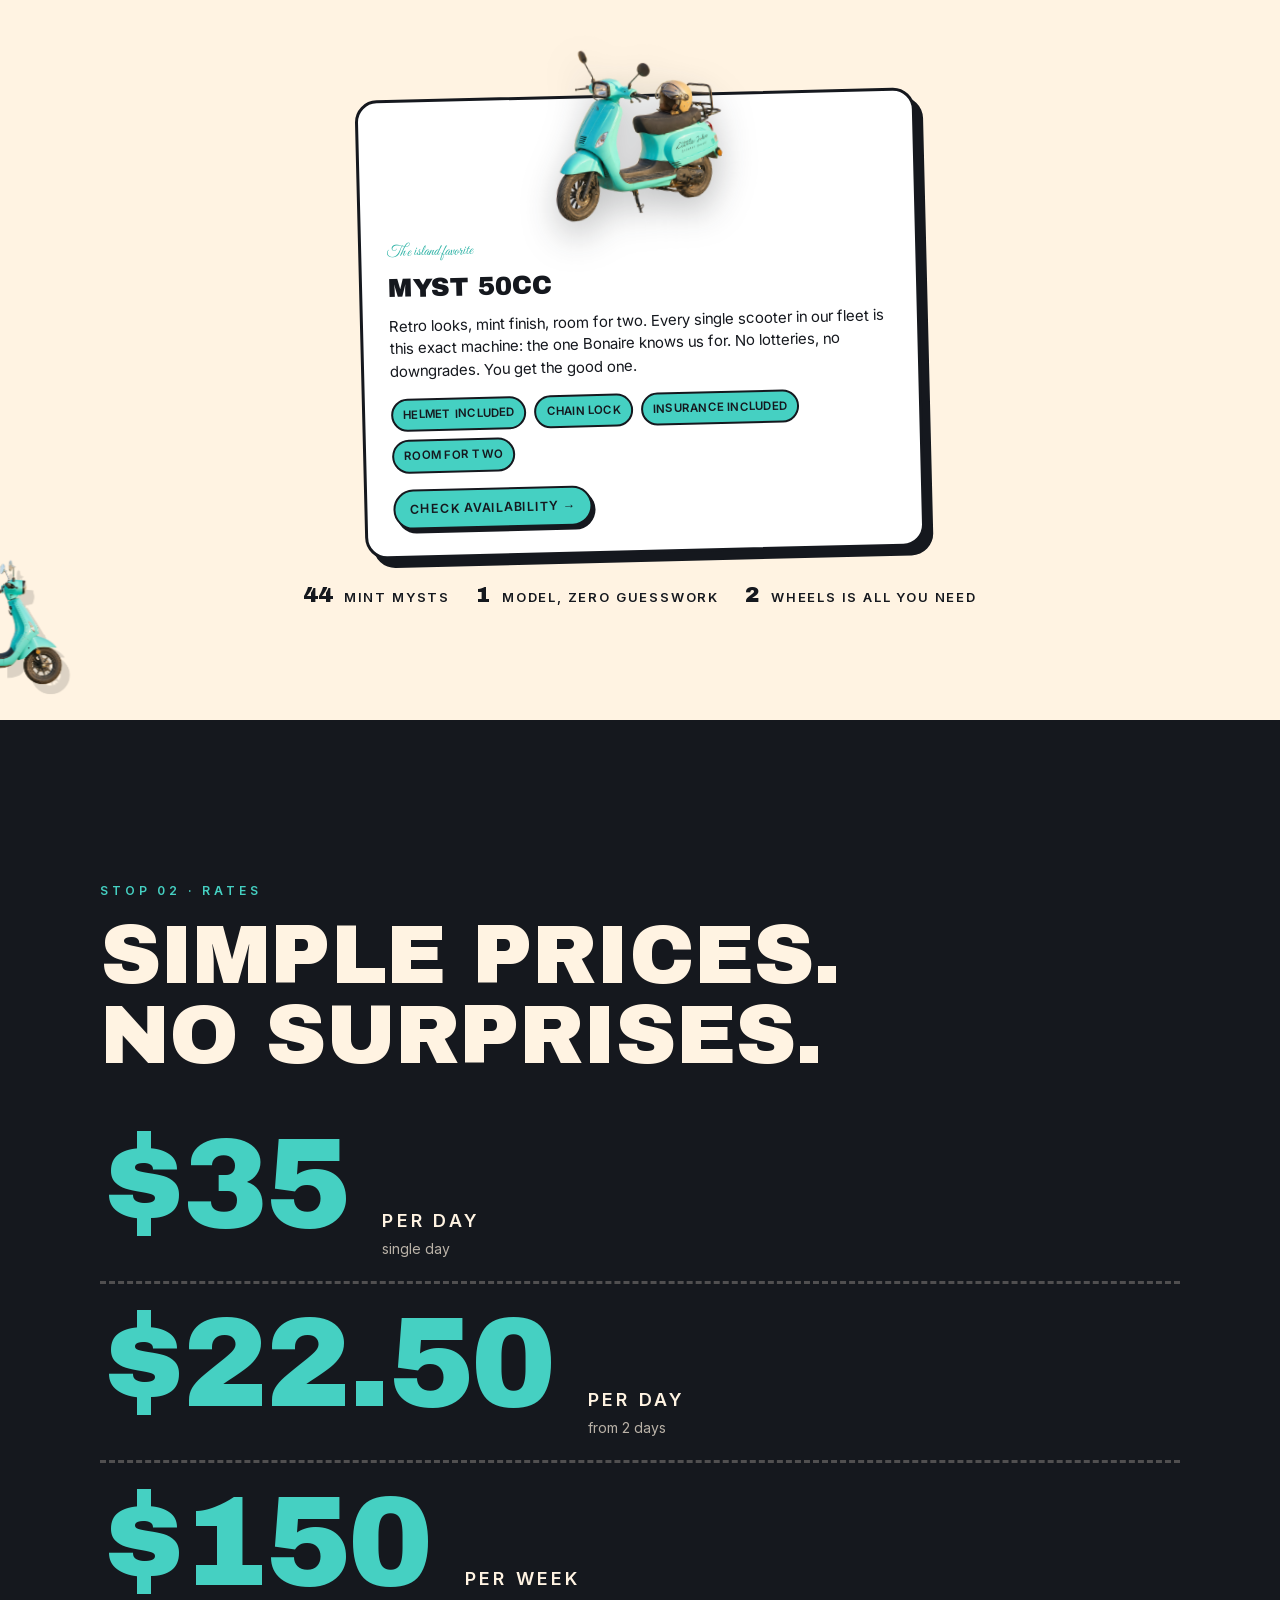
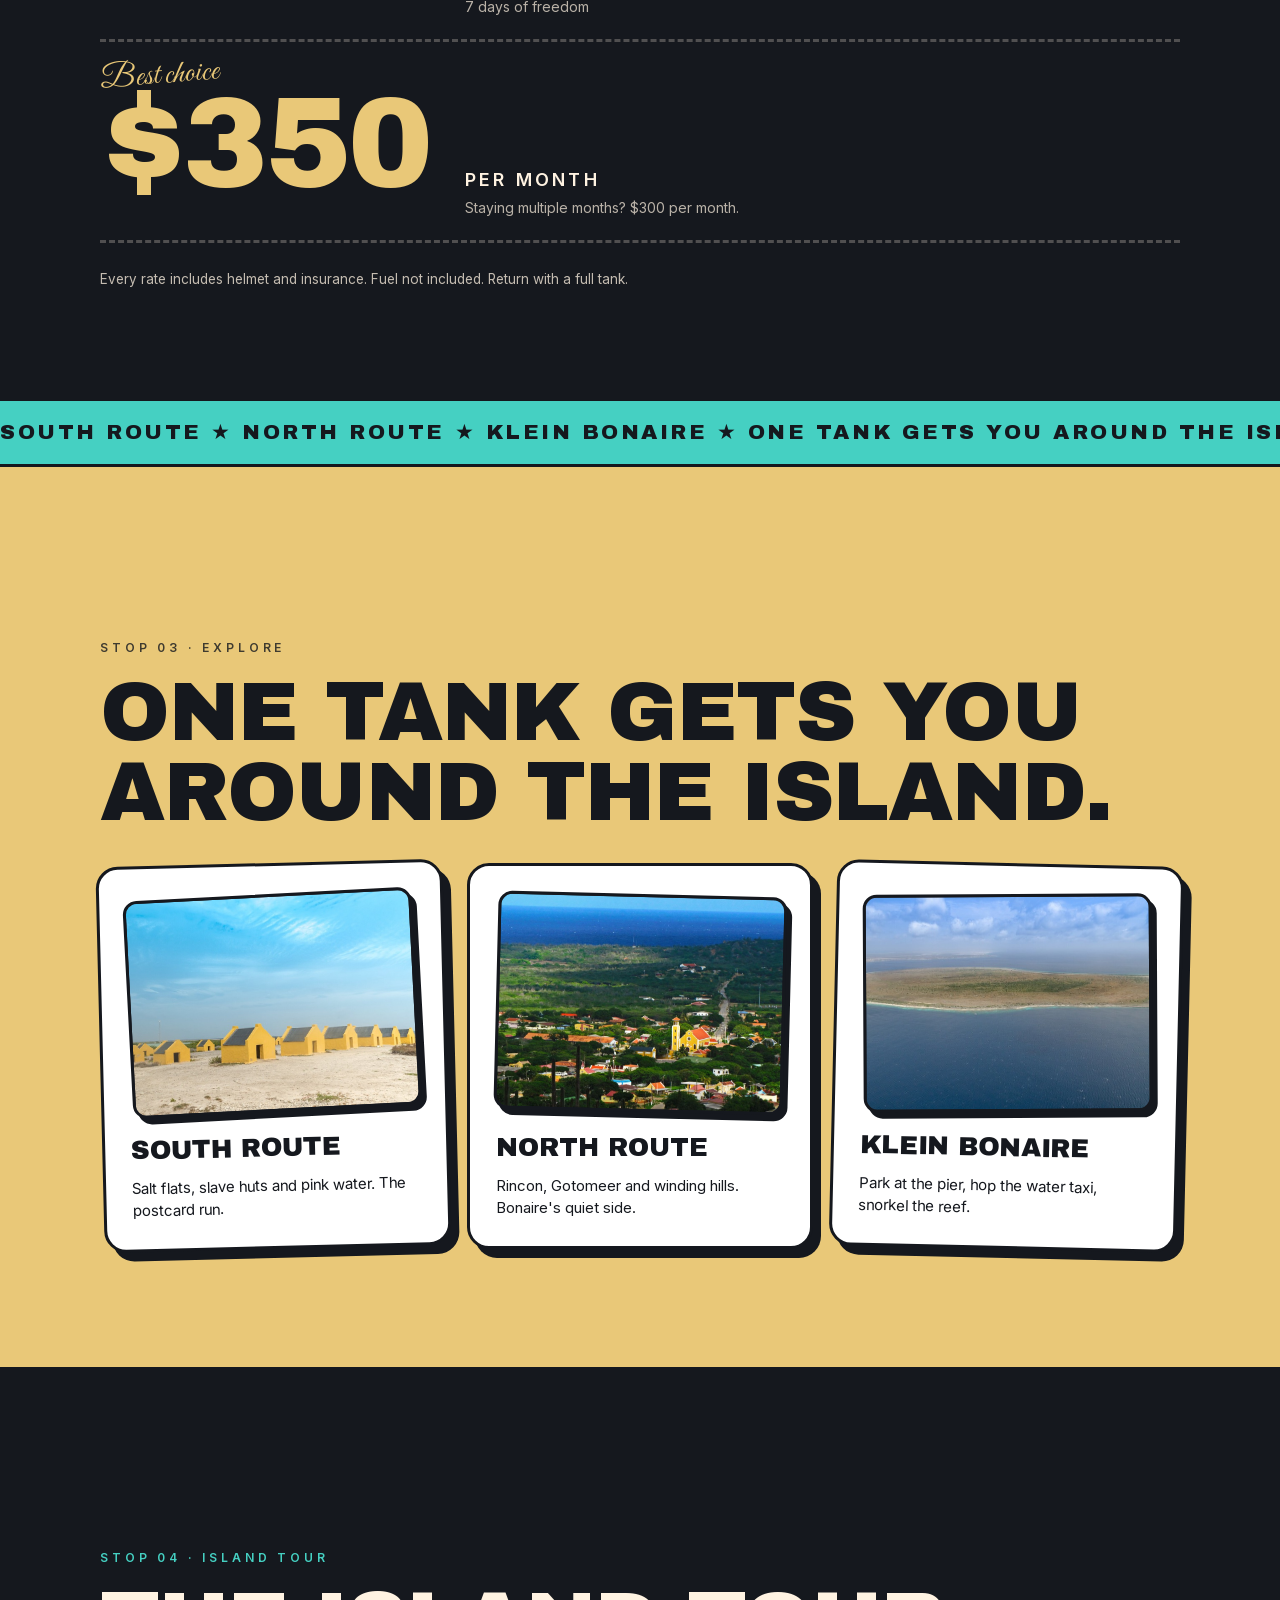
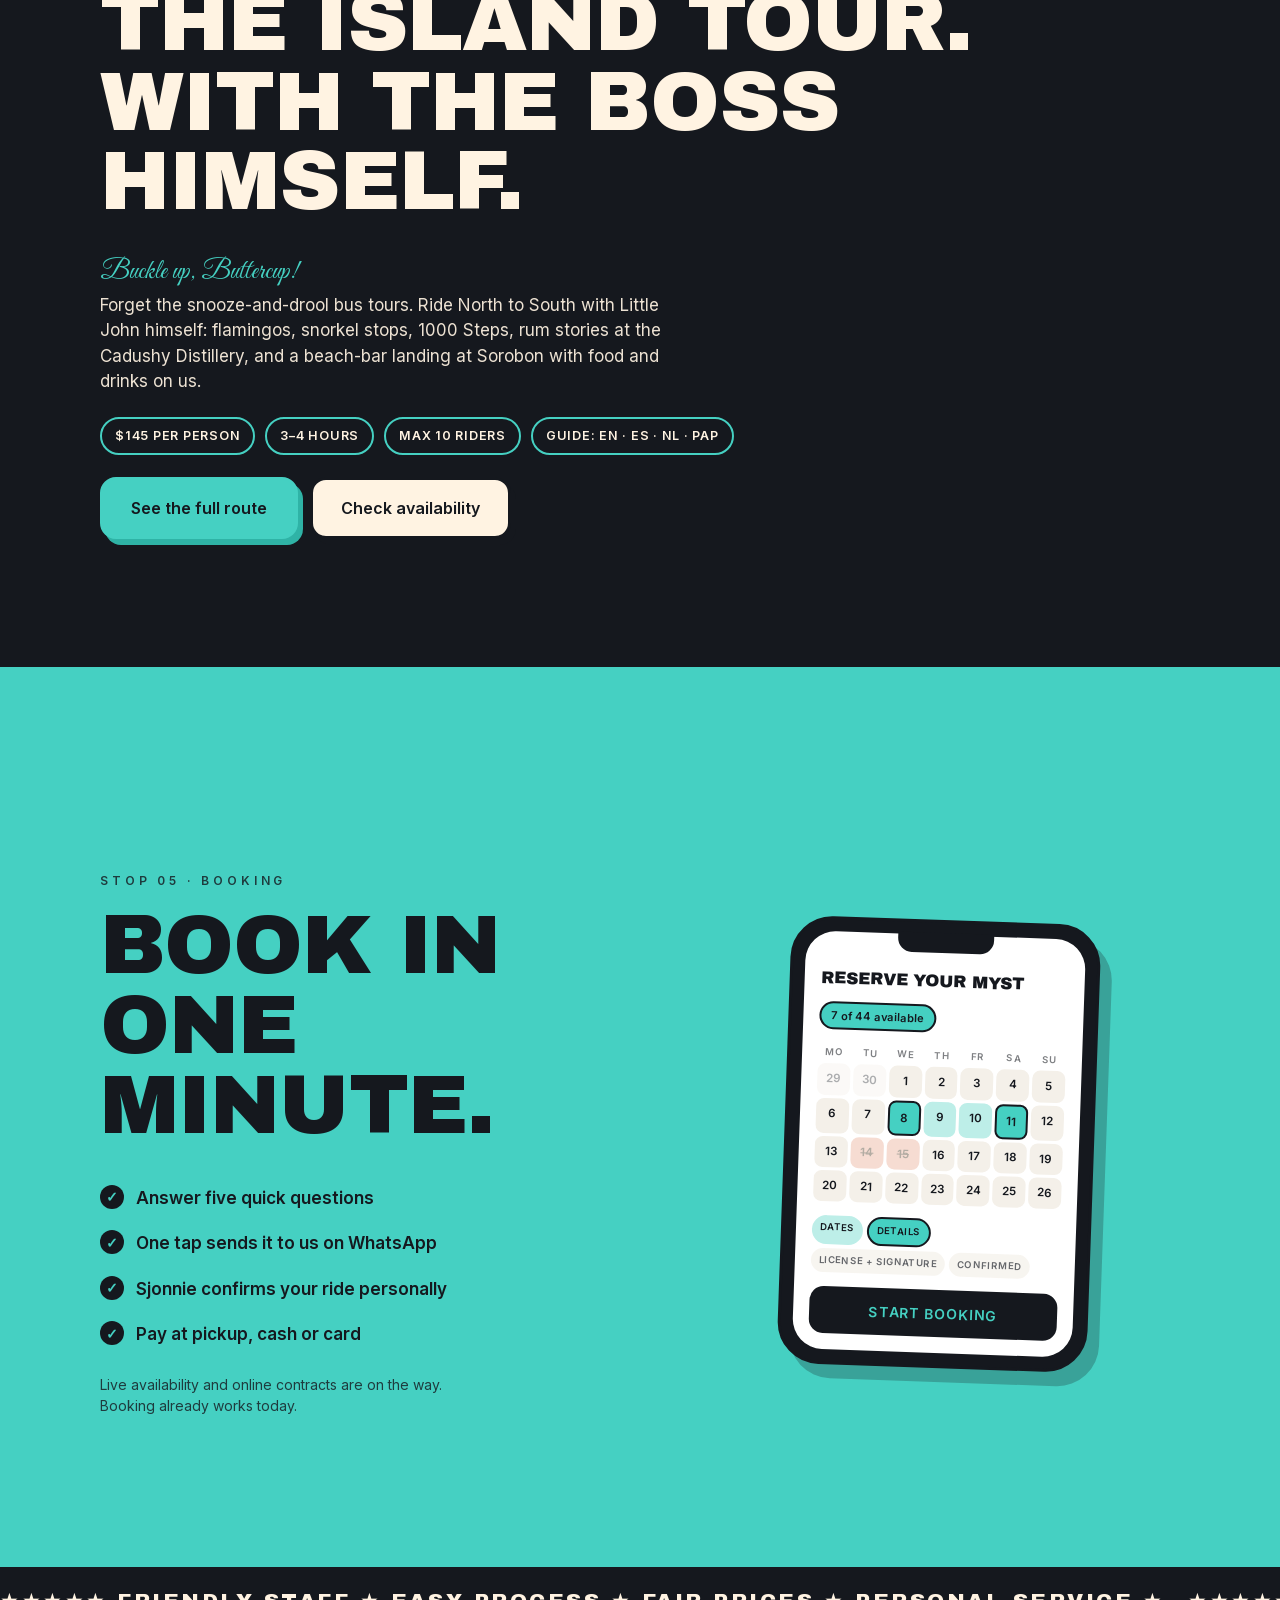
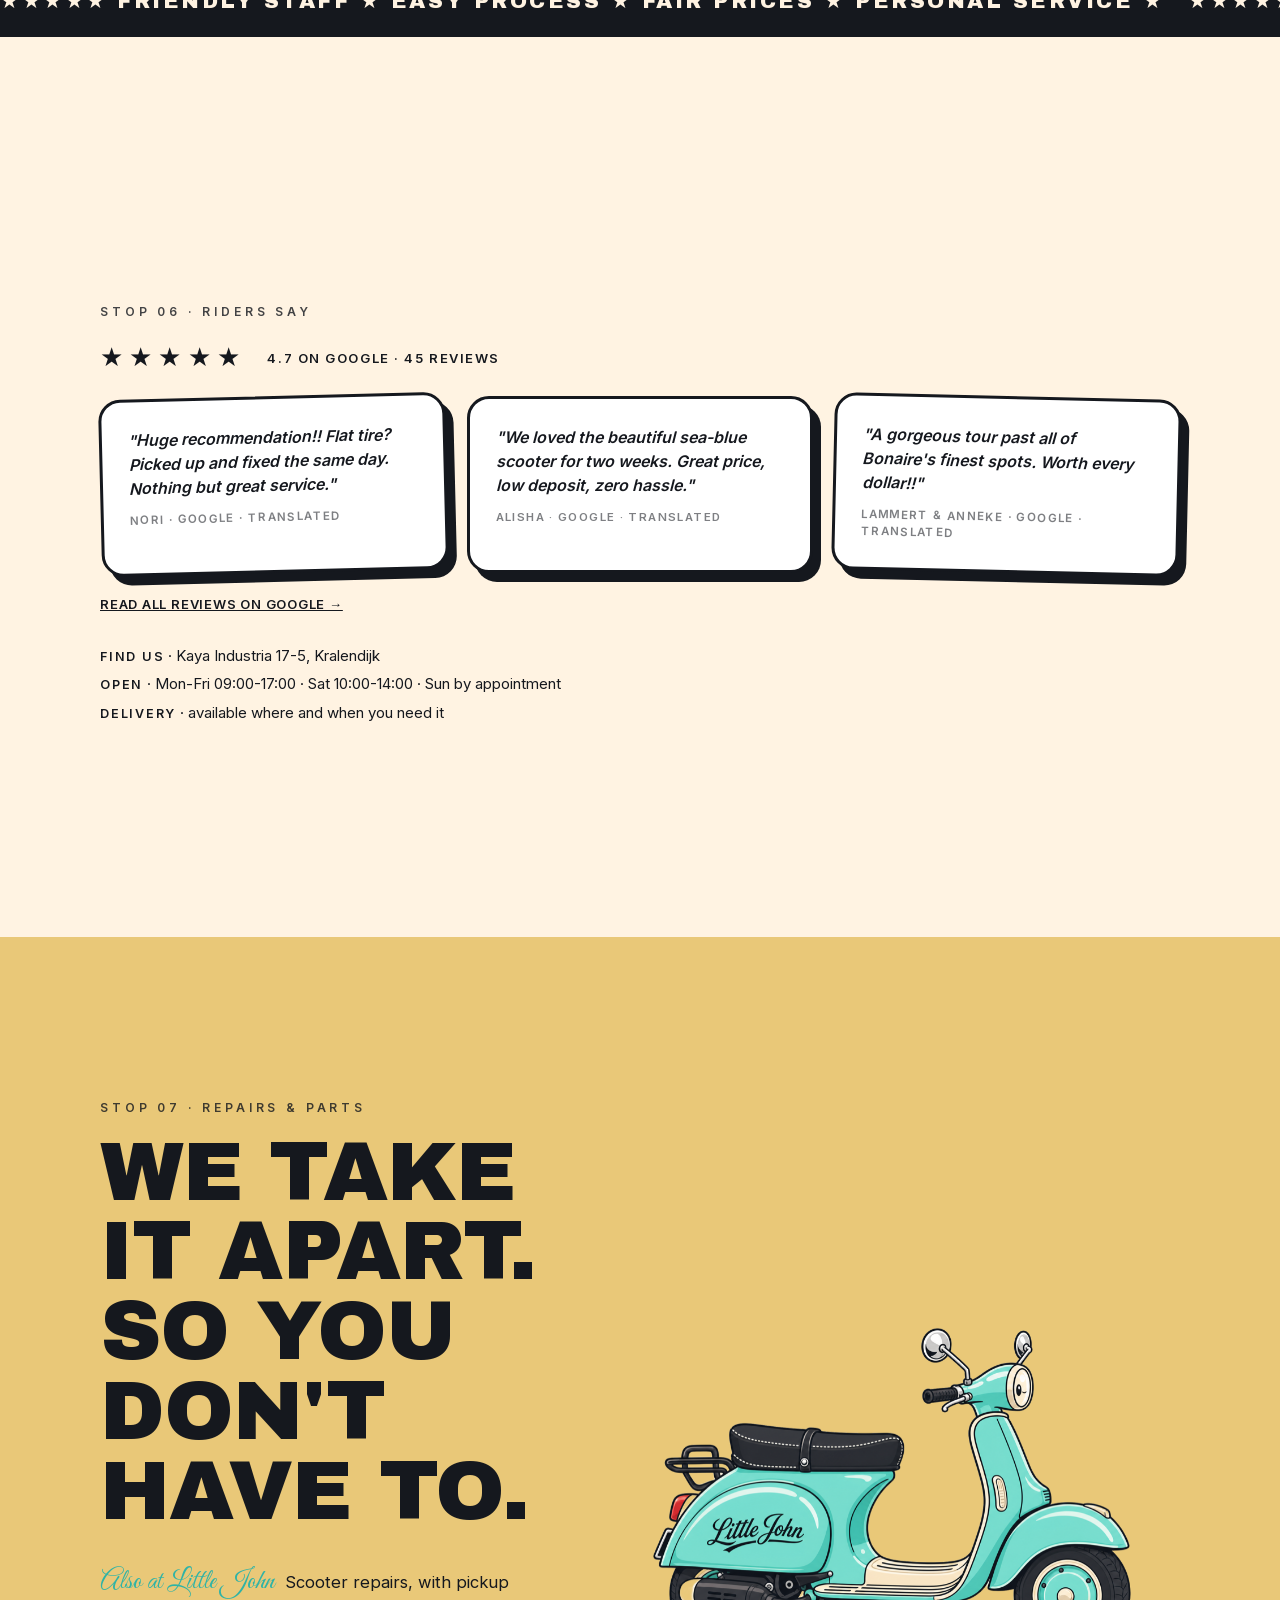
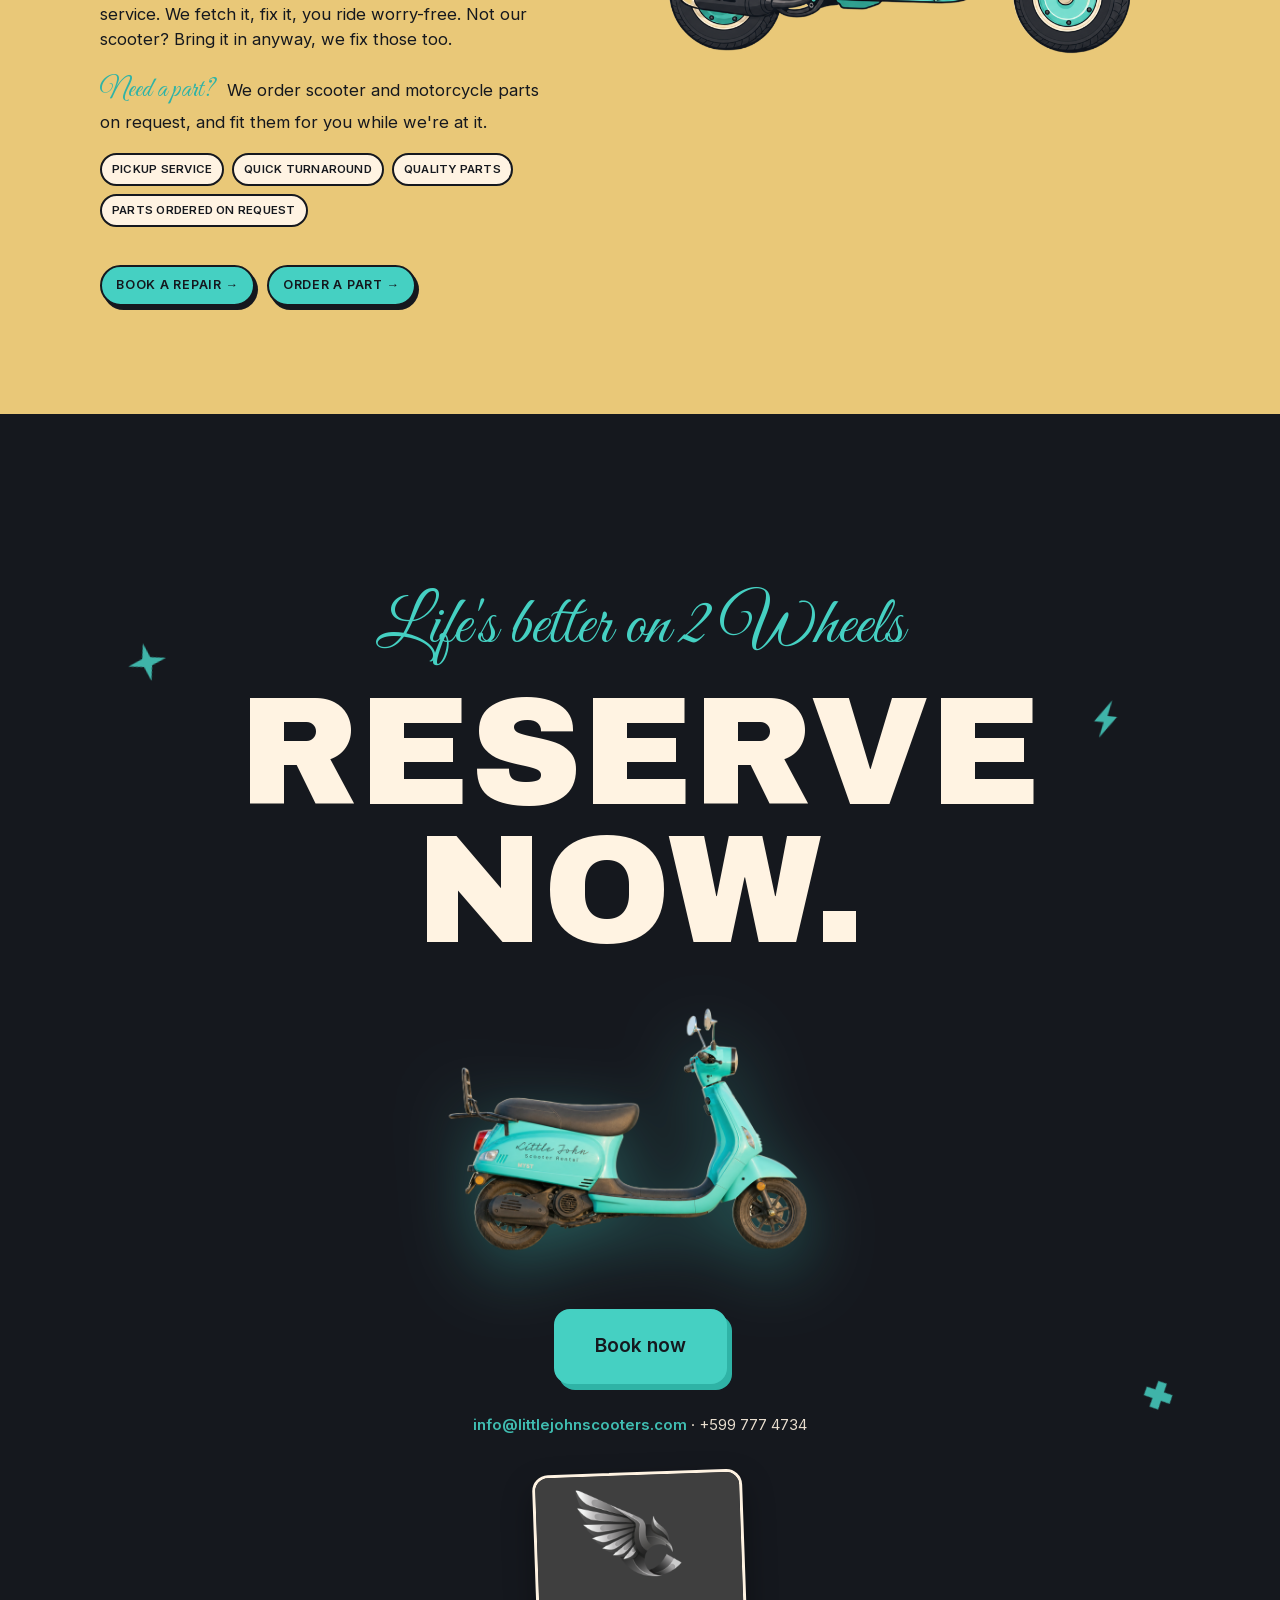
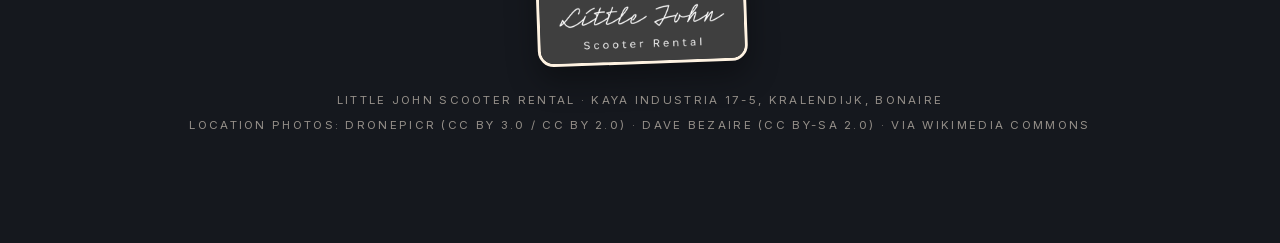
==== commit de048826: "Process Sjonnie's feedback round 1: new rates, name spelling, ÉÉN accents, pickup by appointment, fo" ====
--- a/index.html
+++ b/index.html
@@ -133,9 +133,10 @@
       <p class="kicker mint-k">Stop 02 · Rates</p>
       <h2 class="huge">Simple prices.<br>No surprises.</h2>
       <ul class="price-stack">
-        <li><span class="p-num">$22.50</span><span class="p-per">per day<em>from, multi-day</em></span></li>
-        <li><span class="p-num">$140</span><span class="p-per">per week<em>7 days of freedom</em></span></li>
-        <li class="best"><span class="p-flag script">Best choice</span><span class="p-num">$300</span><span class="p-per">per month<em>Staying longer? Monthly deals for interns.</em></span></li>
+        <li><span class="p-num">$35</span><span class="p-per">per day<em>single day</em></span></li>
+        <li><span class="p-num">$22.50</span><span class="p-per">per day<em>from 2 days</em></span></li>
+        <li><span class="p-num">$150</span><span class="p-per">per week<em>7 days of freedom</em></span></li>
+        <li class="best"><span class="p-flag script">Best choice</span><span class="p-num">$350</span><span class="p-per">per month<em>Staying multiple months? $300 per month.</em></span></li>
       </ul>
       <p class="smallprint">Every rate includes helmet and insurance. Fuel not included. Return with a full tank.</p>
     </div>
@@ -197,7 +198,7 @@
         <ul class="checks">
           <li>Answer five quick questions</li>
           <li>One tap sends it to us on WhatsApp</li>
-          <li>Sjonny confirms your ride personally</li>
+          <li>Sjonnie confirms your ride personally</li>
           <li>Pay at pickup, cash or card</li>
         </ul>
         <p class="note">Live availability and online contracts are on the way. Booking already works today.</p>
@@ -286,6 +287,7 @@
       </div>
       <p class="contact-line"><a href="mailto:info@littlejohnscooters.com">info@littlejohnscooters.com</a> · +599 777 4734</p>
       <footer>
+        <img class="brand-sticker" src="assets/img/logo-official.png" alt="Little John Scooter Rental logo" width="210" height="191" loading="lazy">
         <p class="credit">Little John Scooter Rental · Kaya Industria 17-5, Kralendijk, Bonaire</p>
         <p class="credit credit-photos">Location photos: Dronepicr (CC BY 3.0 / CC BY 2.0) · Dave Bezaire (CC BY-SA 2.0) · via Wikimedia Commons</p>
       </footer>
--- a/css/styles.css
+++ b/css/styles.css
@@ -473,3 +473,6 @@
   .route-num { min-width: 56px; width: max-content; }
   .topbar { flex-wrap: wrap; row-gap: 8px; }
 }
+
+/* official Sjonnie logo, framed as a footer sticker */
+.brand-sticker { width: 210px; height: auto; border-radius: 16px; border: 3px solid var(--cream); transform: rotate(-2deg); box-shadow: 0 14px 30px rgba(0,0,0,.35); margin: 0 0 22px; }
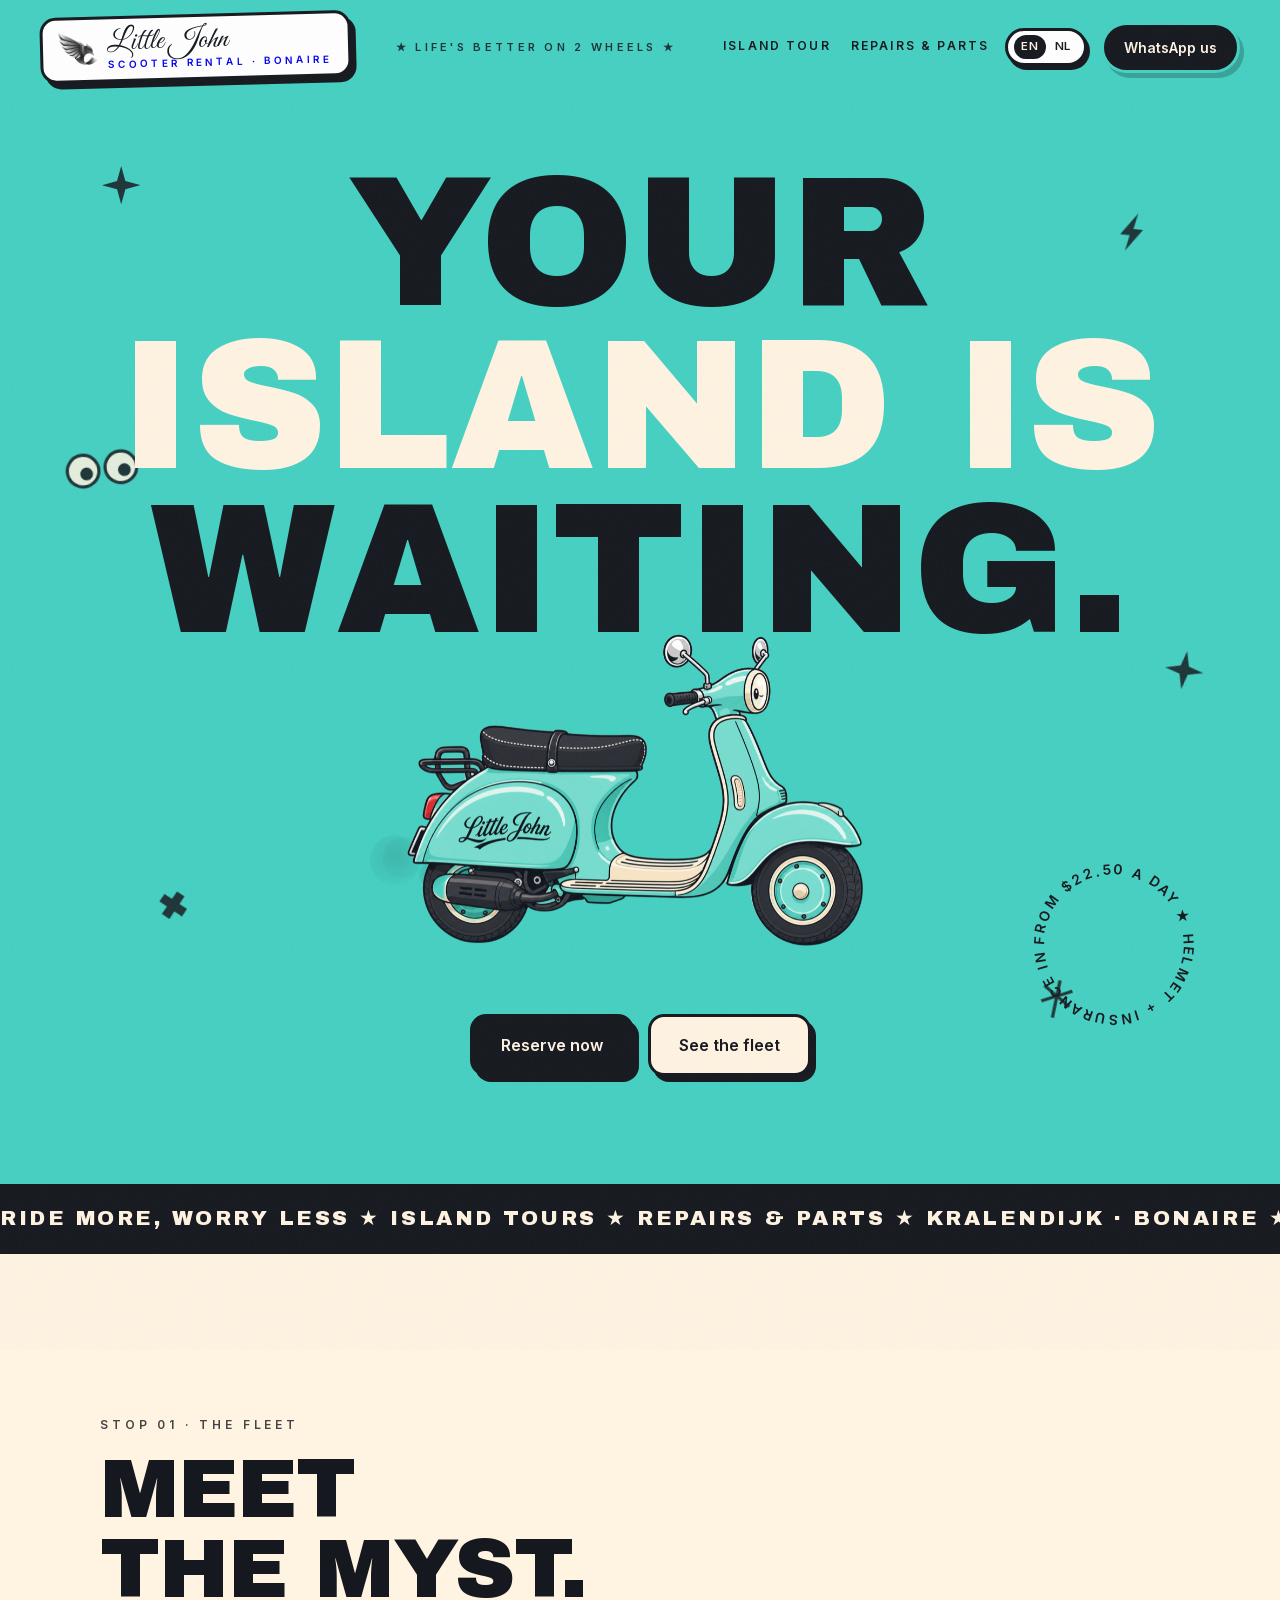
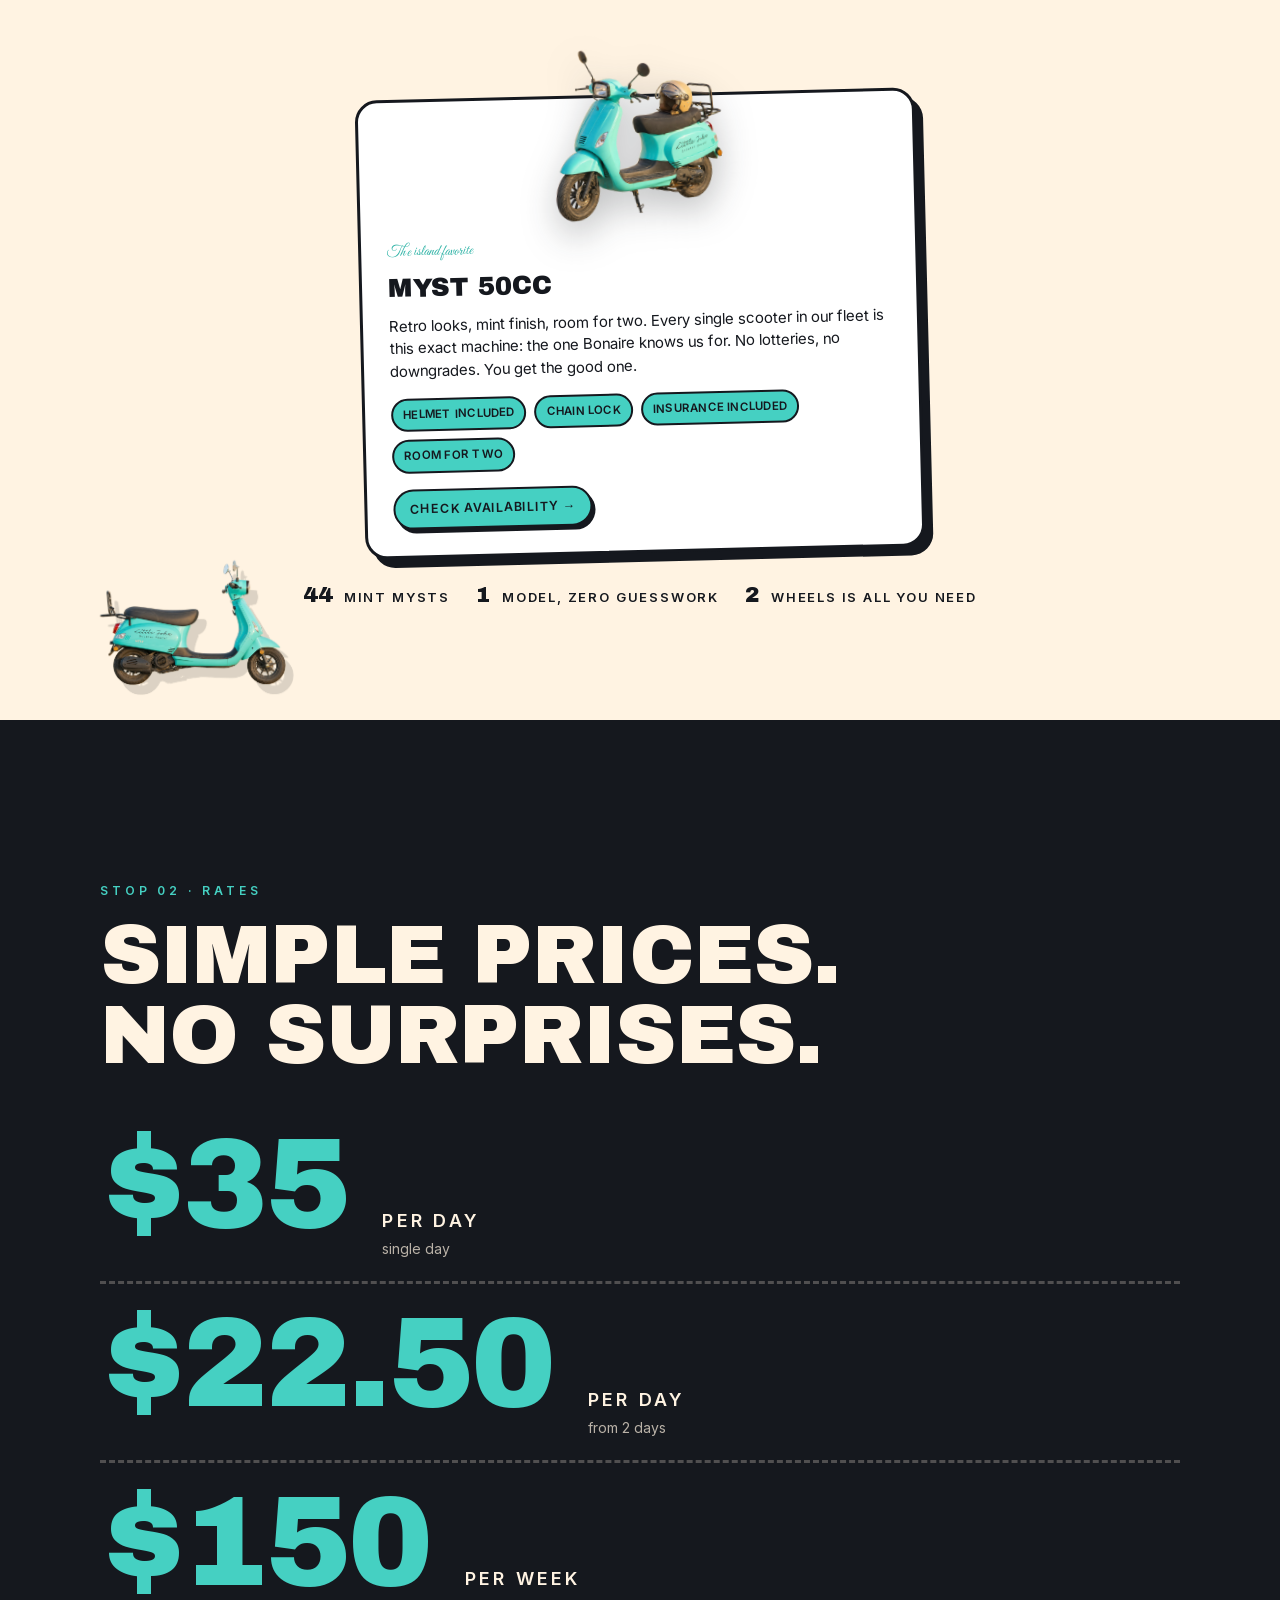
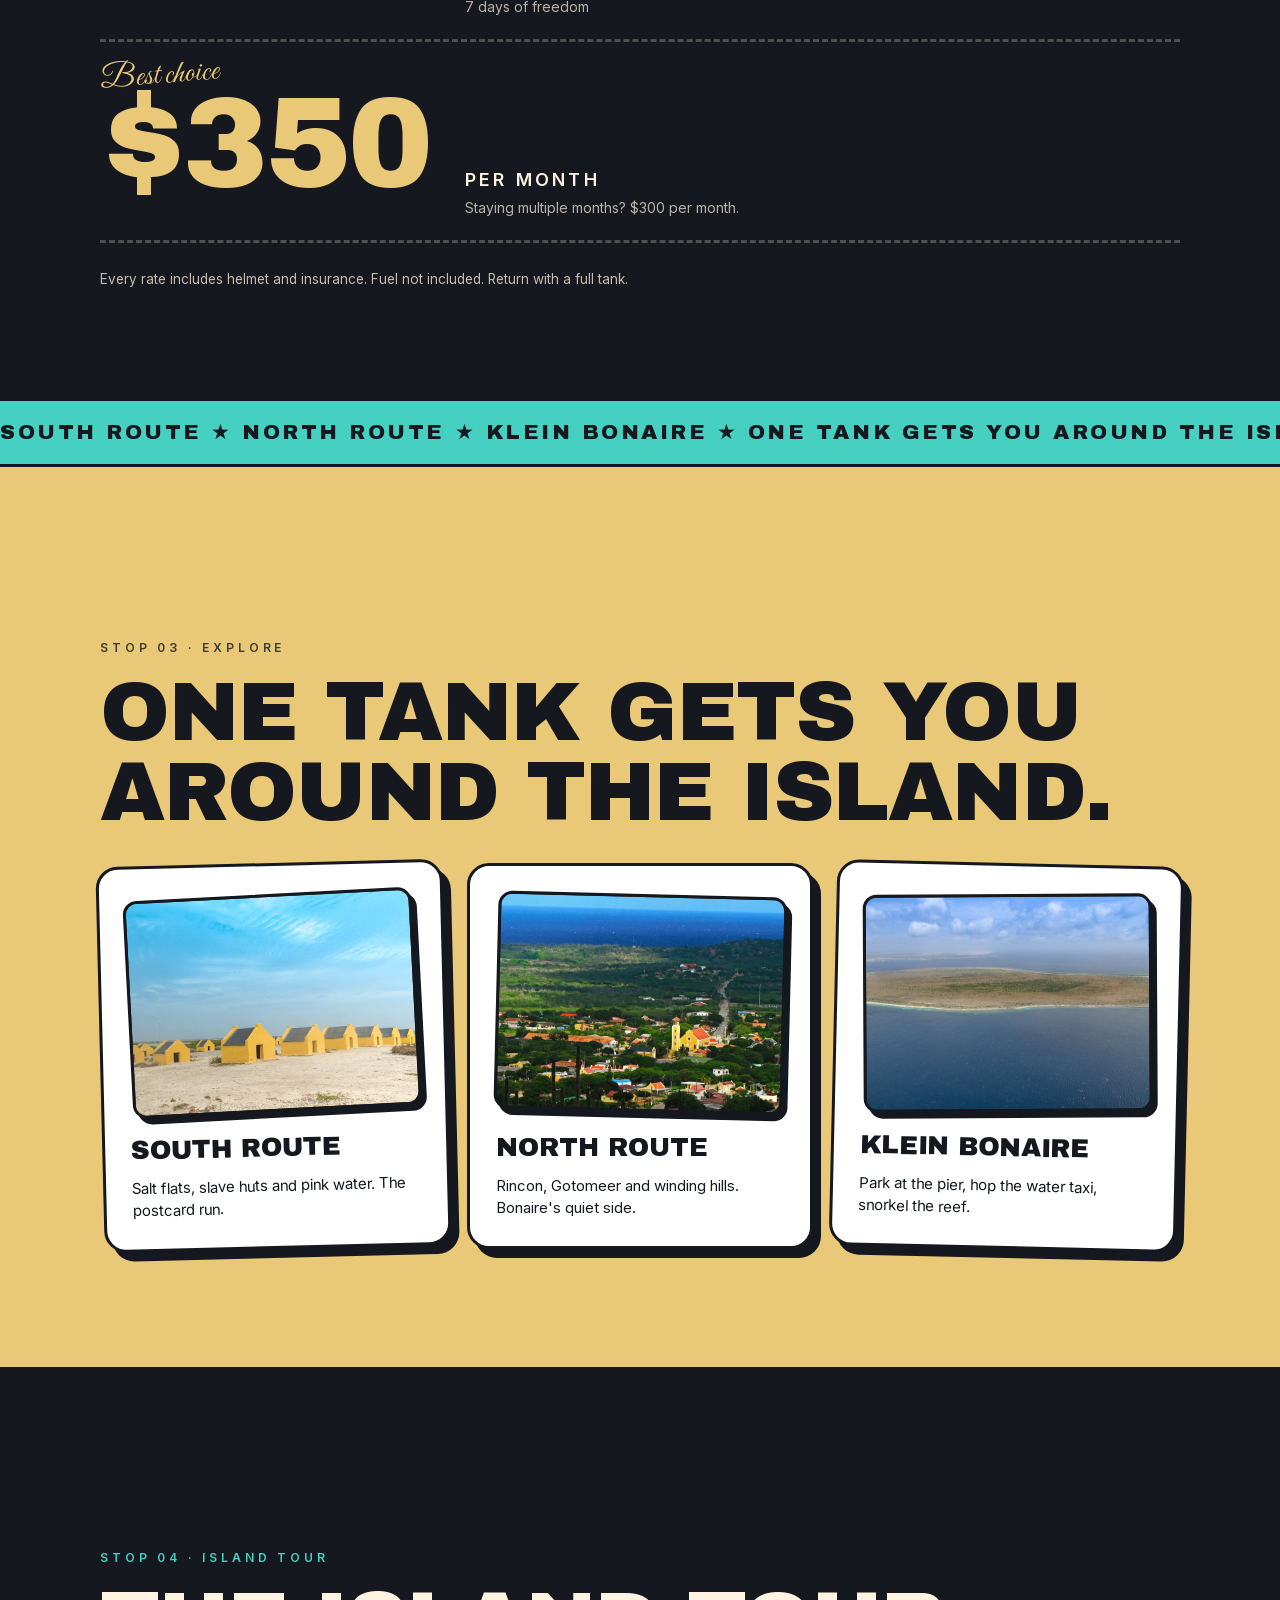
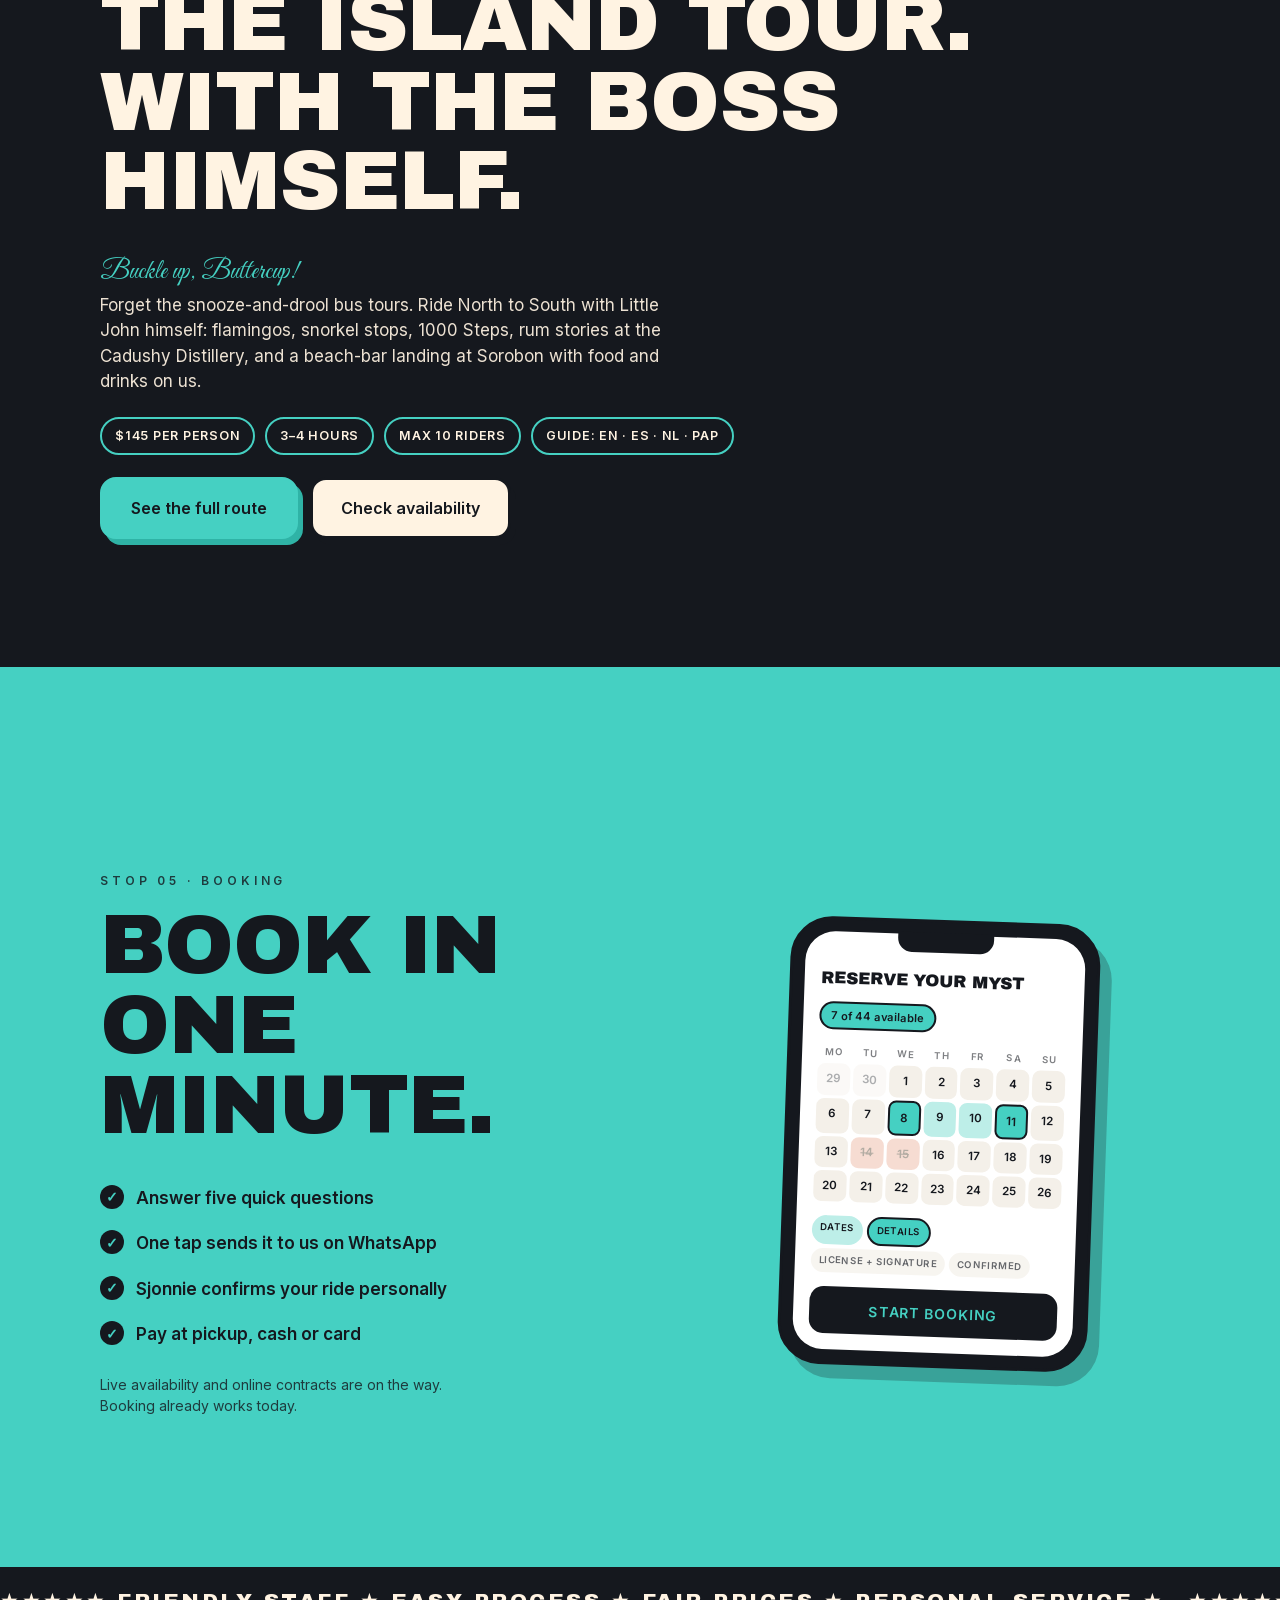
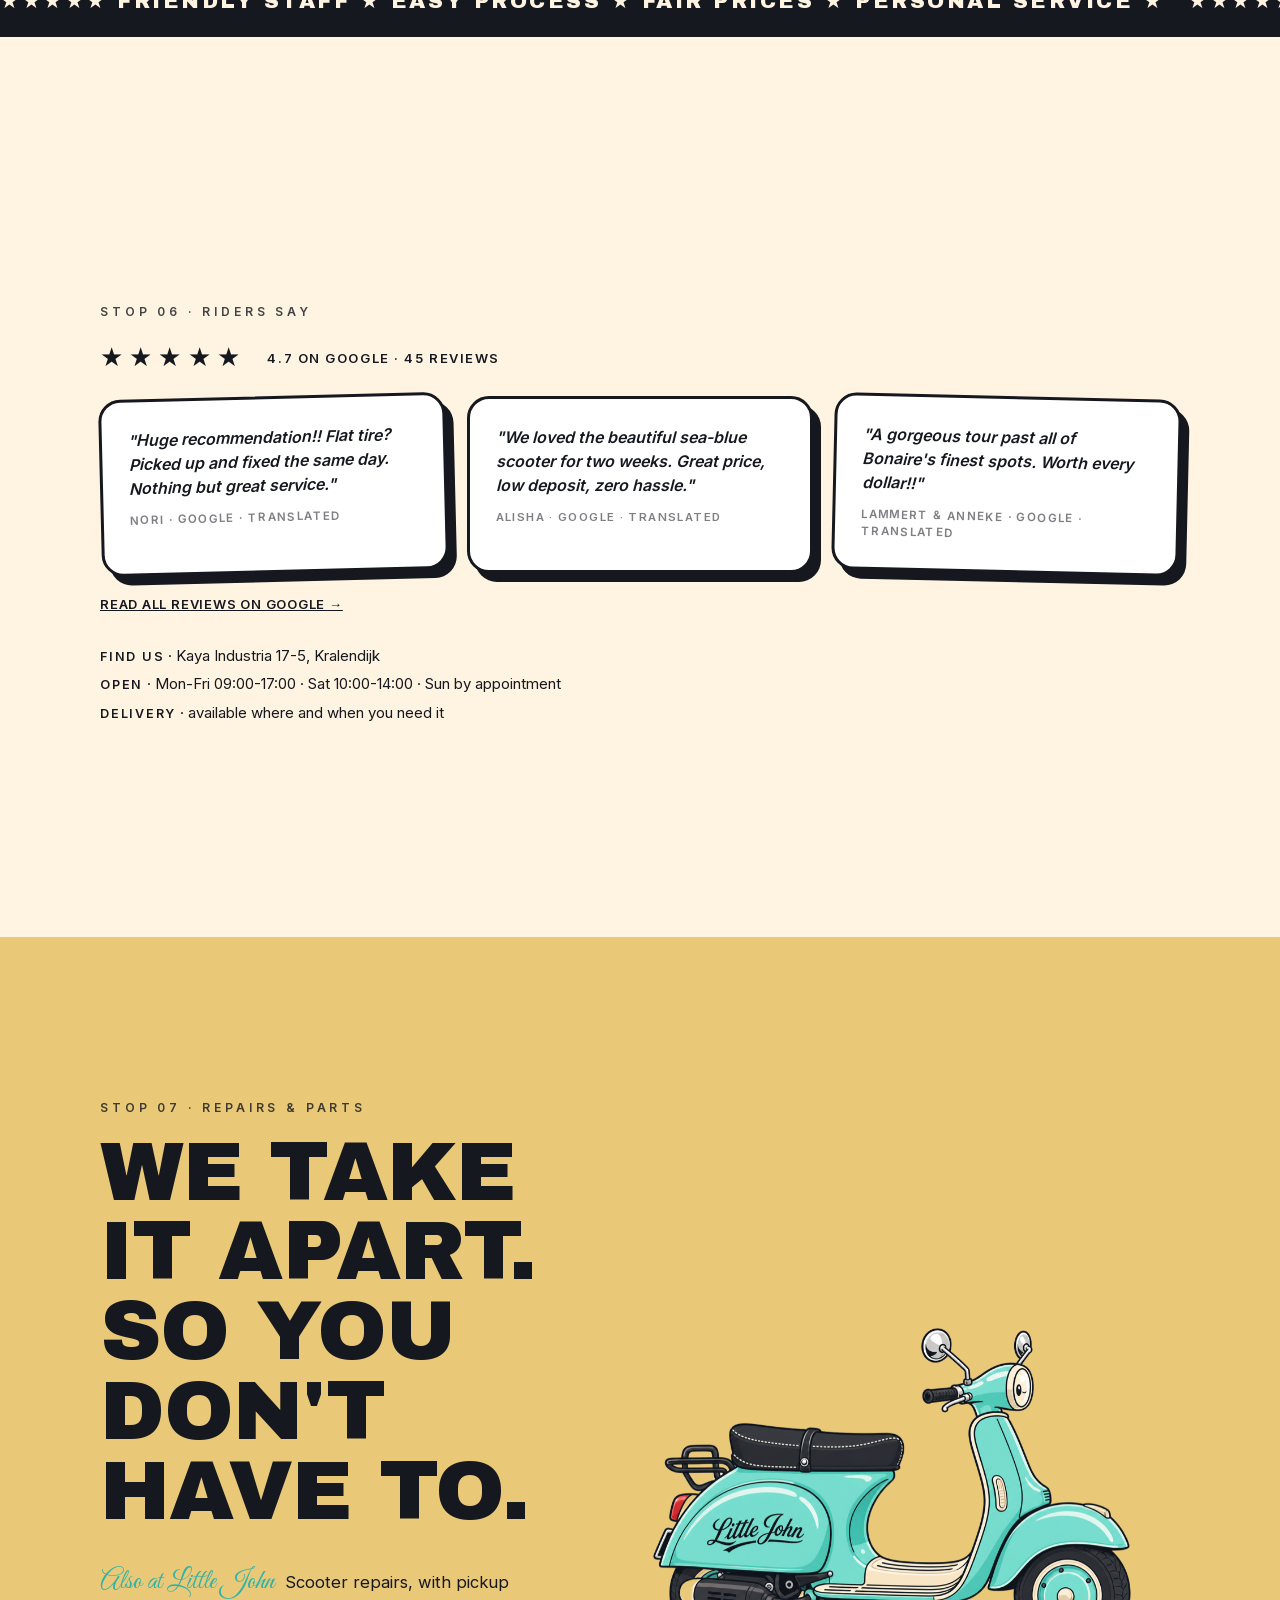
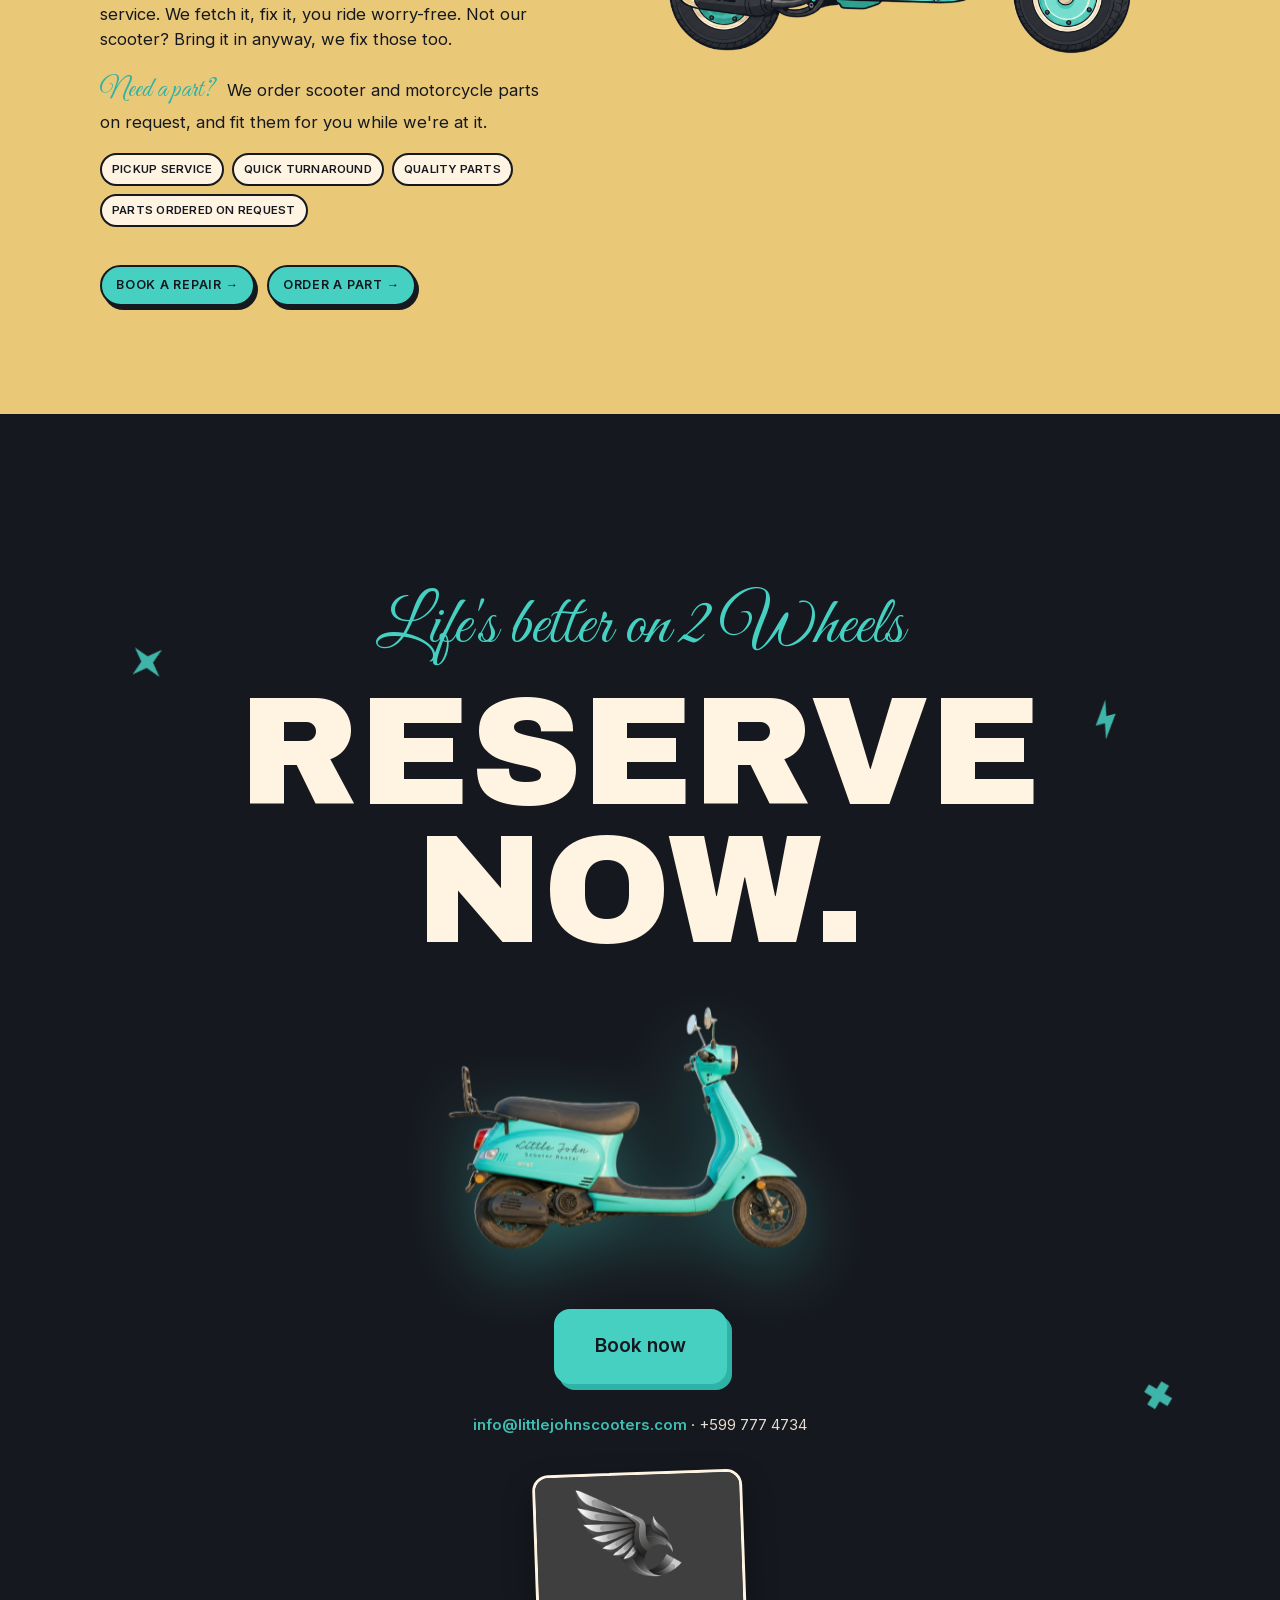
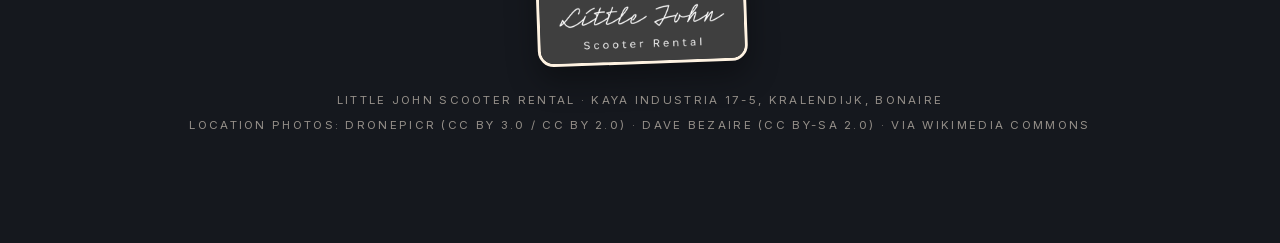
==== commit e4dcfa24: "Add Sjonnie's eagle emblem to the header lockup on all pages Extracted the emblem from his logo PDF " ====
--- a/index.html
+++ b/index.html
@@ -51,6 +51,7 @@
 
 <header class="topbar">
   <a class="lockup" href="./" aria-label="Little John Scooters home" style="text-decoration:none">
+    <img class="lockup-emblem" src="assets/img/emblem.png" alt="" width="38" height="32">
     <span class="script">Little John</span>
     <span class="caps">Scooter Rental · <em>Bonaire</em></span>
   </a>
--- a/css/styles.css
+++ b/css/styles.css
@@ -41,13 +41,14 @@
   mix-blend-mode: normal;
 }
 .lockup {
-  display: flex; flex-direction: column; line-height: 1;
+  display: grid; grid-template-columns: auto 1fr; column-gap: 10px; align-items: center; line-height: 1;
   background: #fff; border: 3px solid var(--ink); border-radius: 16px;
   padding: 8px 16px 10px; box-shadow: 5px 6px 0 var(--ink);
   transform: rotate(-1.5deg);
 }
-.lockup .script { font-family: var(--script); font-size: clamp(24px, 2.6vw, 30px); color: var(--ink); }
-.lockup .caps { font-size: clamp(8px, .9vw, 10px); letter-spacing: .3em; text-transform: uppercase; font-weight: 600; margin-top: 2px; }
+.lockup-emblem { grid-row: 1 / 3; width: 38px; height: auto; }
+.lockup .script { grid-column: 2; font-family: var(--script); font-size: clamp(24px, 2.6vw, 30px); color: var(--ink); }
+.lockup .caps { grid-column: 2; font-size: clamp(8px, .9vw, 10px); letter-spacing: .3em; text-transform: uppercase; font-weight: 600; margin-top: 2px; }
 .lockup .caps em { font-style: normal; }
 .tagbar {
   font-size: 11px; letter-spacing: .3em; text-transform: uppercase; font-weight: 600;
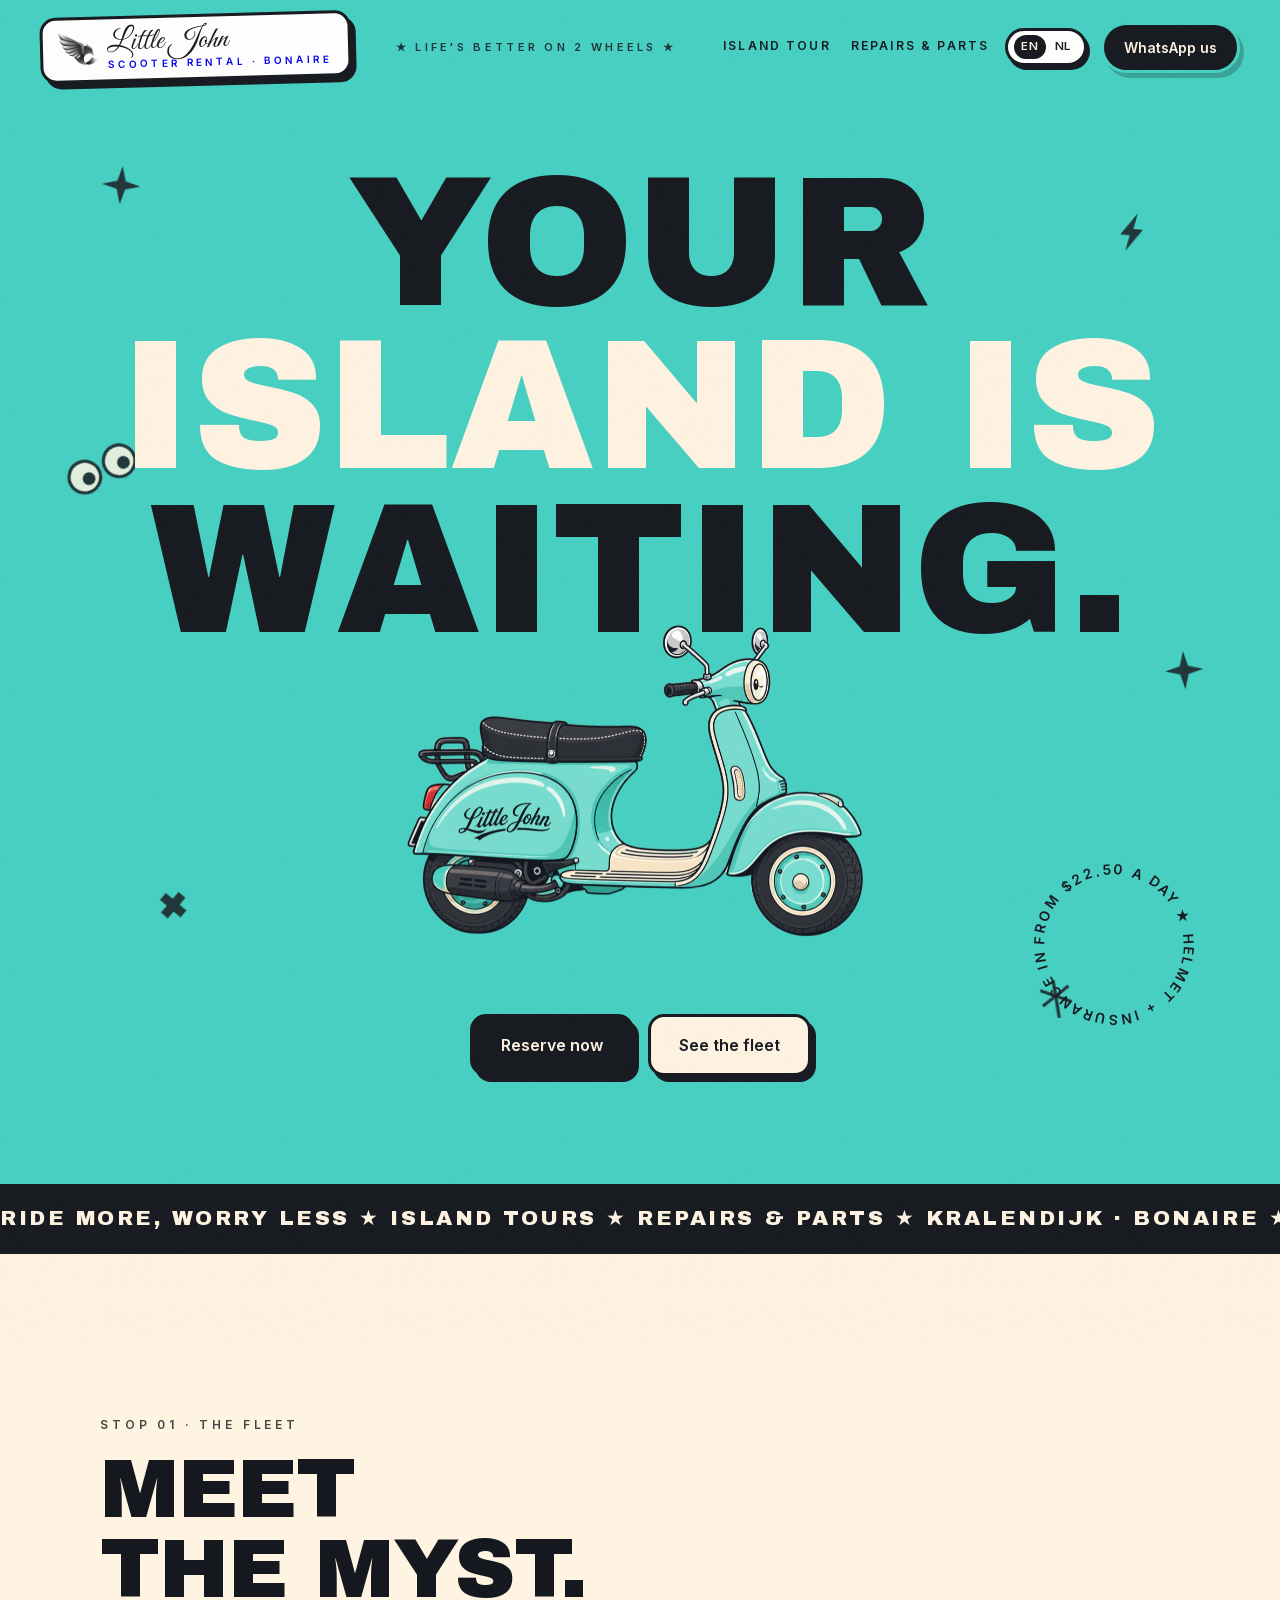
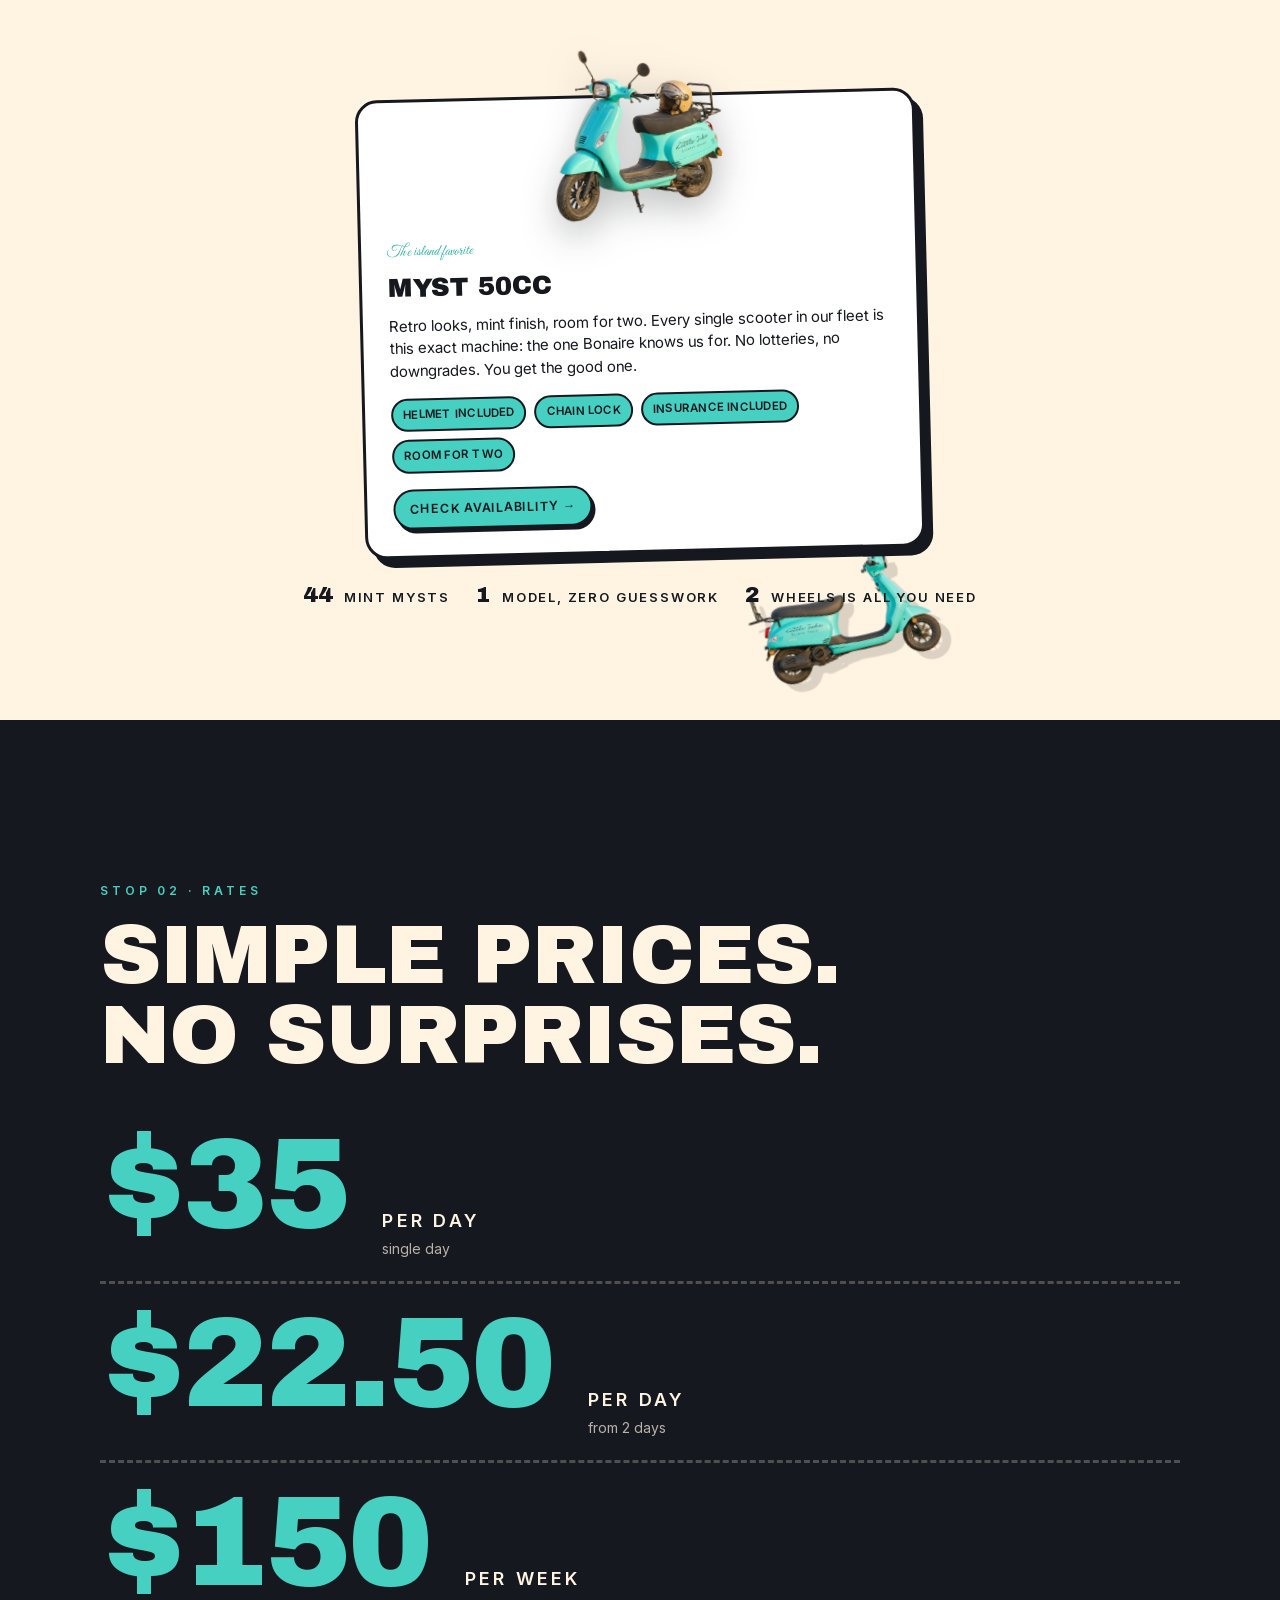
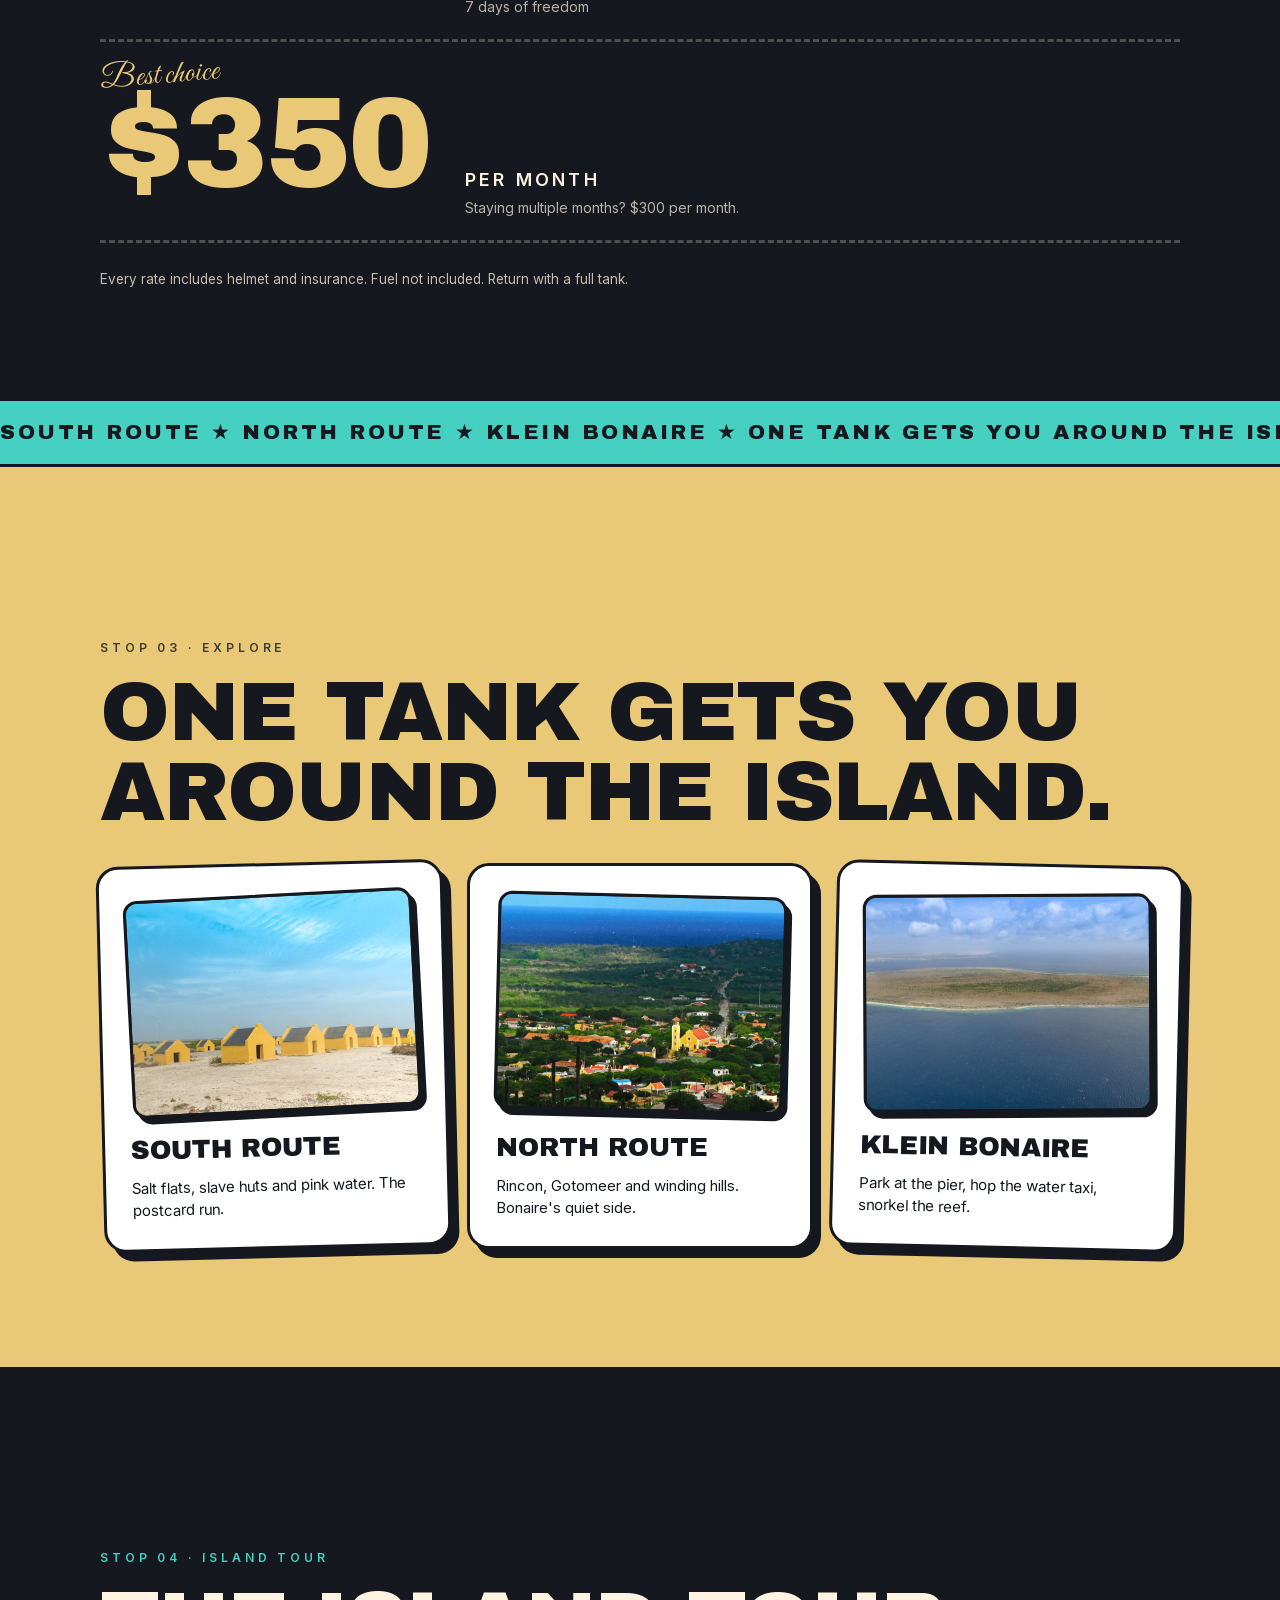
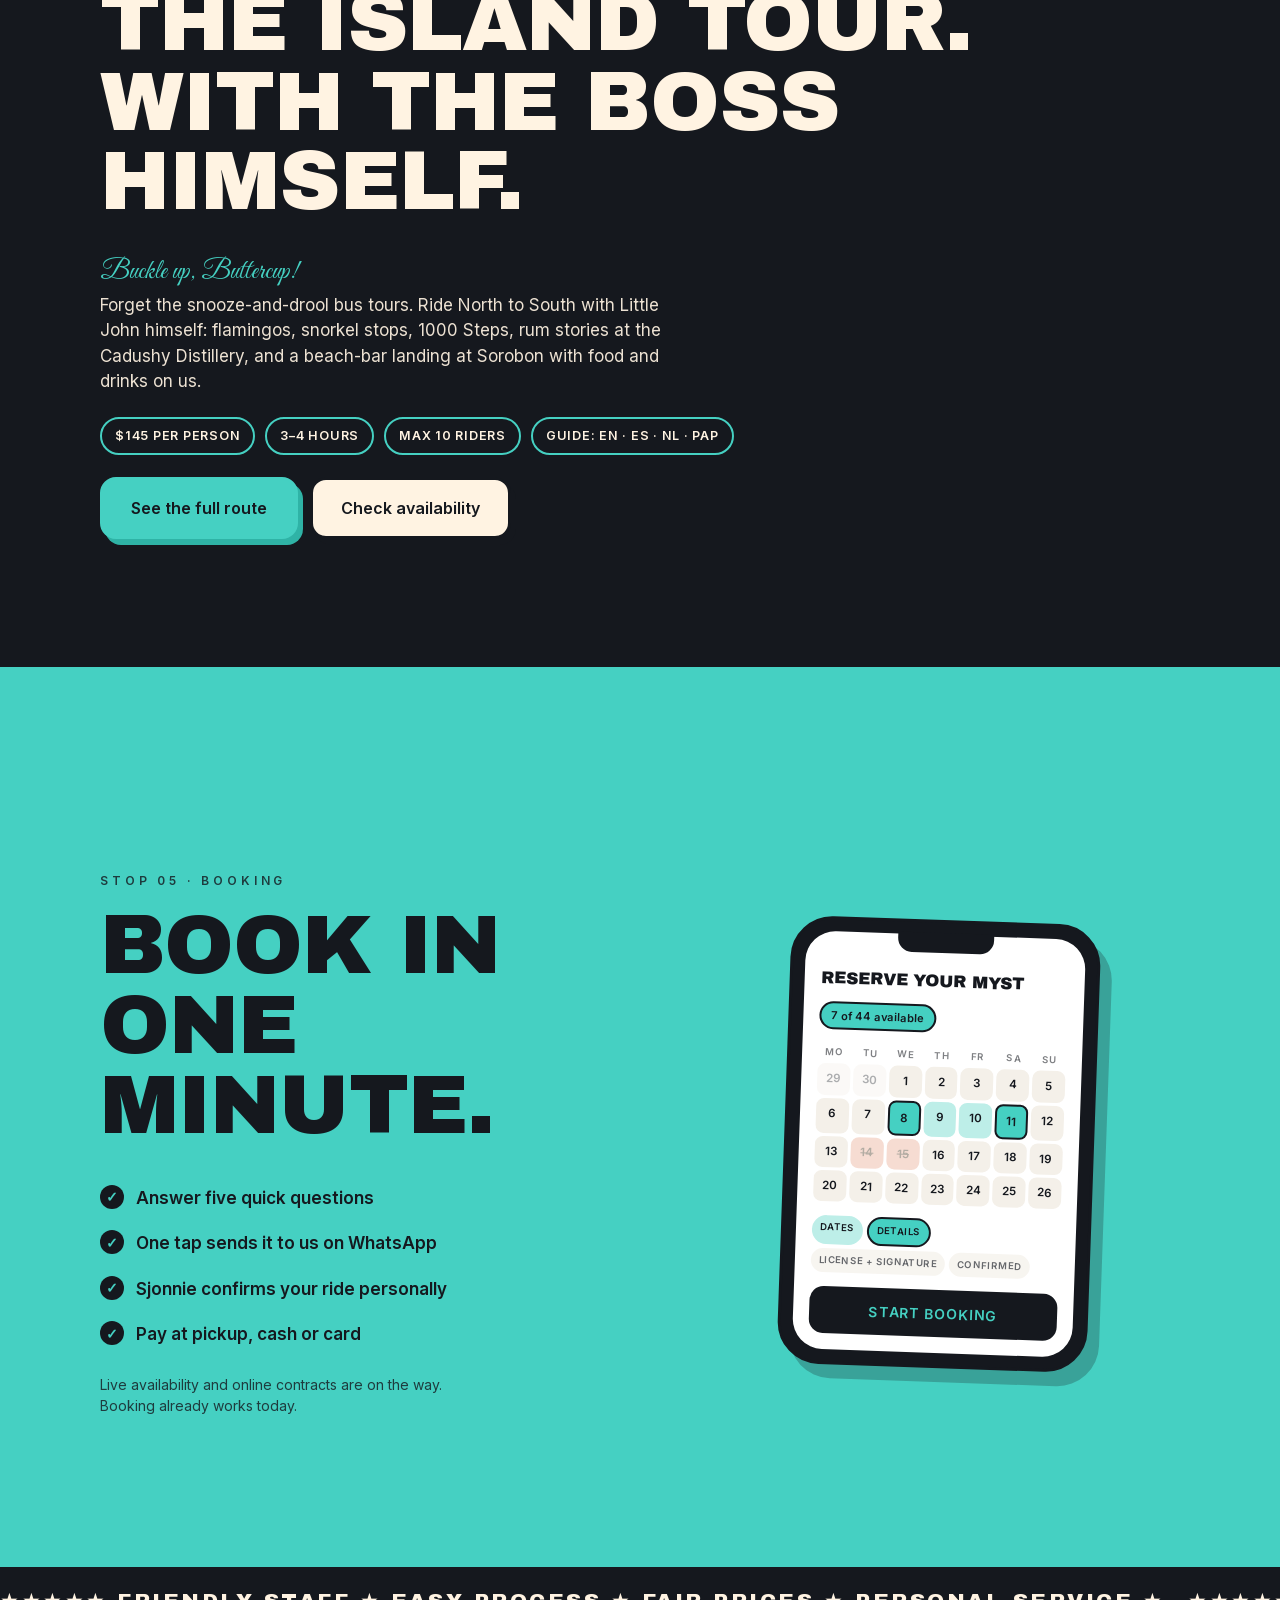
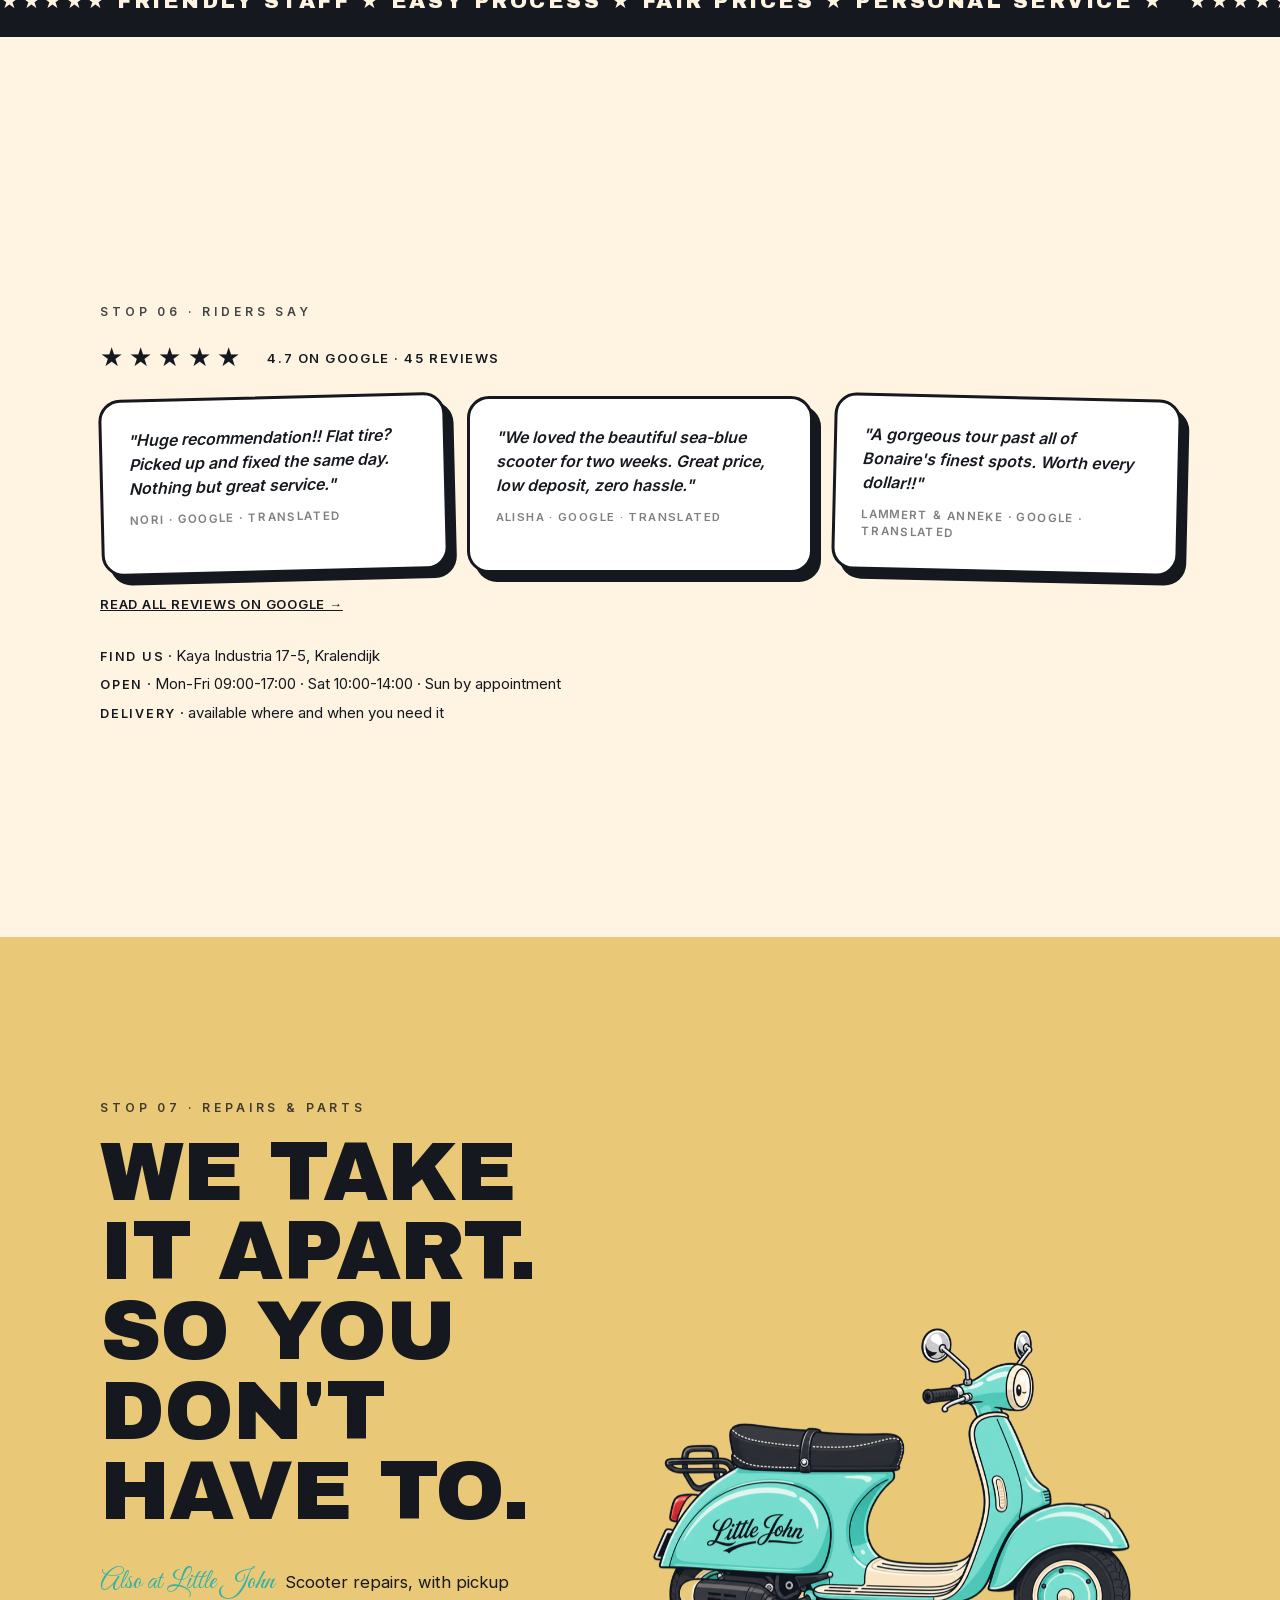
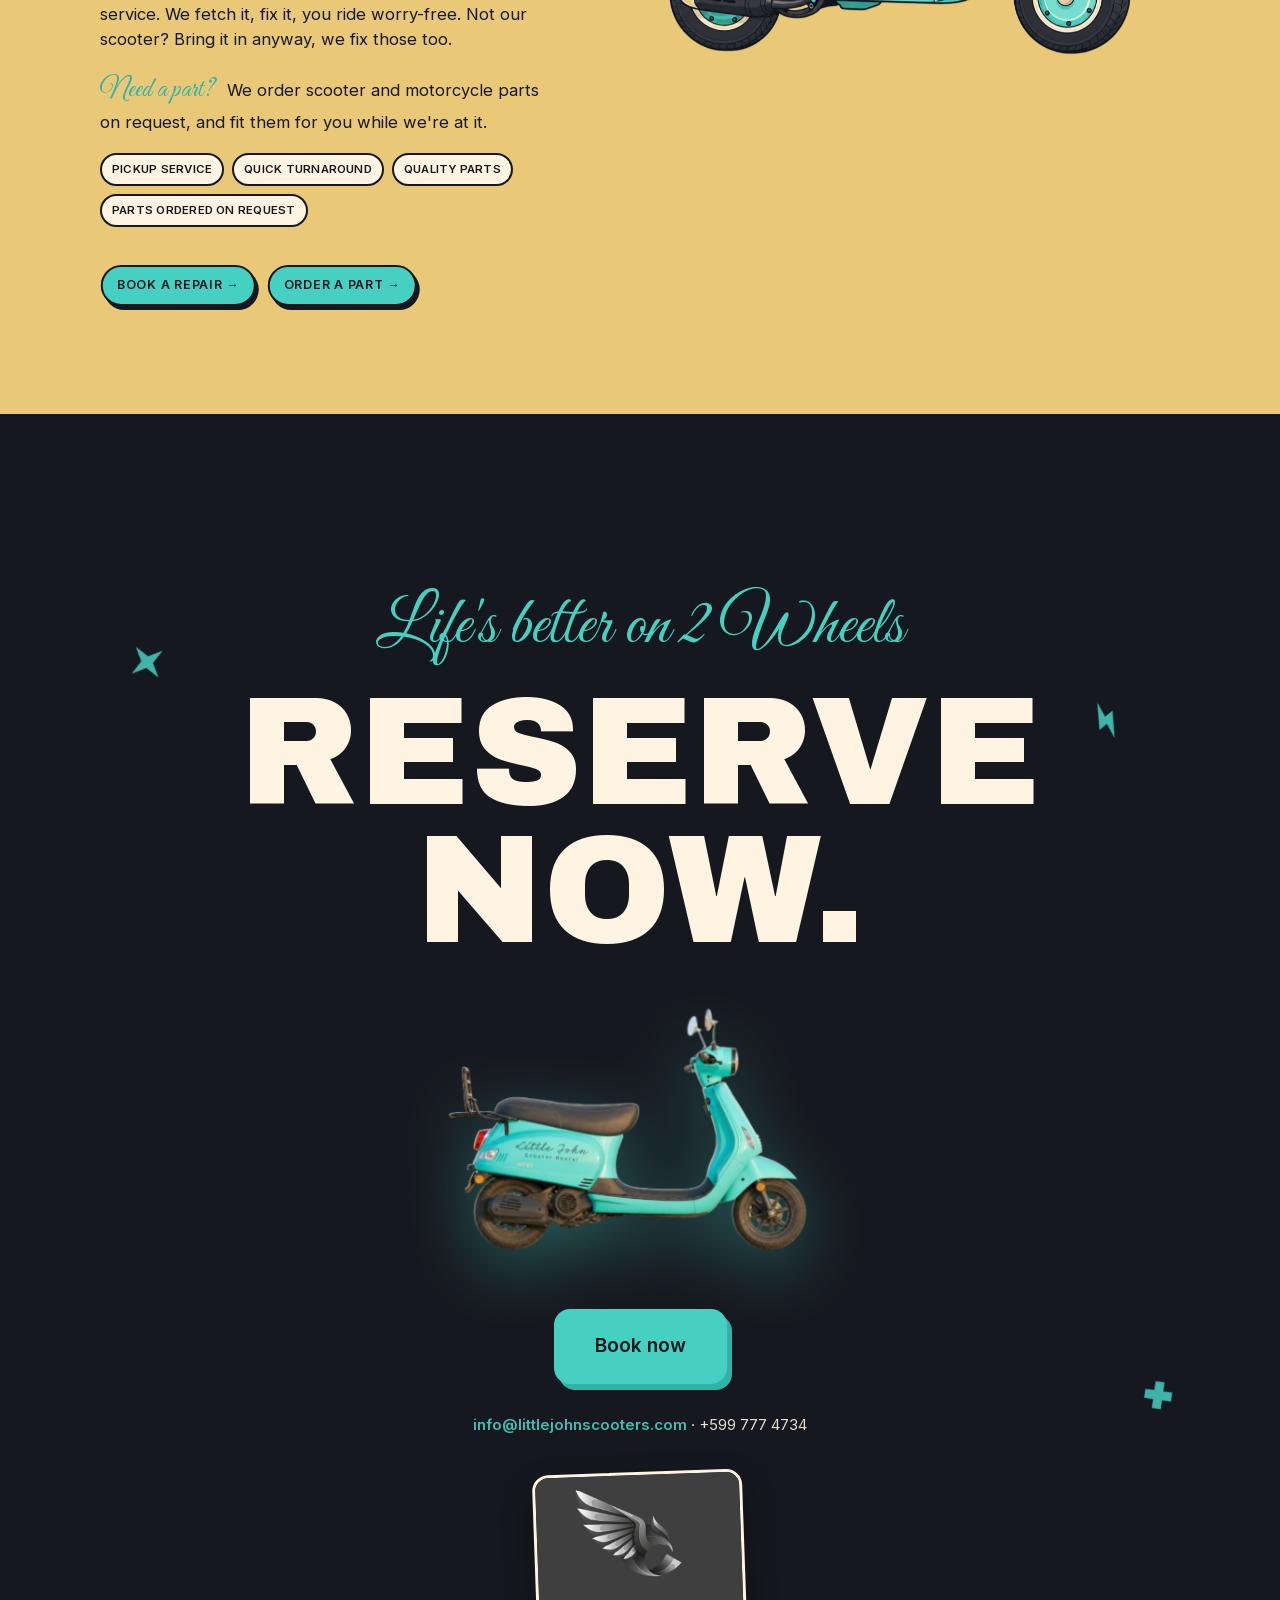
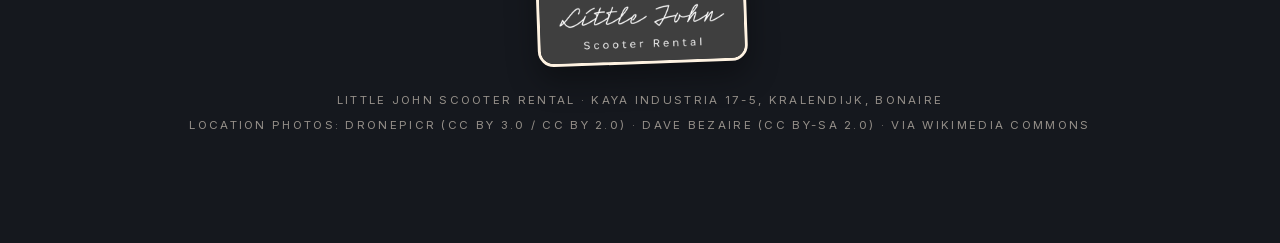
==== commit 85d8c4d4: "Cache-bust styles.css so the emblem header layout updates together with the HTML Co-Authored-By: Cla" ====
--- a/index.html
+++ b/index.html
@@ -19,7 +19,7 @@
 <link rel="preload" href="assets/fonts/archivo-black.woff2" as="font" type="font/woff2" crossorigin>
 <link rel="preload" href="assets/fonts/inter-400.woff2" as="font" type="font/woff2" crossorigin>
 <link rel="preload" href="assets/img/cartoon-hero.png" as="image">
-<link rel="stylesheet" href="css/styles.css">
+<link rel="stylesheet" href="css/styles.css?v=3">
 <script type="application/ld+json">
 {
   "@context": "https://schema.org",
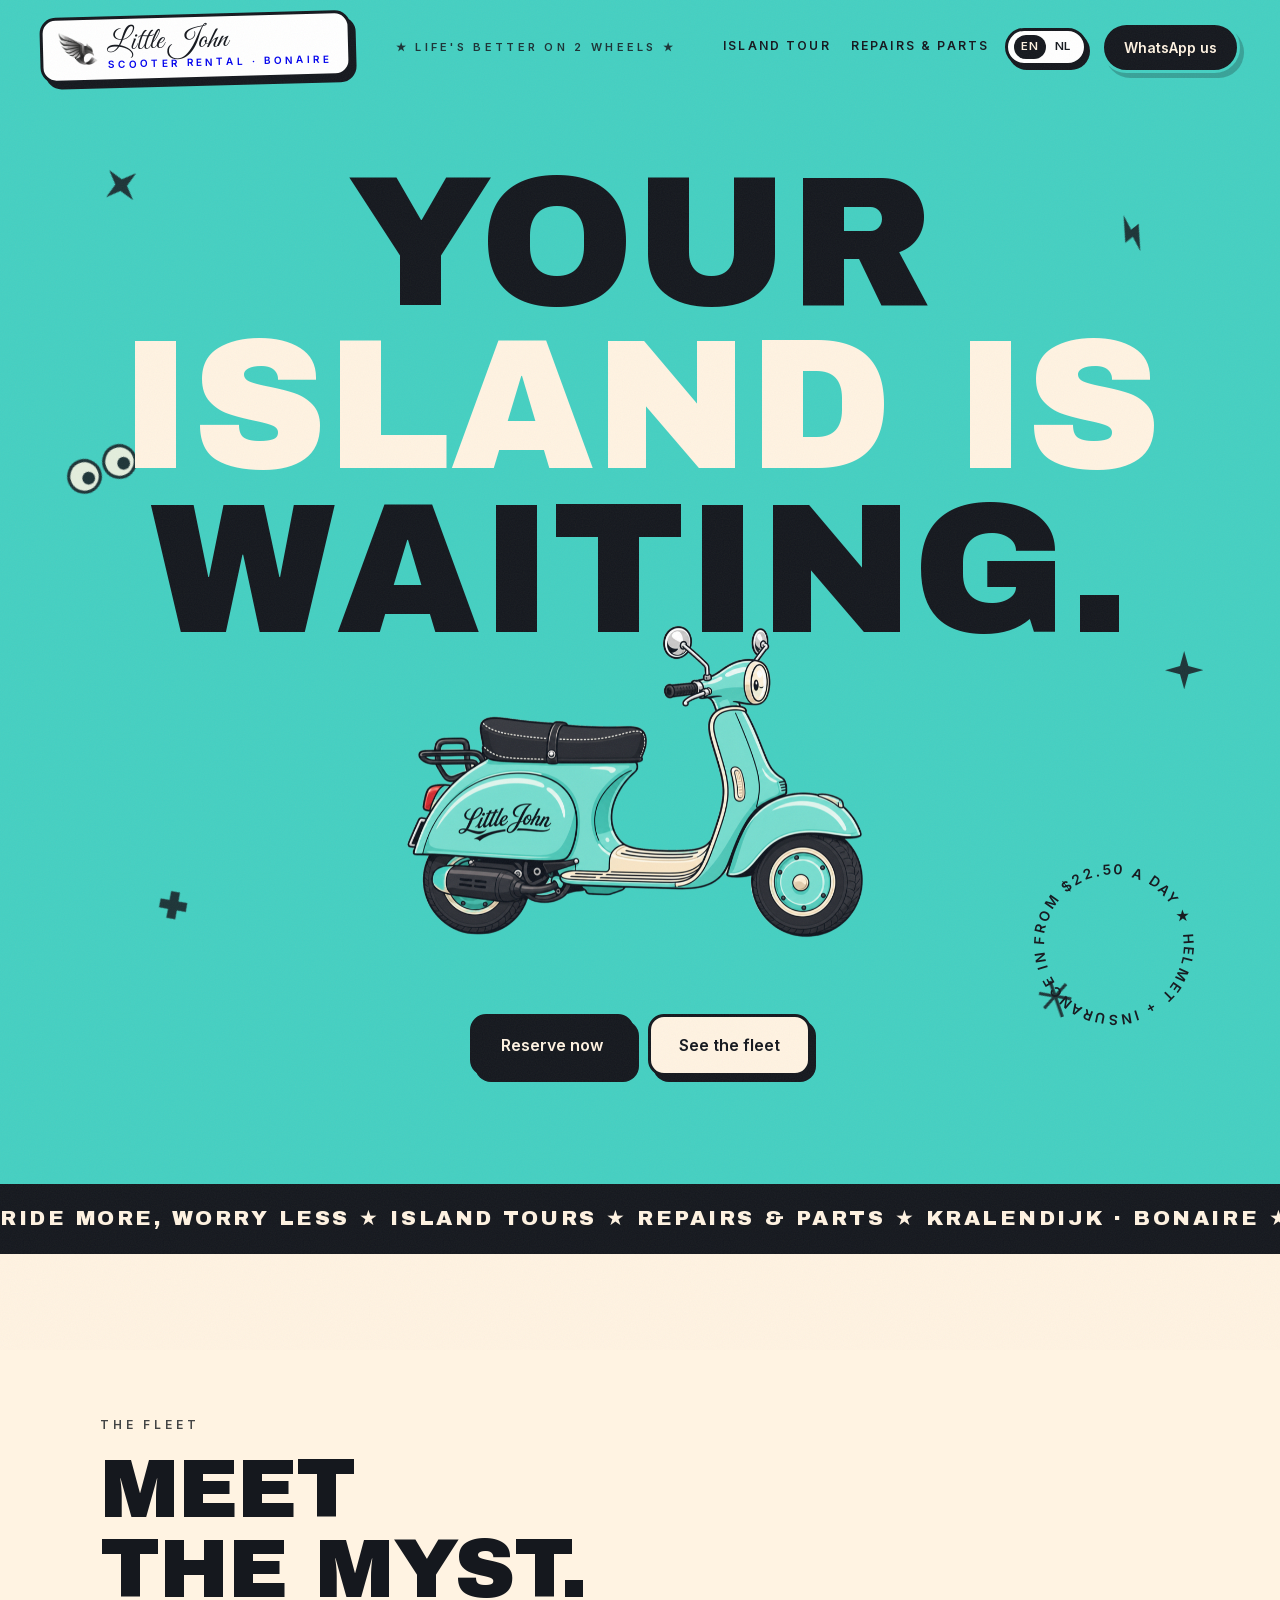
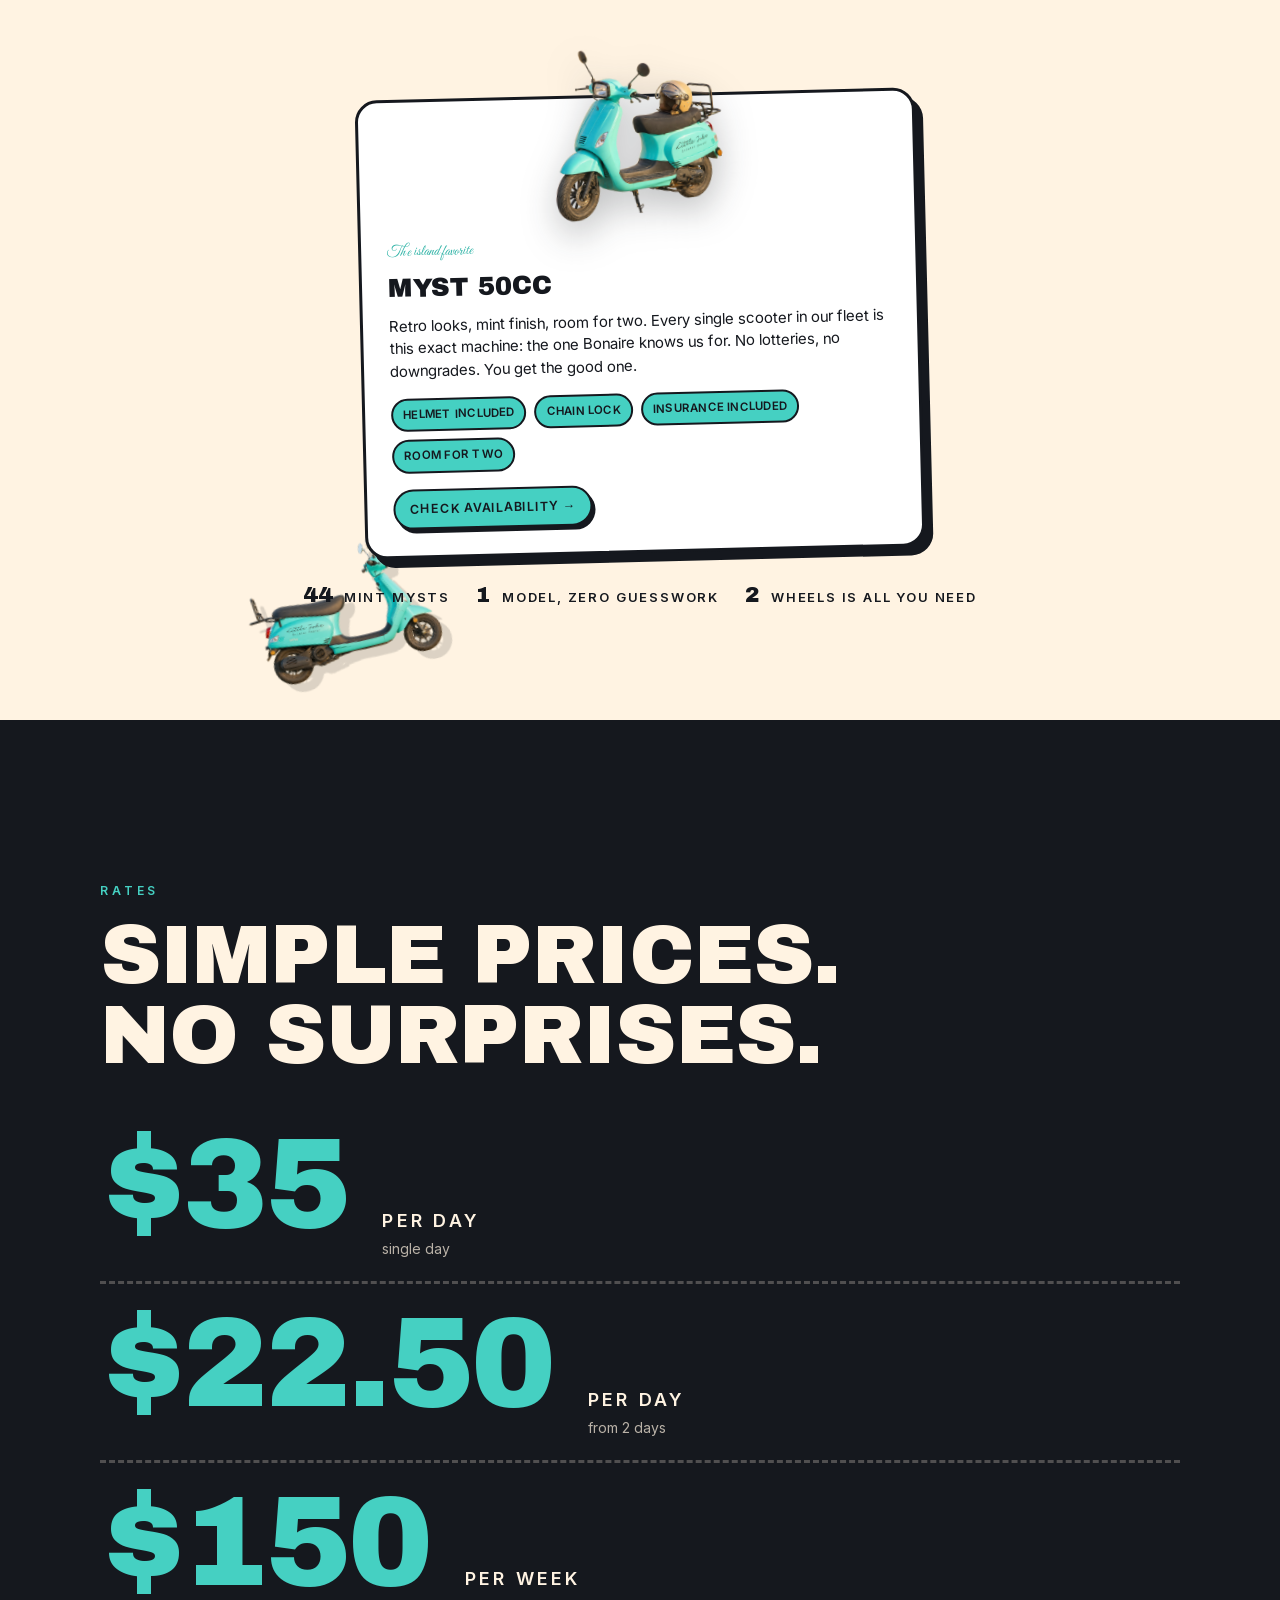
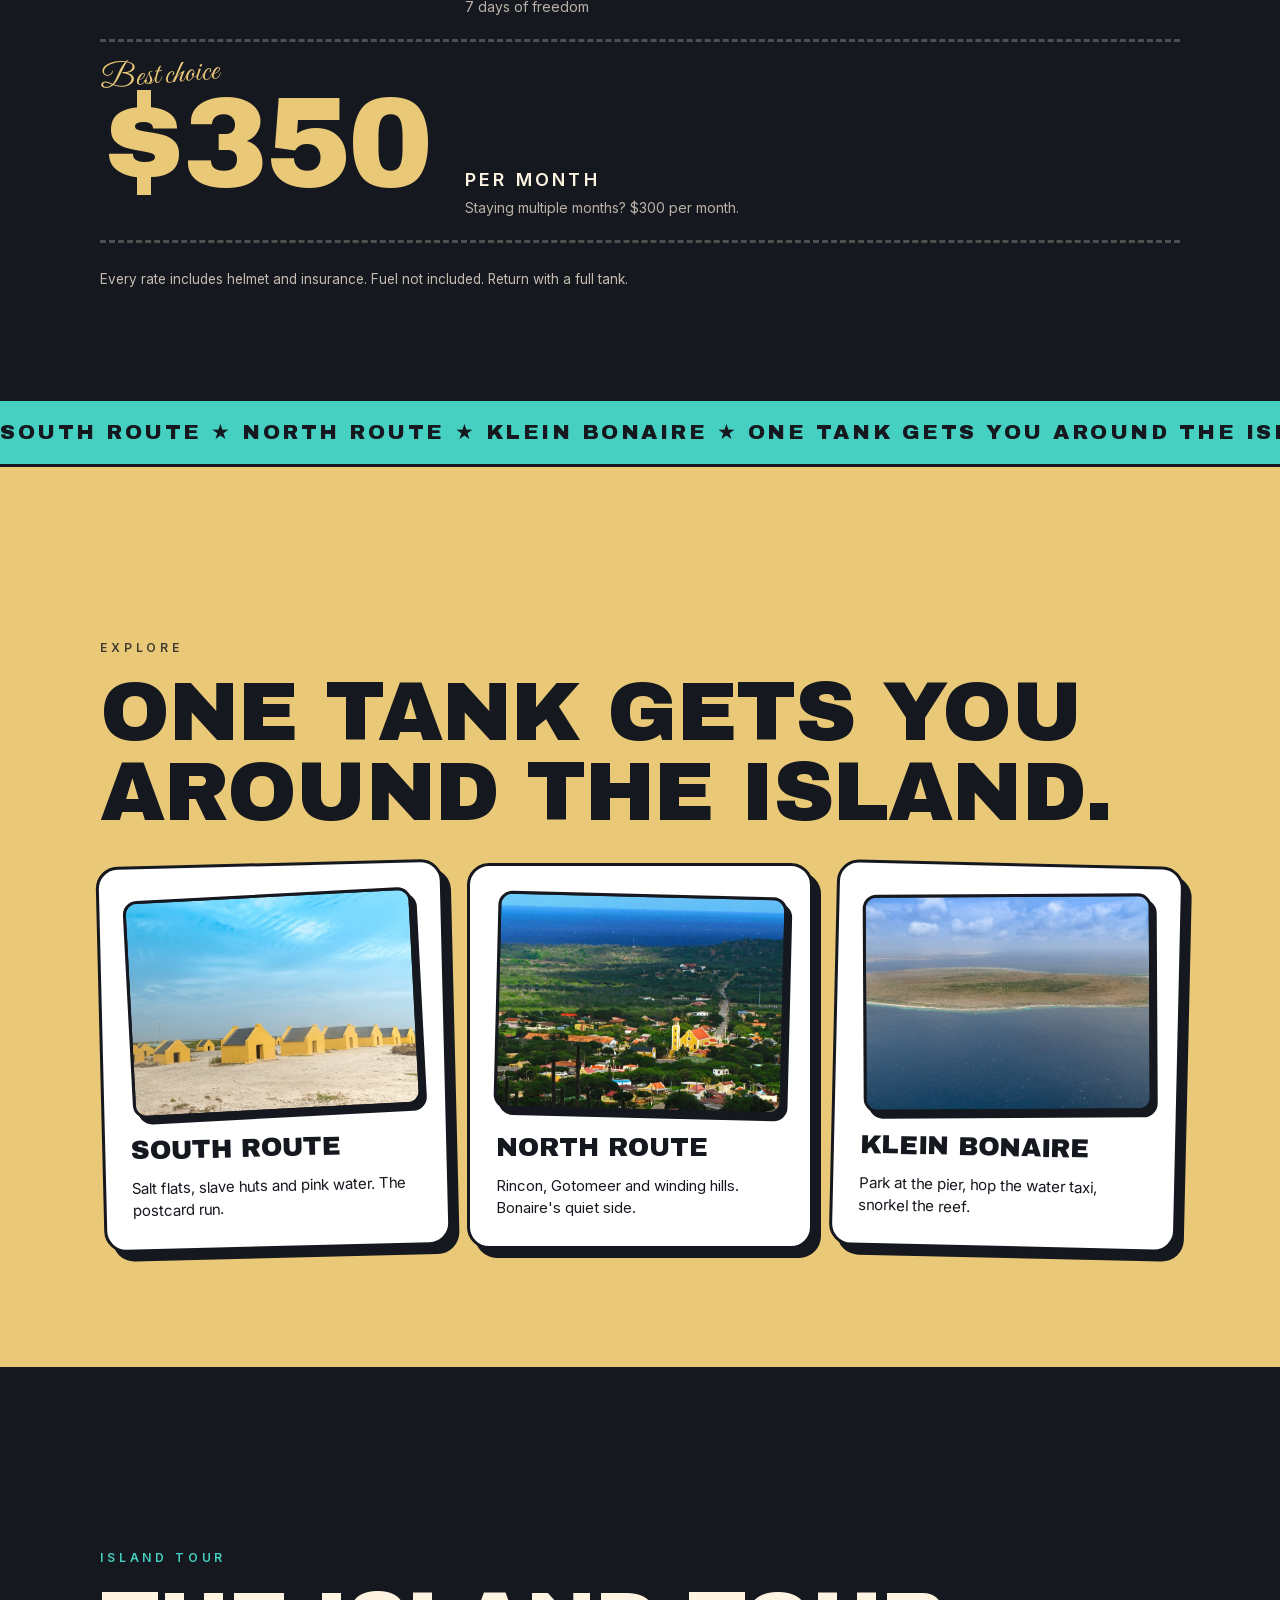
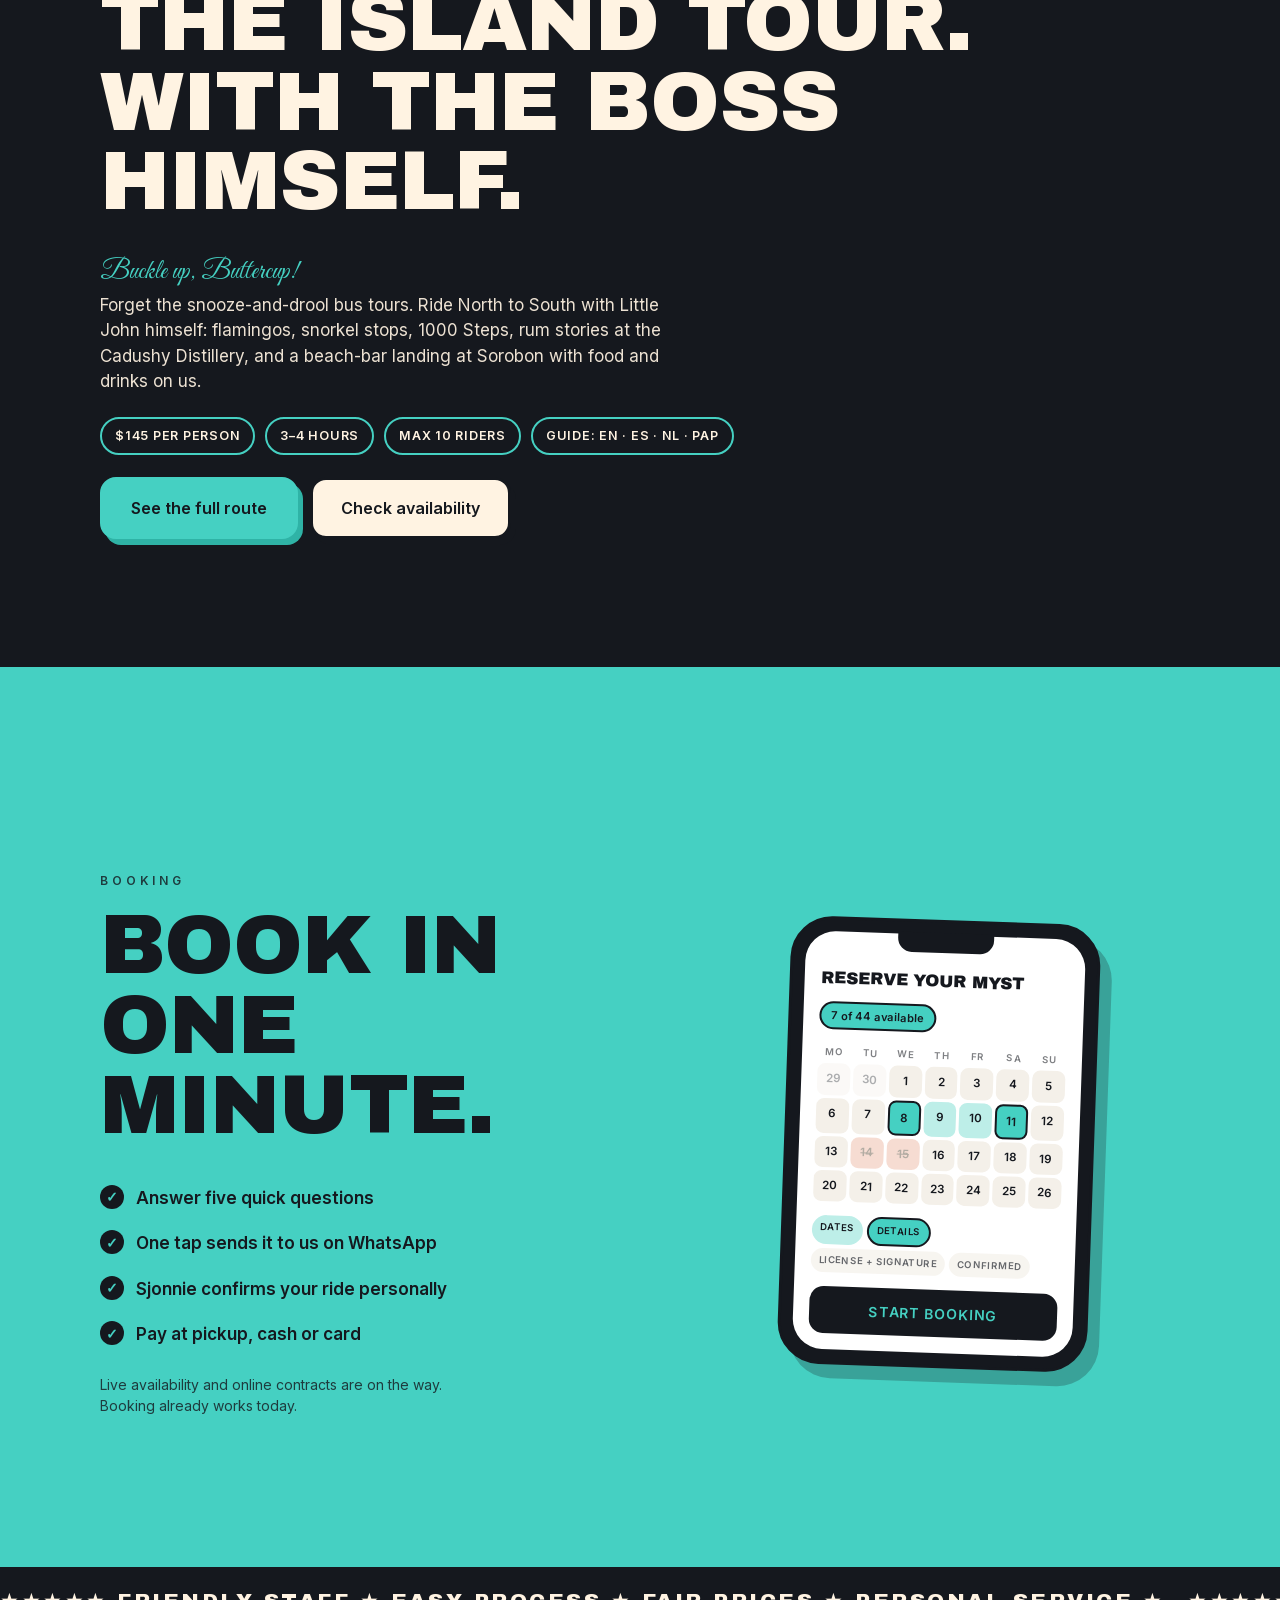
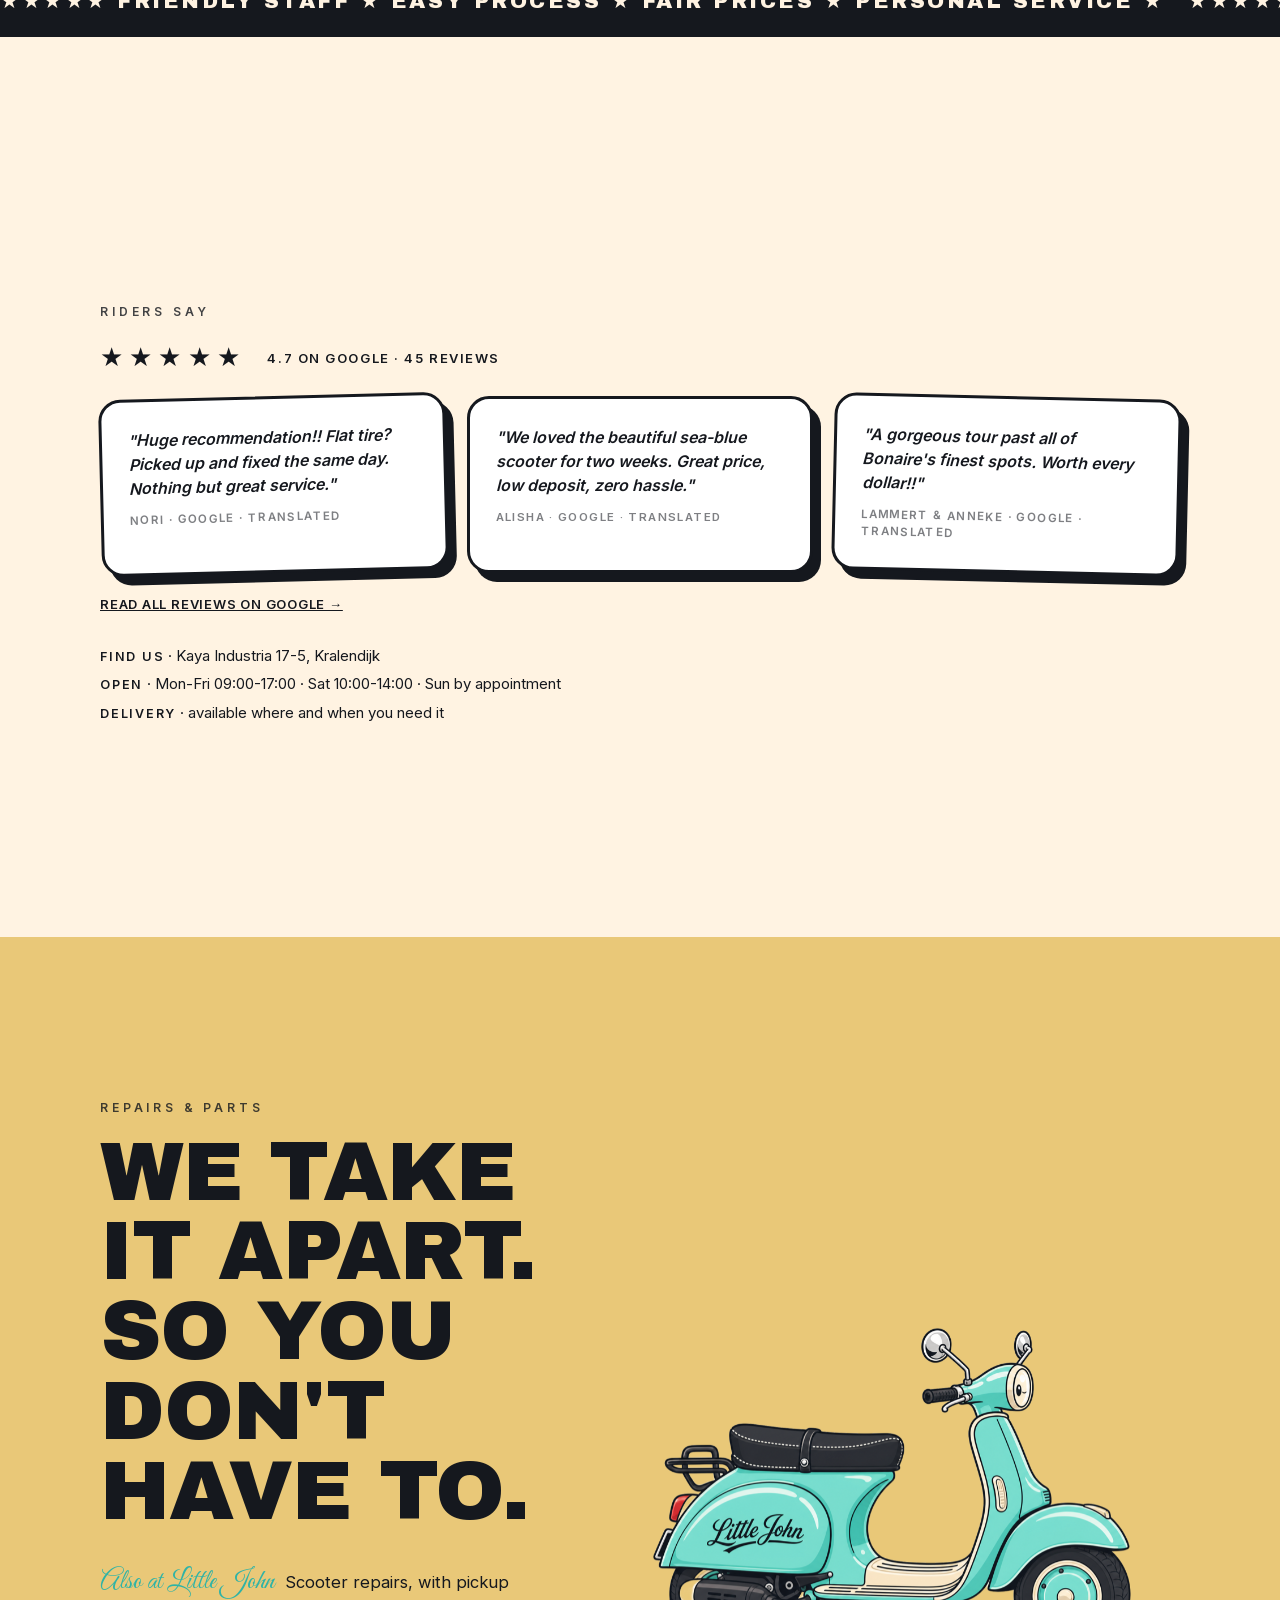
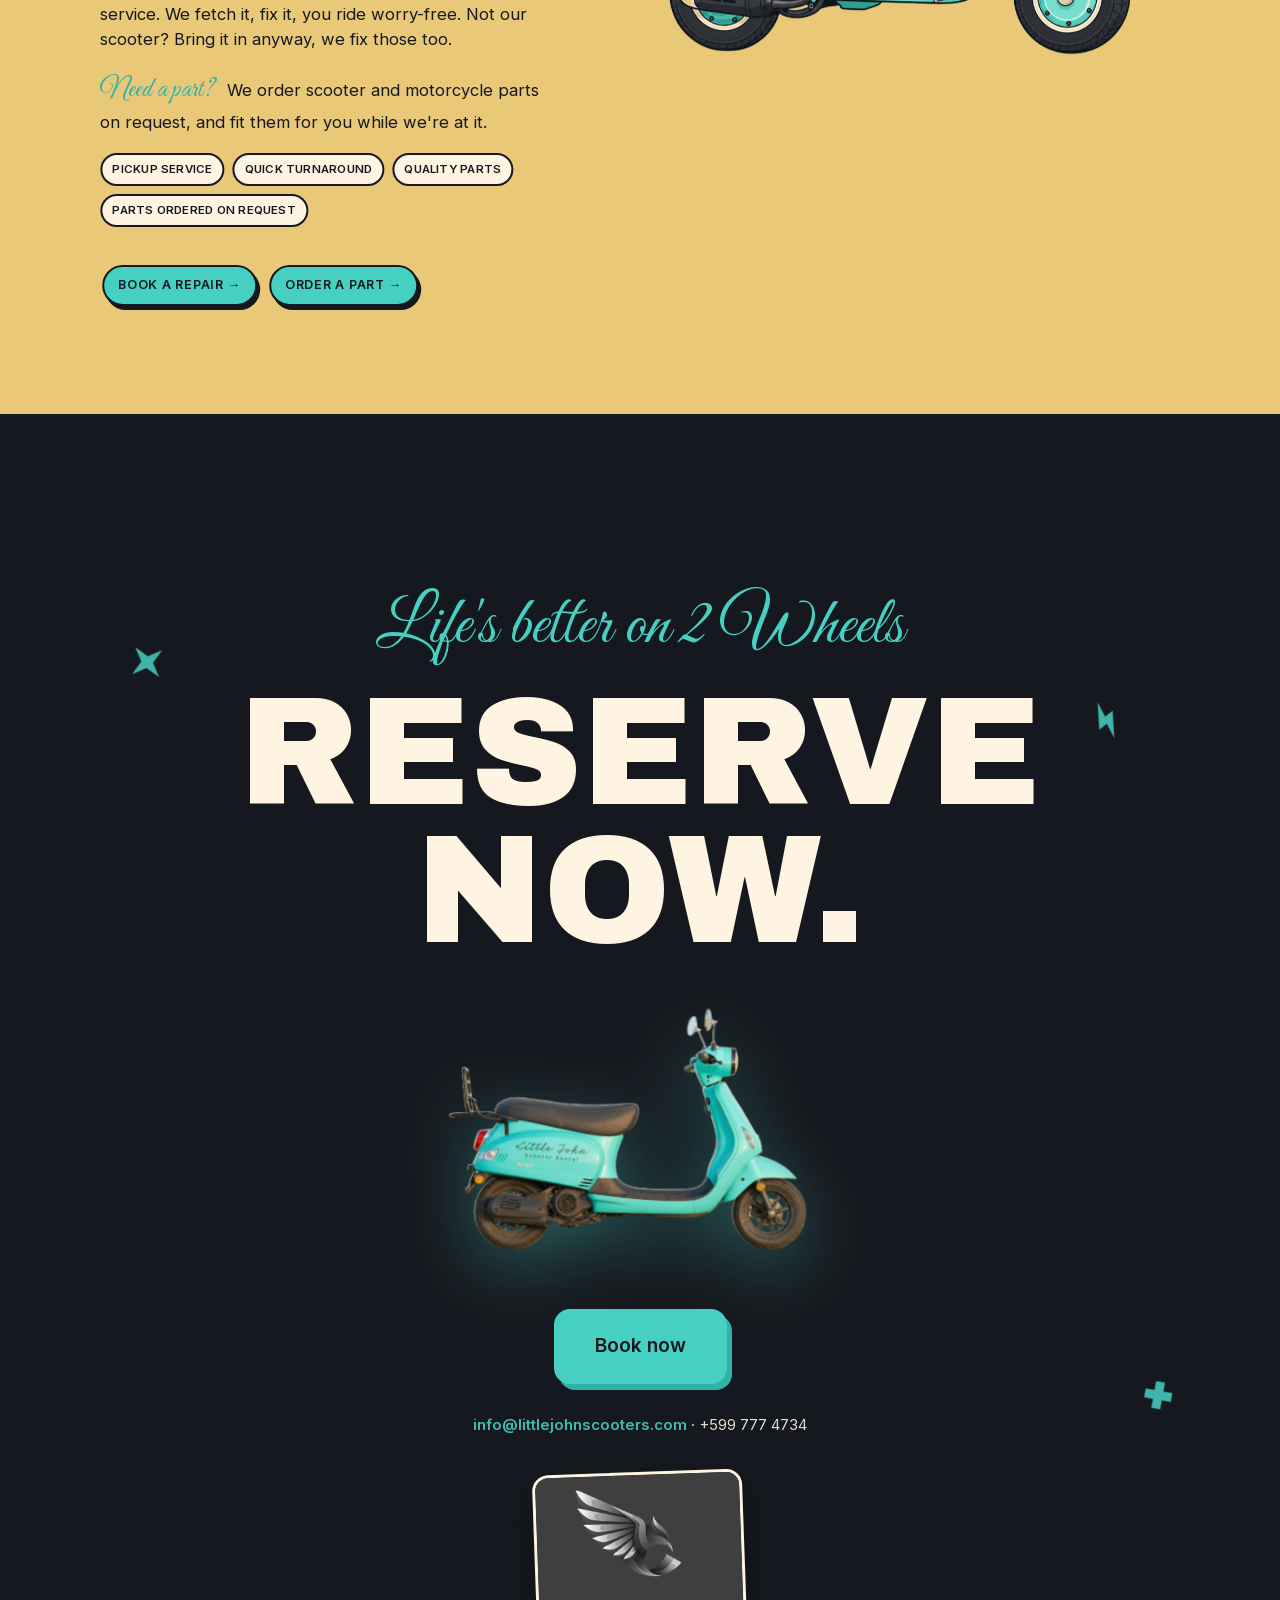
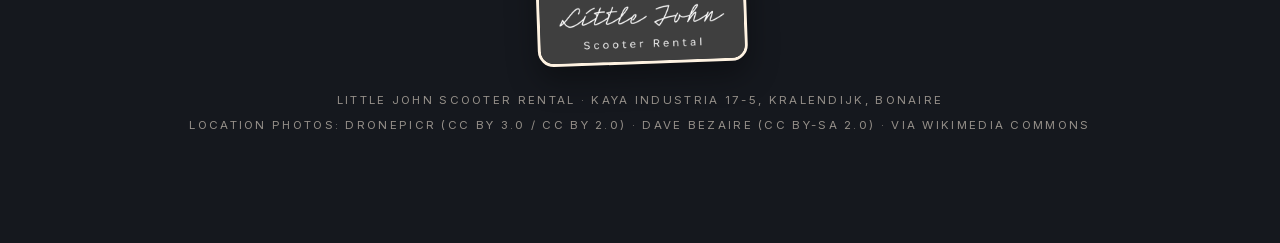
==== commit 00f740be: "Remove Stop-number prefixes from home section kickers (EN + NL) Co-Authored-By: Claude Fable 5 <nore" ====
--- a/index.html
+++ b/index.html
@@ -109,7 +109,7 @@
       <img class="fleet-scooter" src="assets/img/scooter-profile.png" alt="">
     </div>
     <div class="wrap">
-      <p class="kicker">Stop 01 · The fleet</p>
+      <p class="kicker">The fleet</p>
       <h2 class="huge">Meet<br>the Myst.</h2>
       <div class="cards fleet-cards single">
         <article class="card model-card tilt-l" data-model="Reserve your Myst" data-stock="7 of 44 available">
@@ -131,7 +131,7 @@
 
   <section class="stop field-ink" id="rates">
     <div class="wrap">
-      <p class="kicker mint-k">Stop 02 · Rates</p>
+      <p class="kicker mint-k">Rates</p>
       <h2 class="huge">Simple prices.<br>No surprises.</h2>
       <ul class="price-stack">
         <li><span class="p-num">$35</span><span class="p-per">per day<em>single day</em></span></li>
@@ -147,7 +147,7 @@
 
   <section class="stop field-gold" id="explore">
     <div class="wrap">
-      <p class="kicker">Stop 03 · Explore</p>
+      <p class="kicker">Explore</p>
       <h2 class="huge">One tank gets you<br>around the island.</h2>
       <div class="cards routes">
         <article class="card tilt-l">
@@ -174,7 +174,7 @@
 
   <section class="stop field-ink" id="tour">
     <div class="wrap">
-      <p class="kicker mint-k">Stop 04 · Island Tour</p>
+      <p class="kicker mint-k">Island Tour</p>
       <h2 class="huge">The island tour.<br>With the boss himself.</h2>
       <p class="script accent">Buckle up, Buttercup!</p>
       <p class="tour-lead">Forget the snooze-and-drool bus tours. Ride North to South with Little John himself: flamingos, snorkel stops, 1000 Steps, rum stories at the Cadushy Distillery, and a beach-bar landing at Sorobon with food and drinks on us.</p>
@@ -194,7 +194,7 @@
   <section class="stop field-mint" id="booking">
     <div class="wrap booking-wrap">
       <div class="booking-copy">
-        <p class="kicker">Stop 05 · Booking</p>
+        <p class="kicker">Booking</p>
         <h2 class="huge">Book in<br>one minute.</h2>
         <ul class="checks">
           <li>Answer five quick questions</li>
@@ -231,7 +231,7 @@
 
   <section class="stop field-cream" id="trust">
     <div class="wrap">
-      <p class="kicker">Stop 06 · Riders say</p>
+      <p class="kicker">Riders say</p>
       <div class="stars" aria-label="Rated 4.7 out of 5 on Google">★★★★★ <span class="stars-note">4.7 on Google · 45 reviews</span></div>
       <div class="cards quotes">
         <blockquote class="card tilt-l">"Huge recommendation!! Flat tire? Picked up and fixed the same day. Nothing but great service."<cite>Nori · Google · translated</cite></blockquote>
@@ -250,7 +250,7 @@
   <section class="stop field-gold" id="repairs">
     <div class="wrap repairs-wrap">
       <div class="repairs-copy">
-        <p class="kicker">Stop 07 · Repairs &amp; Parts</p>
+        <p class="kicker">Repairs &amp; Parts</p>
         <h2 class="huge">We take it apart.<br>So you don't have to.</h2>
         <p class="repairs-lead"><span class="script accent">Also at Little John</span>&nbsp; Scooter repairs, with pickup service. We fetch it, fix it, you ride worry-free. Not our scooter? Bring it in anyway, we fix those too.</p>
         <p class="parts-line"><span class="script accent">Need a part?</span> We order scooter and motorcycle parts on request, and fit them for you while we're at it.</p>
